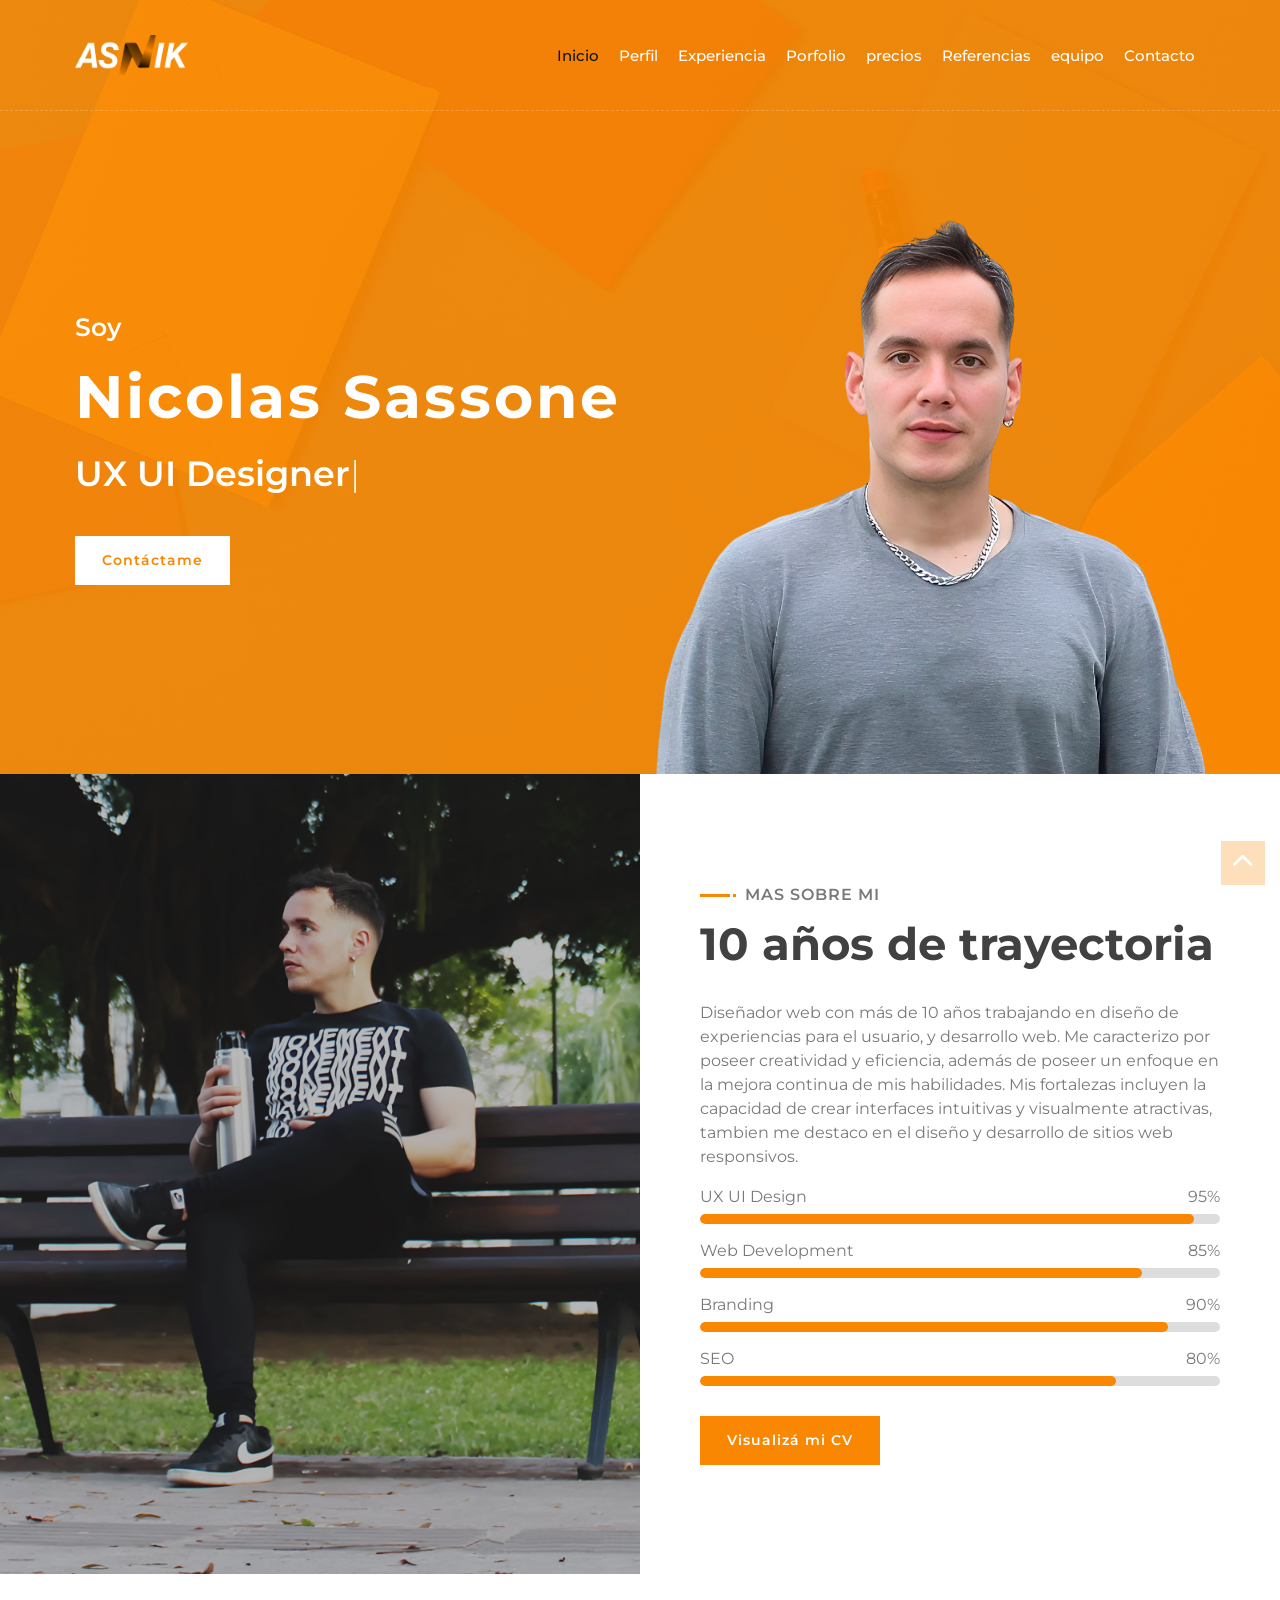
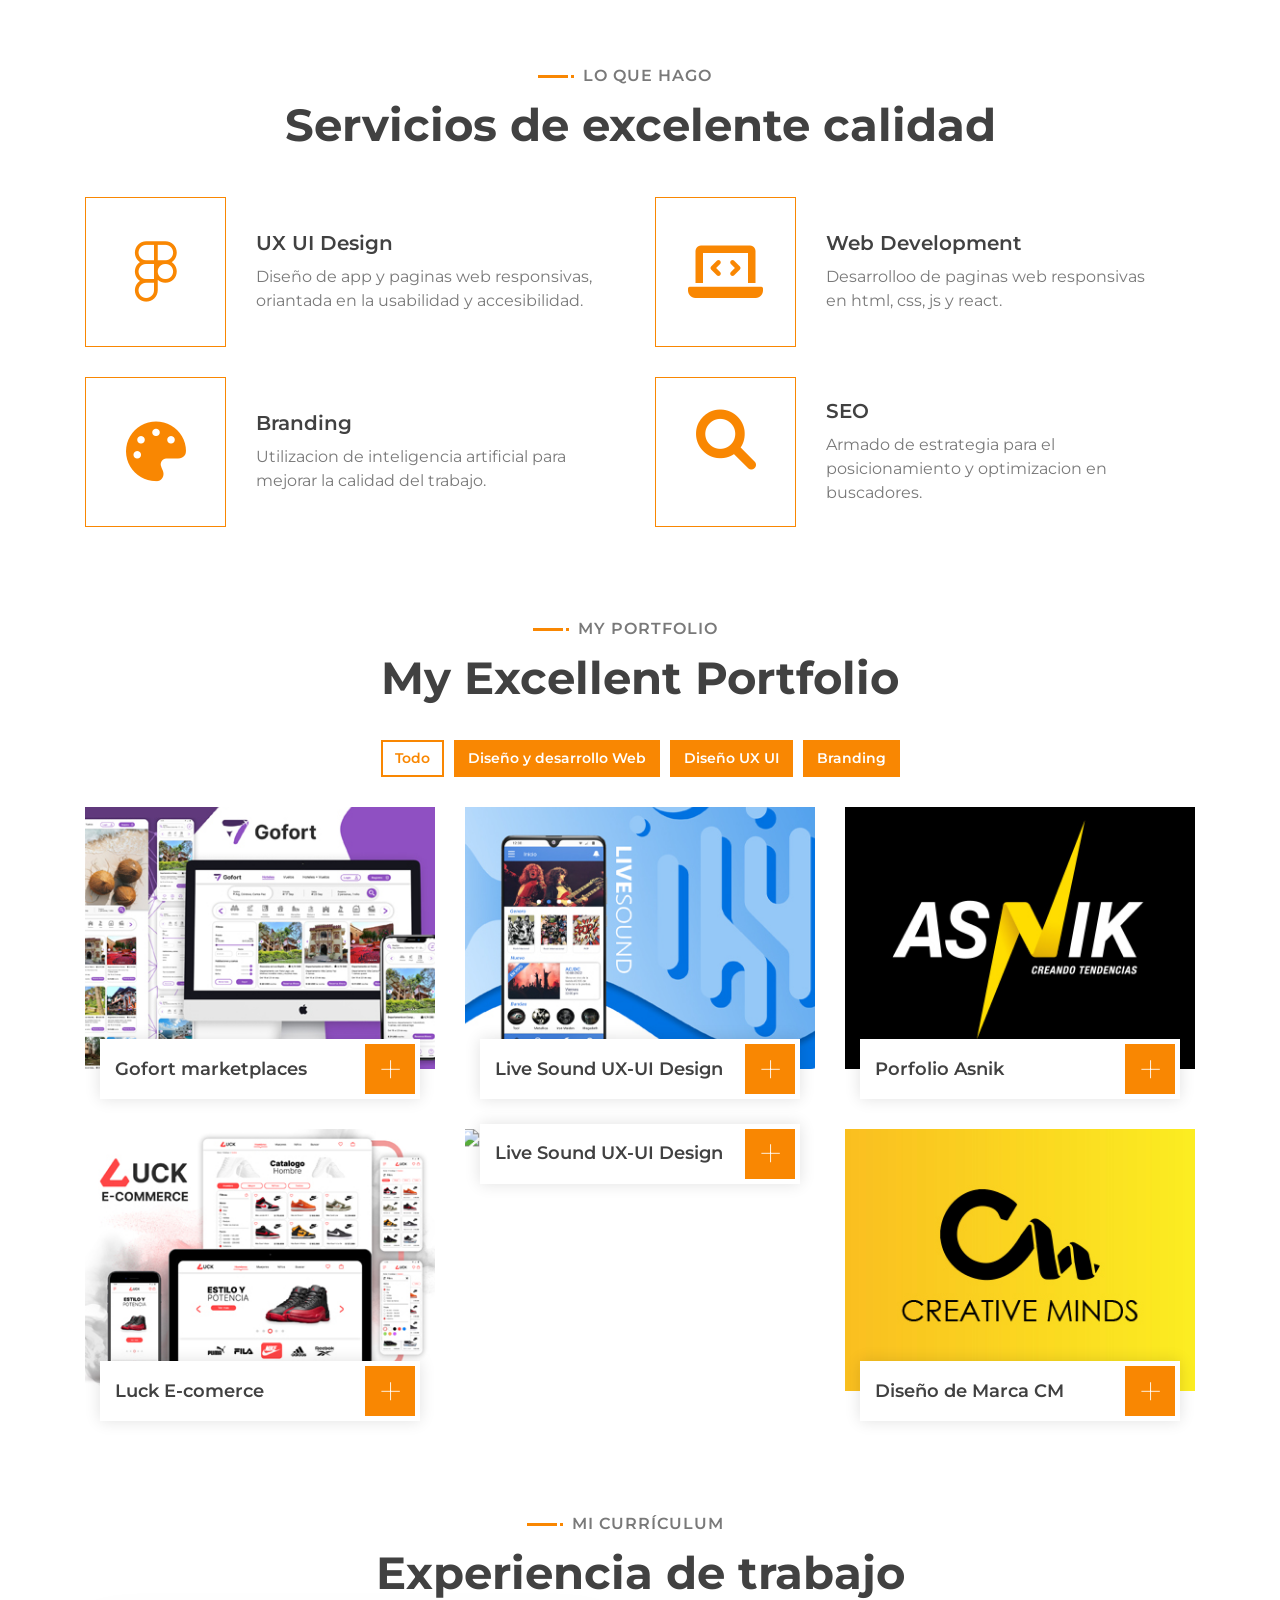
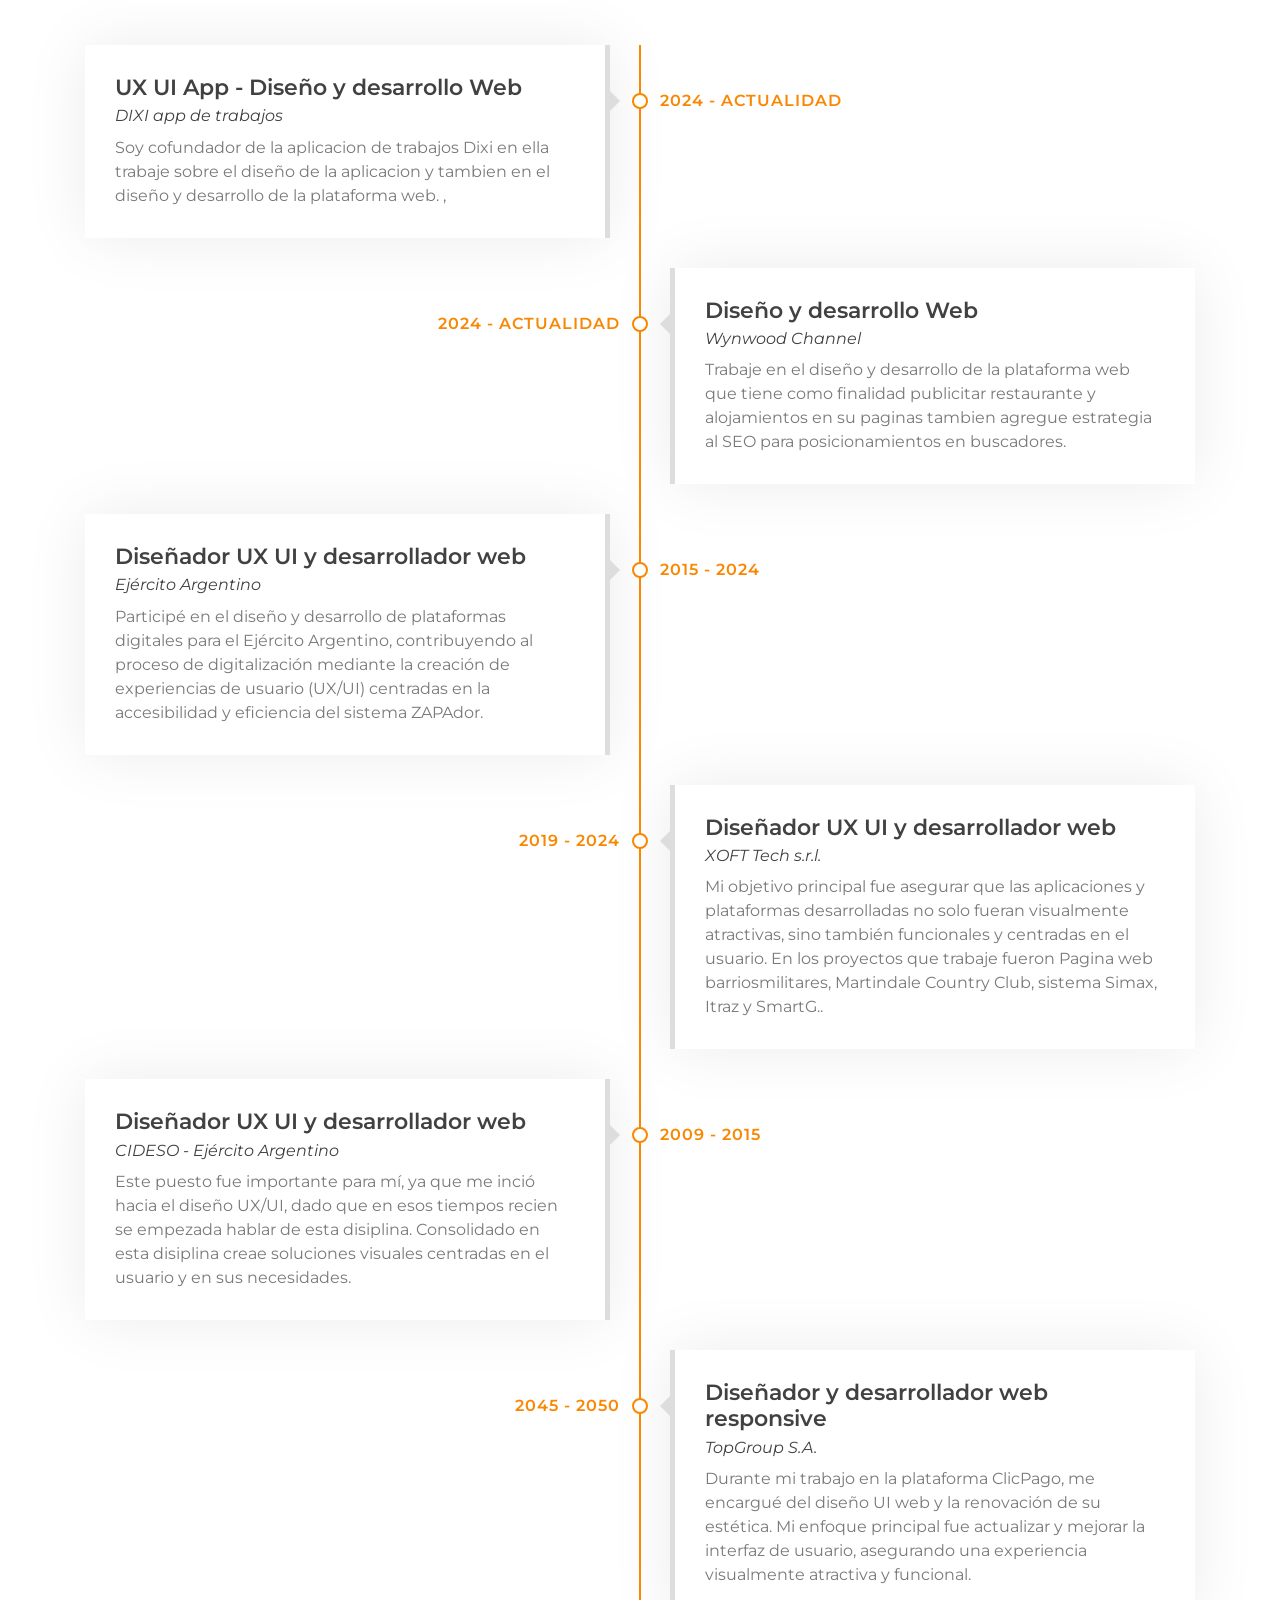
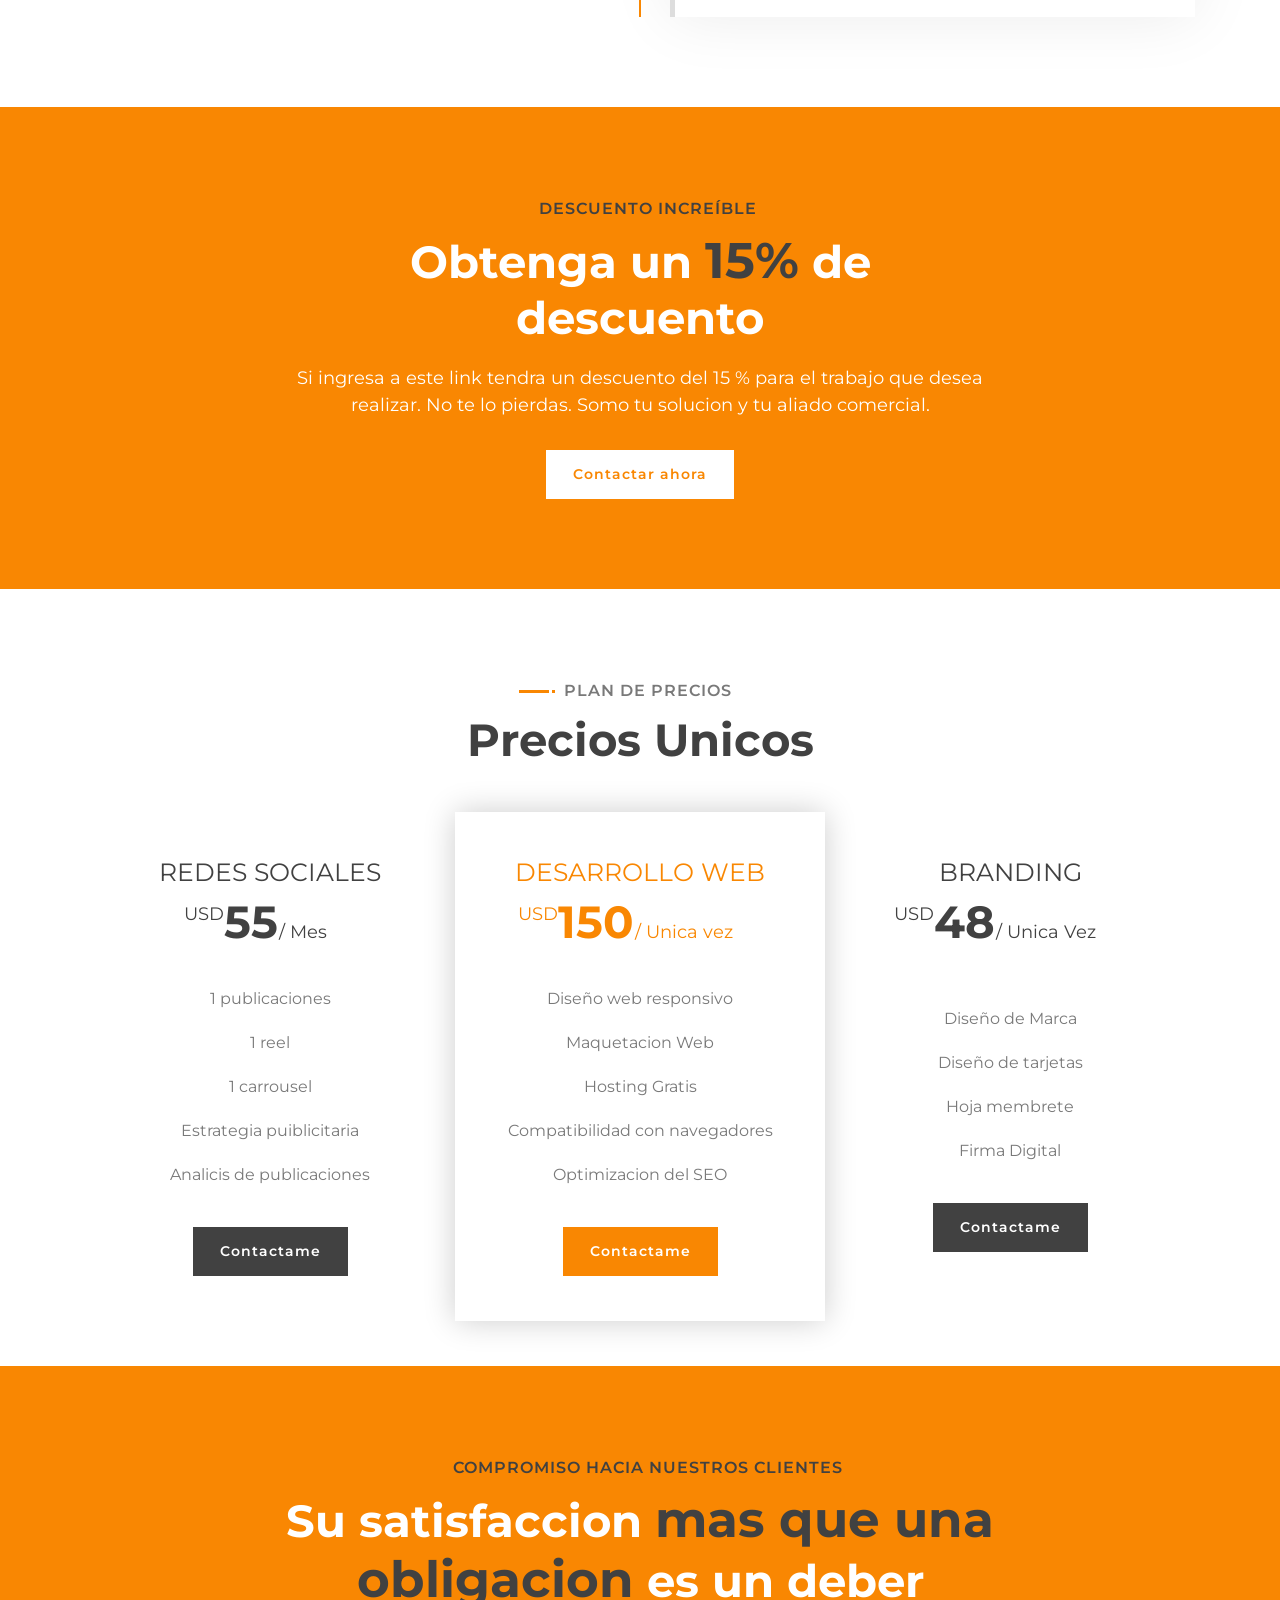
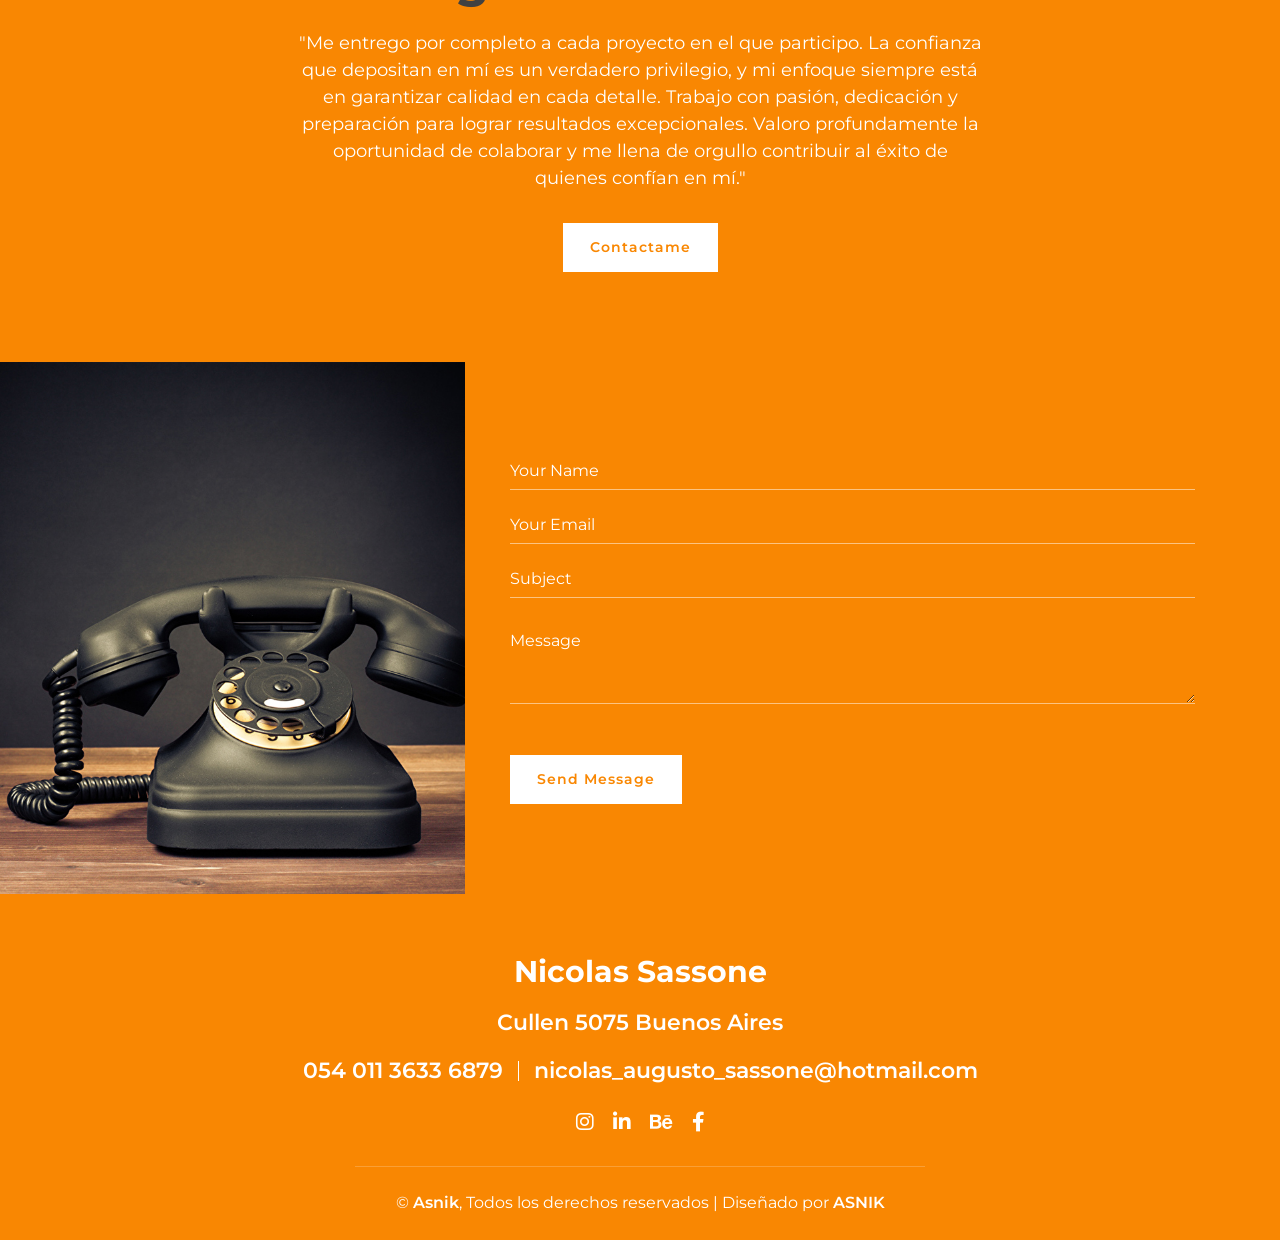
==== index.html @ e0955cb3 "Cambios Finales" ====
<!DOCTYPE html>
<html lang="en">
    <head>
        <meta charset="utf-8">
        <title>Porfolio Nicolas Sassone</title>
        <meta content="width=device-width, initial-scale=1.0" name="viewport">
        <meta content="Portfolio Nicolas Sassone" name="keywords">
        <meta content="Portfolio Nicolas Sassone" name="description">

        <!-- Favicon -->
        <link href="img/favicon.ico" rel="icon">

        <!-- Google Font -->
        <link href="https://fonts.googleapis.com/css2?family=Montserrat:wght@300;400;500;600;700&display=swap" rel="stylesheet">

        <!-- CSS Libraries -->
        <link href="https://stackpath.bootstrapcdn.com/bootstrap/4.4.1/css/bootstrap.min.css" rel="stylesheet">
        <link rel="stylesheet" href="https://cdnjs.cloudflare.com/ajax/libs/font-awesome/6.0.0-beta3/css/all.min.css">
        <link href="lib/animate/animate.min.css" rel="stylesheet">
        <link href="lib/owlcarousel/assets/owl.carousel.min.css" rel="stylesheet">
        <link href="lib/lightbox/css/lightbox.min.css" rel="stylesheet">

        <!-- Template Stylesheet -->
        <link href="css/style.css" rel="stylesheet">
    </head>

    <body data-spy="scroll" data-target=".navbar" data-offset="51">
        <!-- Nav Bar Start -->
        <div class="navbar navbar-expand-lg bg-light navbar-light">
            <div class="container-fluid">
                <a href="index.html" class="navbar-brand"><img id="logo" src="img/logo2.png" alt="Hero Image"></a>
                <button type="button" class="navbar-toggler" data-toggle="collapse" data-target="#navbarCollapse">
                    <span class="navbar-toggler-icon"></span>
                </button>

                <div class="collapse navbar-collapse justify-content-between" id="navbarCollapse">
                    <div class="navbar-nav ml-auto">
                        <a href="#home" class="nav-item nav-link active">Inicio</a>
                        <a href="#about" class="nav-item nav-link">Perfil</a>
                        <a href="#experience" class="nav-item nav-link">Experiencia</a>
                        <a href="#portfolio" class="nav-item nav-link">Porfolio</a>
                        <a href="#price" class="nav-item nav-link">precios</a>
                        <a href="#review" class="nav-item nav-link">Referencias</a>
                        <a href="#team" class="nav-item nav-link">equipo</a>
                        <a href="#contact" class="nav-item nav-link">Contacto</a>
                    </div>
                </div>
            </div>
        </div>
        <!-- Nav Bar End -->


        <!-- Hero Start -->
        <div class="hero" id="home">
            <div class="container-fluid">
                <div class="row align-items-center">
                    <div class="col-sm-12 col-md-6">
                        <div class="hero-content">
                            <div class="hero-text">
                                <p>Soy</p>
                                <h1>Nicolas Sassone</h1>
                                <h2></h2>
                                <div class="typed-text">UX UI Designer, Web Designer, Web Developer, Front End Developer,</div>
                            </div>
                            <div class="hero-btn">
                                <a class="btn" href="https://api.whatsapp.com/send?phone=+5401136336879&text=Hola%20estoy%20interesado%20en%20su%20perfil,%20quiero%20hablar%20con%20usted,%20por%20favor%20cont%C3%A1ctenme." target="_blank">Contáctame</a>
                            </div>
                        </div>
                    </div>
                    <div class="col-sm-12 col-md-6 d-none d-md-block">
                        <div class="hero-image">
                            <img src="img/hero2.png" alt="Hero Image">
                        </div>
                    </div>
                </div>
            </div>
        </div>
        <!-- Hero End -->


        <!-- About Start -->
        <div class="about wow fadeInUp" data-wow-delay="0.1s" id="about">
            <div class="container-fluid">
                <div class="row align-items-center">
                    <div class="col-lg-6">
                        <div class="about-img">
                            <img src="img/about.jpg" alt="Image">
                        </div>
                    </div>
                    <div class="col-lg-6">
                        <div class="about-content">
                            <div class="section-header text-left">
                                <p>Mas sobre mi</p>
                                <h2>10 años de trayectoria</h2>
                            </div>
                            <div class="about-text">
                                <p>
                                    Diseñador web con más de 10 años trabajando en diseño de experiencias para el usuario,
                                    y desarrollo web. Me caracterizo por poseer creatividad y eficiencia, además de poseer 
                                    un enfoque en la mejora continua de mis habilidades. Mis fortalezas incluyen la capacidad de
                                    crear interfaces intuitivas y visualmente atractivas, tambien me destaco en el diseño y desarrollo  
                                    de sitios web responsivos.
                                </p>
                            </div>
                            <div class="skills">
                                <div class="skill-name">
                                    <p>UX UI Design</p><p>95%</p>
                                </div>
                                <div class="progress">
                                    <div class="progress-bar" role="progressbar" aria-valuenow="95" aria-valuemin="0" aria-valuemax="100"></div>
                                </div>
                                <div class="skill-name">
                                    <p>Web Development</p><p>85%</p>
                                </div>
                                <div class="progress">
                                    <div class="progress-bar" role="progressbar" aria-valuenow="85" aria-valuemin="0" aria-valuemax="100"></div>
                                </div>
                                <div class="skill-name">
                                    <p>Branding</p><p>90%</p>
                                </div>
                                <div class="progress">
                                    <div class="progress-bar" role="progressbar" aria-valuenow="90" aria-valuemin="0" aria-valuemax="100"></div>
                                </div>
                                <div class="skill-name">
                                    <p>SEO</p><p>80%</p>
                                </div>
                                <div class="progress">
                                    <div class="progress-bar" role="progressbar" aria-valuenow="80" aria-valuemin="0" aria-valuemax="100"></div>
                                </div>
                                
                            </div>
                            <a class="btn" href="/img/CV_Sassone_NIcolas.pdf" target="_blank">Visualizá mi CV</a>
                        </div>
                    </div>
                </div>
            </div>
        </div>
        <!-- About End -->
        
        
        <!-- Service Start -->
        <div class="service" id="service">
            <div class="container">
                <div class="section-header text-center wow zoomIn" data-wow-delay="0.1s">
                    <p>Lo que hago</p>
                    <h2>Servicios de excelente calidad</h2>
                </div>
                <div class="row">
                    <div class="col-lg-6 wow fadeInUp" data-wow-delay="0.0s">
                        <div class="service-item">
                            <div class="service-icon">
                                <i class="fa-brands fa-figma"></i>
                            </div>
                            <div class="service-text">
                                <h3>UX UI Design</h3>
                                <p>
                                    Diseño de app y paginas web responsivas, oriantada en la usabilidad y accesibilidad.
                                </p>
                            </div>
                        </div>
                    </div>
                    <div class="col-lg-6 wow fadeInUp" data-wow-delay="0.2s">
                        <div class="service-item">
                            <div class="service-icon">
                                <i class="fa fa-laptop-code"></i>
                            </div>
                            <div class="service-text">
                                <h3>Web Development</h3>
                                <p>
                                    Desarrolloo de paginas web responsivas en html, css, js y react. 
                                </p>
                            </div>
                        </div>
                    </div>
                    <div class="col-lg-6 wow fadeInUp" data-wow-delay="0.4s">
                        <div class="service-item">
                            <div class="service-icon">
                                <i class="fa-solid fa-palette"></i>
                            </div>
                            <div class="service-text">
                                <h3>Branding</h3>
                                <p>
                                    Utilizacion de inteligencia artificial para mejorar la calidad del trabajo. 
                                </p>
                            </div>
                        </div>
                    </div>
                    <div class="col-lg-6 wow fadeInUp" data-wow-delay="0.6s">
                        <div class="service-item">
                            <div class="service-icon">
                                <i class="fa fa-3x fa-search mb-4"></i>
                                
                            </div>
                            <div class="service-text">
                                <h3>SEO</h3>
                                <p>
                                    Armado de estrategia para el posicionamiento y optimizacion en buscadores.
                                </p>
                            </div>
                        </div>
                    </div>
                </div>
            </div>
        </div>
        <!-- Service End -->
        
        <!-- Portfolio Start -->
        <div class="portfolio" id="portfolio">
            <div class="container">
                <div class="section-header text-center wow zoomIn" data-wow-delay="0.1s">
                    <p>My Portfolio</p>
                    <h2>My Excellent Portfolio</h2>
                </div>
                <div class="row">
                    <div class="col-12">
                        <ul id="portfolio-filter">
                            <li data-filter="*" class="filter-active">Todo</li>
                            <li data-filter=".filter-1">Diseño y desarrollo Web</li>
                            <li data-filter=".filter-2">Diseño UX UI</li>
                            <li data-filter=".filter-3">Branding</li>
                        </ul>
                    </div>
                </div>
                <div class="row portfolio-container">
                    <div class="col-lg-4 col-md-6 col-sm-12 portfolio-item filter-1 wow fadeInUp" data-wow-delay="0.0s">
                        <div class="portfolio-wrap">
                            <div class="portfolio-img">
                                <img src="img/portfolio-1.jpg" alt="Image">
                            </div>
                            <div class="portfolio-text">
                                <h3>Gofort marketplaces</h3>
                                <a class="btn" href="https://www.behance.net/gallery/216029477/UI-Design-Gofort" target="_blank">+</a>
                            </div>
                        </div>
                    </div>
                    <div class="col-lg-4 col-md-6 col-sm-12 portfolio-item filter-2 wow fadeInUp" data-wow-delay="0.2s">
                        <div class="portfolio-wrap">
                            <div class="portfolio-img">
                                <img src="img/portfolio-2.jpg" alt="Image">
                            </div>
                            <div class="portfolio-text">
                                <h3>Live Sound UX-UI Design</h3>
                                <a class="btn" href="https://www.behance.net/gallery/206478357/Diseno-UX-UI-App-Live-Sound" target="_blank">+</a>
                            </div>
                        </div>
                    </div>
                    <div class="col-lg-4 col-md-6 col-sm-12 portfolio-item filter-3 wow fadeInUp" data-wow-delay="0.4s">
                        <div class="portfolio-wrap">
                            <div class="portfolio-img">
                                <img src="img/portfolio-3.jpg" alt="Image">
                            </div>
                            <div class="portfolio-text">
                                <h3>Porfolio Asnik</h3>
                                <a class="btn" href="https://www.behance.net/gallery/78729935/porfolio-asnik" target="_blank">+</a>
                            </div>
                        </div>
                    </div>
                    <div class="col-lg-4 col-md-6 col-sm-12 portfolio-item filter-1 wow fadeInUp" data-wow-delay="0.6s">
                        <div class="portfolio-wrap">
                            <div class="portfolio-img">
                                <img src="img/portfolio-4.jpg" alt="Image">
                            </div>
                            <div class="portfolio-text">
                                <h3>Luck E-comerce</h3>
                                <a class="btn" href="https://www.behance.net/gallery/207801347/E-Commerce-Luck" target="_blank">+</a>
                            </div>
                        </div>
                    </div>
                    <div class="col-lg-4 col-md-6 col-sm-12 portfolio-item filter-2 wow fadeInUp" data-wow-delay="0.8s">
                        <div class="portfolio-wrap">
                            <div class="portfolio-img">
                                <img src="img/gif_lives.gif" alt="Image">
                            </div>
                            <div class="portfolio-text">
                                <h3>Live Sound UX-UI Design</h3>
                                <a class="btn" href="img/gif_lives.gif" data-lightbox="portfolio">+</a>
                            </div>
                        </div>
                    </div>
                    <div class="col-lg-4 col-md-6 col-sm-12 portfolio-item filter-3 wow fadeInUp" data-wow-delay="1s">
                        <div class="portfolio-wrap">
                            <div class="portfolio-img">
                                <img src="img/portfolio-6.jpg" alt="Image">
                            </div>
                            <div class="portfolio-text">
                                <h3>Diseño de Marca CM</h3>
                                <a class="btn" href="img/portfolio-6.jpg" data-lightbox="portfolio">+</a>
                            </div>
                        </div>
                    </div>
                </div>
            </div>
        </div>

         <!-- Experience Start -->
        <div class="experience" id="experience">
            <div class="container">
                <header class="section-header text-center wow zoomIn" data-wow-delay="0.1s">
                    <p>Mi Currículum</p>
                    <h2>Experiencia de trabajo</h2>
                </header>
                <div class="timeline">
                    <div class="timeline-item left wow slideInLeft" data-wow-delay="0.1s">
                        <div class="timeline-text">
                            <div class="timeline-date">2024 - Actualidad</div>
                            <h2>UX UI App - Diseño y desarrollo Web</h2>
                            <h4>DIXI app de trabajos</h4>
                            <p>
                                Soy cofundador de la aplicacion de trabajos Dixi en ella trabaje sobre el diseño de la aplicacion y
                                tambien en el diseño y desarrollo de la plataforma web.
                        , 
                            </p>
                        </div>
                    </div>
                    <div class="timeline-item right wow slideInRight" data-wow-delay="0.1s">
                        <div class="timeline-text">
                            <div class="timeline-date">2024 - Actualidad</div>
                            <h2>Diseño y desarrollo Web </h2>
                            <h4>Wynwood Channel</h4>
                            <p>
                                Trabaje en el diseño y desarrollo de la plataforma web que tiene como finalidad publicitar restaurante y alojamientos en su paginas
                                tambien agregue estrategia al SEO para posicionamientos en buscadores.
                                
                            </p>
                        </div>
                    </div>
                    <div class="timeline-item left wow slideInLeft" data-wow-delay="0.1s">
                        <div class="timeline-text">
                            <div class="timeline-date">2015 - 2024</div>
                            <h2>Diseñador UX UI y desarrollador web</h2>
                            <h4>Ejército Argentino</h4>
                            <p>
                                Participé en el diseño y desarrollo de plataformas digitales para el Ejército Argentino,
                                contribuyendo al proceso de digitalización mediante la creación de experiencias de usuario 
                                (UX/UI) centradas en la accesibilidad y eficiencia del sistema ZAPAdor.
                            </p>
                        </div>
                    </div>
                    <div class="timeline-item right wow slideInRight" data-wow-delay="0.1s">
                        <div class="timeline-text">
                            <div class="timeline-date">2019 - 2024</div>
                            <h2>Diseñador UX UI y desarrollador web</h2>
                            <h4>XOFT Tech s.r.l. </h4>
                            <p>
                                Mi objetivo principal fue asegurar que las aplicaciones y plataformas desarrolladas no 
                                solo fueran visualmente atractivas, sino también funcionales y centradas en el usuario. 
                                En los proyectos que trabaje fueron Pagina web barriosmilitares, Martindale Country Club, 
                                sistema Simax, Itraz y SmartG..
                            </p>
                        </div>
                    </div>
                    <div class="timeline-item left wow slideInLeft" data-wow-delay="0.1s">
                        <div class="timeline-text">
                            <div class="timeline-date">2009 - 2015</div>
                            <h2>Diseñador UX UI y desarrollador web</h2>
                            <h4>CIDESO - Ejército Argentino</h4>
                            <p>
                                Este puesto fue importante para mí, ya que me inció hacia el diseño UX/UI, 
                                dado que en esos tiempos recien se empezada hablar de esta disiplina. Consolidado en esta 
                                disiplina creae soluciones visuales centradas en el usuario y en sus necesidades.
                            </p>
                        </div>
                    </div>
                    <div class="timeline-item right wow slideInRight" data-wow-delay="0.1s">
                        <div class="timeline-text">
                            <div class="timeline-date">2045 - 2050</div>
                            <h2>Diseñador y desarrollador web responsive</h2>
                            <h4>TopGroup S.A.</h4>
                            <p>
                                Durante mi trabajo en la plataforma ClicPago, me encargué del diseño UI web y la renovación de su estética.
                                Mi enfoque principal fue actualizar y mejorar la interfaz de usuario, asegurando una experiencia 
                                visualmente atractiva y funcional.
                            </p>
                        </div>
                    </div>
                </div>
            </div>
        </div>
        <!-- Job Experience End -->
                    
        <!-- Portfolio End -->
        
        
        <!-- Banner Start -->
        <div class="banner wow zoomIn" data-wow-delay="0.1s">
            <div class="container">
                <div class="section-header text-center">
                    <p>Descuento increíble</p>
                    <h2>Obtenga un <span>15%</span> de descuento</h2>
                </div>
                <div class="container banner-text">
                    <p>
                        Si ingresa a este link tendra un descuento del 15 % para el trabajo que desea realizar.
                        No te lo pierdas. Somo tu solucion y tu aliado comercial.  
                    </p>
                    <a class="btn" href="https://api.whatsapp.com/send?phone=+5401136336879&text=Hola%20estoy%20interesado%20en%20sus%20servicios%20quiero%20trabajar%20con%20usted%20con%20el%2015%25%20de%20descuento%20por%20favor%20cont%C3%A1ctenme." target="_blank">Contactar ahora </a>
                </div>
            </div>
        </div>
        <!-- Banner End -->
        
        
        <!-- Price Start -->
        <div class="price" id="price">
            <div class="container">
                <div class="section-header text-center wow zoomIn" data-wow-delay="0.1s">
                    <p>Plan de precios</p>
                    <h2>Precios Unicos</h2>
                </div>
                <div class="row">
                    <div class="col-md-4 wow fadeInUp" data-wow-delay="0.5s">
                        <div class="price-item">
                            <div class="price-header">
                                <div class="price-title">
                                    <h2>Redes Sociales</h2>
                                </div>
                                <div class="price-prices">
                                    <h2><small>USD</small>55<span>/ Mes</span></h2>
                                </div>
                            </div>
                            <div class="price-body">
                                <div class="price-description">
                                    <ul>
                                        <li>1 publicaciones</li>
                                        <li>1 reel</li>
                                        <li>1 carrousel</li>
                                        <li>Estrategia puiblicitaria</li>
                                        <li>Analicis de publicaciones</li>
                                    </ul>
                                </div>
                            </div>
                            <div class="price-footer">
                                <div class="price-action">
                                    <a class="btn" href="https://api.whatsapp.com/send?phone=+5401136336879&text=Hola%20estoy%20interesado%20en%20sus%20servicios,%20quiero%20contratar%20a%20Asnik%20para%20un%20trabajo,%20por%20favor%20cont%C3%A1ctenme." target="_blank">Contactame</a>
                                </div>
                            </div>
                        </div>
                    </div>
                    <div class="col-md-4 wow fadeInUp" data-wow-delay="0.0s">
                        <div class="price-item featured-item">
                            <div class="price-header">
                                <div class="price-title">
                                    <h2>Desarrollo Web</h2>
                                </div>
                                <div class="price-prices">
                                    <h2><small>USD</small>150<span>/ Unica vez</span></h2>
                                </div>
                            </div>
                            <div class="price-body">
                                <div class="price-description">
                                    <ul>
                                        <li>Diseño web responsivo</li>                                                                 
                                        <li>Maquetacion Web</li>
                                        <li>Hosting Gratis</li>
                                        <li>Compatibilidad con navegadores</li>
                                        <li>Optimizacion del SEO</li>

                                    </ul>
                                </div>
                            </div>
                            <div class="price-footer">
                                <div class="price-action">
                                    <a class="btn" href="https://api.whatsapp.com/send?phone=+5401136336879&text=Hola%20estoy%20interesado%20en%20sus%20servicios,%20quiero%20contratar%20a%20Asnik%20para%20un%20trabajo,%20por%20favor%20cont%C3%A1ctenme." target="_blank">Contactame</a>
                                </div>
                            </div>
                        </div>
                    </div>
                    <div class="col-md-4 wow fadeInUp" data-wow-delay="0.5s">
                        <div class="price-item">
                            <div class="price-header">
                                <div class="price-title">
                                    <h2>Branding</h2>
                                </div>
                                <div class="price-prices">
                                    <h2><small>USD</small>48<span>/ Unica Vez</span></h2>
                                </div>
                            </div>
                            <div class="price-body">
                                <div class="price-description">
                                    <ul>
                                        <li></li>
                                        <li>Diseño de Marca</li>
                                        <li>Diseño de tarjetas</li>
                                        <li>Hoja membrete </li>
                                        <li>Firma Digital</li>
                                    </ul>
                                </div>
                            </div>
                            <div class="price-footer">
                                <div class="price-action">
                                    <a class="btn" href="https://api.whatsapp.com/send?phone=+5401136336879&text=Hola%20estoy%20interesado%20en%20sus%20servicios,%20quiero%20contratar%20a%20Asnik%20para%20un%20trabajo,%20por%20favor%20cont%C3%A1ctenme." target="_blank">Contactame</a>
                                </div>
                            </div>
                        </div>
                    </div>
                </div>
            </div>
        </div>
        <!-- Price End -->
        
                <!-- Banner Start -->
                <div class="banner2 wow zoomIn" data-wow-delay="0.1s">
                    <div class="container">
                        <div class="section-header text-center">
                            <p>Compromiso hacia nuestros clientes</p>
                            <h2>Su satisfaccion <span>mas que una obligacion</span> es un deber</h2>
                        </div>
                        <div class="container banner-text">
                            <p>
                                "Me entrego por completo a cada proyecto en el que participo.
                                 La confianza que depositan en mí es un verdadero privilegio, 
                                 y mi enfoque siempre está en garantizar calidad en cada detalle.
                                 Trabajo con pasión, dedicación y preparación para lograr resultados excepcionales.
                                 Valoro profundamente la oportunidad de colaborar y me llena de orgullo contribuir 
                                 al éxito de quienes confían en mí."
                            </p>
                            <a href="https://api.whatsapp.com/send?phone=+5401136336879&text=Hola%20estoy%20interesado%20en%20sus%20servicios,%20quiero%20contratar%20a%20Asnik%20para%20un%20trabajo,%20por%20favor%20cont%C3%A1ctenme." target="_blank" class="btn">Contactame</a>
                        </div>
                    </div>
                </div>
                <!-- Banner End -->
        
        <!-- Testimonial Start -->
       <!--  <div class="testimonial wow fadeInUp" data-wow-delay="0.1s" id="review">
            <div class="container">
                <div class="testimonial-icon">
                    <i class="fa fa-quote-left"></i>
                </div>
                <div class="owl-carousel testimonials-carousel">
                    <div class="testimonial-item">
                        <div class="testimonial-img">
                            <img src="img/testimonial-1.jpg" alt="Image">
                        </div>
                        <div class="testimonial-text">
                            <p>
                                Lorem ipsum dolor sit amet consec adipis elit. Etiam accums lacus eget velit tincid, quis suscip justo dictum. Lorem ipsum dolor sit amet consec adipis elit.
                            </p>
                            <h3>Customer Name</h3>
                            <h4>Profession</h4>
                        </div>
                    </div>
                    <div class="testimonial-item">
                        <div class="testimonial-img">
                            <img src="img/testimonial-2.jpg" alt="Image">
                        </div>
                        <div class="testimonial-text">
                            <p>
                                Lorem ipsum dolor sit amet consec adipis elit. Etiam accums lacus eget velit tincid, quis suscip justo dictum. Lorem ipsum dolor sit amet consec adipis elit.
                            </p>
                            <h3>Customer Name</h3>
                            <h4>Profession</h4>
                        </div>
                    </div>
                    <div class="testimonial-item">
                        <div class="testimonial-img">
                            <img src="img/testimonial-3.jpg" alt="Image">
                        </div>
                        <div class="testimonial-text">
                            <p>
                                Lorem ipsum dolor sit amet consec adipis elit. Etiam accums lacus eget velit tincid, quis suscip justo dictum. Lorem ipsum dolor sit amet consec adipis elit.
                            </p>
                            <h3>Customer Name</h3>
                            <h4>Profession</h4>
                        </div>
                    </div>
                </div>
            </div>
        </div>-->
        <!-- Testimonial End -->


        <!-- Team Start -->
        <!--<div class="team" id="team">
            <div class="container">
                <div class="section-header text-center wow zoomIn" data-wow-delay="0.1s">
                    <p>My Team</p>
                    <h2>Expert Team Members</h2>
                </div>
                <div class="row">
                    <div class="col-lg-6 wow fadeInUp" data-wow-delay="0.0s">
                        <div class="team-item">
                            <div class="team-img">
                                <img src="img/team-1.jpg" alt="Image">
                            </div>
                            <div class="team-text">
                                <h2>Mollie Ross</h2>
                                <h4>Web Designer</h4>
                                <p>
                                    Lorem ipsum dolor sit amet consec adipis elit. Etiam accum lacus
                                </p>
                                <div class="team-social">
                                    <a class="btn" href=""><i class="fab fa-twitter"></i></a>
                                    <a class="btn" href=""><i class="fab fa-facebook-f"></i></a>
                                    <a class="btn" href=""><i class="fab fa-linkedin-in"></i></a>
                                    <a class="btn" href=""><i class="fab fa-instagram"></i></a>
                                </div>
                            </div>
                        </div>
                    </div>
                    <div class="col-lg-6 wow fadeInUp" data-wow-delay="0.2s">
                        <div class="team-item">
                            <div class="team-img">
                                <img src="img/team-2.jpg" alt="Image">
                            </div>
                            <div class="team-text">
                                <h2>Dylan Adams</h2>
                                <h4>Web Developer</h4>
                                <p>
                                    Lorem ipsum dolor sit amet consec adipis elit. Etiam accum lacus
                                </p>
                                <div class="team-social">
                                    <a class="btn" href=""><i class="fab fa-twitter"></i></a>
                                    <a class="btn" href=""><i class="fab fa-facebook-f"></i></a>
                                    <a class="btn" href=""><i class="fab fa-linkedin-in"></i></a>
                                    <a class="btn" href=""><i class="fab fa-instagram"></i></a>
                                </div>
                            </div>
                        </div>
                    </div>
                    <div class="col-lg-6 wow fadeInUp" data-wow-delay="0.4s">
                        <div class="team-item">
                            <div class="team-img">
                                <img src="img/team-3.jpg" alt="Image">
                            </div>
                            <div class="team-text">
                                <h2>Jennifer Page</h2>
                                <h4>Apps Designer</h4>
                                <p>
                                    Lorem ipsum dolor sit amet consec adipis elit. Etiam accum lacus
                                </p>
                                <div class="team-social">
                                    <a class="btn" href=""><i class="fab fa-twitter"></i></a>
                                    <a class="btn" href=""><i class="fab fa-facebook-f"></i></a>
                                    <a class="btn" href=""><i class="fab fa-linkedin-in"></i></a>
                                    <a class="btn" href=""><i class="fab fa-instagram"></i></a>
                                </div>
                            </div>
                        </div>
                    </div>
                    <div class="col-lg-6 wow fadeInUp" data-wow-delay="0.6s">
                        <div class="team-item">
                            <div class="team-img">
                                <img src="img/team-4.jpg" alt="Image">
                            </div>
                            <div class="team-text">
                                <h2>Josh Dunn</h2>
                                <h4>Apps Developer</h4>
                                <p>
                                    Lorem ipsum dolor sit amet consec adipis elit. Etiam accum lacus
                                </p>
                                <div class="team-social">
                                    <a class="btn" href=""><i class="fab fa-twitter"></i></a>
                                    <a class="btn" href=""><i class="fab fa-facebook-f"></i></a>
                                    <a class="btn" href=""><i class="fab fa-linkedin-in"></i></a>
                                    <a class="btn" href=""><i class="fab fa-instagram"></i></a>
                                </div>
                            </div>
                        </div>
                    </div>
                </div>
            </div>
        </div>-->
        <!-- Team End -->
        
        
        <!-- Contact Start -->
        <div class="contact wow fadeInUp" data-wow-delay="0.1s" id="contact">
            <div class="container-fluid">
                <div class="container">
                    <div class="row align-items-center">
                        <div class="col-md-4"></div>
                        <div class="col-md-8">
                            <div class="contact-form">
                                <div id="success"></div>
                                <form name="sentMessage" id="contactForm" novalidate="novalidate">
                                    <div class="control-group">
                                        <input type="text" class="form-control" id="name" placeholder="Your Name" required="required" data-validation-required-message="Please enter your name" />
                                        <p class="help-block"></p>
                                    </div>
                                    <div class="control-group">
                                        <input type="email" class="form-control" id="email" placeholder="Your Email" required="required" data-validation-required-message="Please enter your email" />
                                        <p class="help-block"></p>
                                    </div>
                                    <div class="control-group">
                                        <input type="text" class="form-control" id="subject" placeholder="Subject" required="required" data-validation-required-message="Please enter a subject" />
                                        <p class="help-block"></p>
                                    </div>
                                    <div class="control-group">
                                        <textarea class="form-control" id="message" placeholder="Message" required="required" data-validation-required-message="Please enter your message"></textarea>
                                        <p class="help-block"></p>
                                    </div>
                                    <div>
                                        <button class="btn" type="submit" id="sendMessageButton">Send Message</button>
                                    </div>
                                </form>
                            </div>
                        </div>
                    </div>
                </div>
            </div>
        </div>
        <!-- Contact End -->


        <!-- Blog Start -->
        <!--<div class="blog" id="blog">
            <div class="container">
                <div class="section-header text-center wow zoomIn" data-wow-delay="0.1s">
                    <p>From Blog</p>
                    <h2>Latest Articles</h2>
                </div>
                <div class="row">
                    <div class="col-lg-6">
                        <div class="blog-item wow fadeInUp" data-wow-delay="0.1s">
                            <div class="blog-img">
                                <img src="img/blog-1.jpg" alt="Blog">
                            </div>
                            <div class="blog-text">
                                <h2>Lorem ipsum dolor sit amet</h2>
                                <div class="blog-meta">
                                    <p><i class="far fa-user"></i>Admin</p>
                                    <p><i class="far fa-list-alt"></i>Web Design</p>
                                    <p><i class="far fa-calendar-alt"></i>01-Jan-2045</p>
                                    <p><i class="far fa-comments"></i>5</p>
                                </div>
                                <p>
                                    Lorem ipsum dolor sit amet elit. Nullam commodo mattis mi. Nullam eu erat lectus. Proin viverra risus vitae luctus. Proin ut ante, vitae sapien. Fusce sem ac erat rhoncus, ornare mattis nisl massa et eros vitae pulvin
                                </p>
                                <a class="btn" href="">Read More <i class="fa fa-angle-right"></i></a>
                            </div>
                        </div>
                    </div>
                    <div class="col-lg-6">
                        <div class="blog-item wow fadeInUp" data-wow-delay="0.3s">
                            <div class="blog-img">
                                <img src="img/blog-2.jpg" alt="Blog">
                            </div>
                            <div class="blog-text">
                                <h2>Lorem ipsum dolor sit amet</h2>
                                <div class="blog-meta">
                                    <p><i class="far fa-user"></i>Admin</p>
                                    <p><i class="far fa-list-alt"></i>Apps Design</p>
                                    <p><i class="far fa-calendar-alt"></i>01-Jan-2045</p>
                                    <p><i class="far fa-comments"></i>10</p>
                                </div>
                                <p>
                                    Lorem ipsum dolor sit amet elit. Nullam commodo mattis mi. Nullam eu erat lectus. Proin viverra risus vitae luctus. Proin ut ante, vitae sapien. Fusce sem ac erat rhoncus, ornare mattis nisl massa et eros vitae pulvin
                                </p>
                                <a class="btn" href="">Read More <i class="fa fa-angle-right"></i></a>
                            </div>
                        </div>
                    </div>
                </div>
            </div>
        </div>-->
        <!-- Blog End -->


        <!-- Footer Start -->
        <div class="footer wow fadeIn" data-wow-delay="0.3s">
            <div class="container-fluid">
                <div class="container">
                    <div class="footer-info">
                        <h2>Nicolas Sassone</h2>
                        <h3>Cullen 5075 Buenos Aires</h3>
                        <div class="footer-menu">
                            <p>054 011 3633 6879</p>
                            <p>nicolas_augusto_sassone@hotmail.com</p>
                        </div>
                        <div class="footer-social">
                            <a href="https://www.instagram.com/asnik_xp/?igsh=amFlazZxcTR5cHJ3#" target="_blank"><i class="fab fa-instagram"></i></a>
                            <a href="https://www.linkedin.com/in/nicolas-sassone/" target="_blank"><i class="fab fa-linkedin-in"></i></a>
                            <a href="https://www.behance.net/nicosass" target="_blank"><i class="fab fa-behance"></i></a>
                            <a href="https://www.facebook.com/profile.php?id=61574154173134" target="_blank"><i class="fab fa-facebook-f"></i></a>
                        </div>
                    </div>
                </div>
                <div class="container copyright">
                    <p>&copy; <a href="#">Asnik</a>, Todos los derechos reservados | Diseñado por <a href="https://asnik.cc">ASNIK</a></p>
                </div>
            </div>
        </div>
        <!-- Footer End -->
        
        
        <!-- Back to top button -->
        <a href="#" class="btn back-to-top"><i class="fa fa-chevron-up"></i></a>
        
        
        <!-- Pre Loader -->
        <div id="loader" class="show">
            <div class="loader"></div>
        </div>

        
        <!-- JavaScript Libraries -->
        <script src="https://code.jquery.com/jquery-3.4.1.min.js"></script>
        <script src="https://stackpath.bootstrapcdn.com/bootstrap/4.4.1/js/bootstrap.bundle.min.js"></script>
        <script src="lib/easing/easing.min.js"></script>
        <script src="lib/wow/wow.min.js"></script>
        <script src="lib/waypoints/waypoints.min.js"></script>
        <script src="lib/typed/typed.min.js"></script>
        <script src="lib/owlcarousel/owl.carousel.min.js"></script>
        <script src="lib/isotope/isotope.pkgd.min.js"></script>
        <script src="lib/lightbox/js/lightbox.min.js"></script>
        
        <!-- Contact Javascript File -->
        <script src="mail/jqBootstrapValidation.min.js"></script>
        <script src="mail/contact.js"></script>

        <!-- Template Javascript -->
        <script src="js/main.js"></script>
    </body>
</html>
---- css/style.css ----
/*******************************/
/********* General CSS *********/
/*******************************/
body {
    color: #797979;
    background: #ffffff;
    font-family: 'Montserrat', sans-serif;
}

h1,
h2, 
h3, 
h4,
h5, 
h6 {
    color: #414141;
}

a {
    color: #313131;
    transition: .3s;
}

a:hover,
a:active,
a:focus {
    color: #F98702;
    outline: none;
    text-decoration: none;
}

.btn:focus,
.form-control:focus {
    box-shadow: none;
}

.container-fluid {
    max-width: 1366px;
}

.btn {
    padding: 12px 25px;
    font-size: 14px;
    font-weight: 600;
    letter-spacing: 1px;
    color: #ffffff;
    background: #F98702;
    border: 2px solid transparent;
    border-radius: 0;
    box-shadow: inset 0 0 0 50px #F98702;
    transition: ease-out 0.3s;
    -webkit-transition: ease-out 0.3s;
    -moz-transition: ease-out 0.3s;
}

.btn:hover {
    color: #F98702;
    background: transparent;
    box-shadow: inset 0 0 0 0 #F98702;
    border-color: #F98702;
}

#loader {
    position: fixed;
    top: 0;
    right: 0;
    bottom: 0;
    left: 0;
    display: flex;
    align-items: center;
    justify-content: center;
    background: #ffffff;
    opacity: 0;
    visibility: hidden;
    -webkit-transition: opacity .3s ease-out, visibility 0s linear .3s;
    -o-transition: opacity .3s ease-out, visibility 0s linear .3s;
    transition: opacity .3s ease-out, visibility 0s linear .3s;
    z-index: 999;
}

#loader.show {
    -webkit-transition: opacity .6s ease-out, visibility 0s linear 0s;
    -o-transition: opacity .6s ease-out, visibility 0s linear 0s;
    transition: opacity .6s ease-out, visibility 0s linear 0s;
    visibility: visible;
    opacity: 1;
}

#loader .loader {
    position: relative;
    width: 45px;
    height: 45px;
    border: 5px solid #dddddd;
    border-top: 5px solid #F98702;
    border-radius: 50%;
    -webkit-animation: spin 2s linear infinite;
    animation: spin 2s linear infinite;
}

@-webkit-keyframes spin {
    0% { -webkit-transform: rotate(0deg); }
    100% { -webkit-transform: rotate(360deg); }
}

@keyframes spin {
    0% { transform: rotate(0deg); }
    100% { transform: rotate(360deg); }
}

.back-to-top {
    position: fixed;
    display: none;
    width: 44px;
    height: 44px;
    padding: 8px 0;
    text-align: center;
    line-height: 1;
    font-size: 22px;
    right: 15px;
    bottom: 15px;
    z-index: 9;
}

.back-to-top i {
    color: #ffffff;
}

.back-to-top:hover i {
    color: #414141;
}


/**********************************/
/*********** Nav Bar CSS **********/
/**********************************/
.navbar {
    position: relative;
    transition: .5s;
    z-index: 999;
}

.navbar.nav-sticky {
    position: fixed;
    top: 0;
    width: 100%;
    box-shadow: 0 2px 5px rgba(0, 0, 0, .3);
}

.navbar .navbar-brand {
    margin: 0;
    font-size: 45px;
    line-height: 0px;
    font-weight: 700;
    letter-spacing: 2px;
    transition: .5s;
    
}

.navbar .navbar-brand img {
    max-width: 100%;
    max-height: 40px;
}

.navbar .dropdown-menu {
    margin-top: 0;
    border: 0;
    border-radius: 0;
    background: #f8f9fa;
}
#logo {
    transition: all 0.5s;
}

.navbar .navbar-brand #logo {
    content: url("../img/logo2.png"); /* Logo inicial */
}

.navbar.nav-sticky .navbar-brand #logo {
    content: url("../img/logo2color.png"); /* Logo cuando la barra cambia */
}
@media (min-width: 992px) {
    .navbar {
        position: absolute;
        width: 100%;
        padding: 30px 60px;
        background: transparent !important;
        border-bottom: 1px dashed rgba(256, 256, 256, .2);
        z-index: 9;
    }
    
    .navbar.nav-sticky {
        padding: 10px 60px;
        background: #ffffff !important;
    }
    
    .navbar .navbar-brand {
        color: #ffffff;
    }
     
    .navbar.nav-sticky .navbar-brand {
        color: #F98702;
    }

    .navbar-light .navbar-nav .nav-link,
    .navbar-light .navbar-nav .nav-link:focus {
        padding: 10px 10px 8px 10px;
        color: #ffffff;
        font-size: 15px;
        font-weight: 500;
    }
    
    .navbar-light.nav-sticky .navbar-nav .nav-link,
    .navbar-light.nav-sticky .navbar-nav .nav-link:focus {
        color: #414141;
    }

    .navbar-light .navbar-nav .nav-link:hover,
    .navbar-light .navbar-nav .nav-link.active {
        color: #111111;
    }
    
    .navbar-light.nav-sticky .navbar-nav .nav-link:hover,
    .navbar-light.nav-sticky .navbar-nav .nav-link.active {
        color: #F98702;
    }
}

@media (max-width: 991.98px) {   
    .navbar .navbar-brand #logo {
        content: url("../img/logo2color.png"); /* Logo inicial */
    }
    
    .navbar.nav-sticky .navbar-brand #logo {
        content: url("../img/logo2color.png"); /* Logo cuando la barra cambia */
    }
    .navbar {
        padding: 15px;
        background: #ffffff !important;
    }

    .container-fluid{
        flex-direction: row-reverse;
     }
    .navbar .navbar-brand {
        color: #F98702;
    }
    
    .navbar .navbar-nav {
        margin-top: 15px;
    }
    
    .navbar a.nav-link {
        padding: 5px;
    }
    
    .navbar .dropdown-menu {
        box-shadow: none;
    }
}


/*******************************/
/********** Hero CSS ***********/
/*******************************/
.hero {
    position: relative;
    width: 100%;
    margin-bottom: 45px;
    padding: 120px 0 0 0;
    overflow: hidden;
    background: linear-gradient(rgba(249, 135, 2, .95), rgba(249, 135, 2, .95)), url(../img/hero-bg.jpg);
    background-position: center;
    background-repeat: no-repeat;
    background-size: cover;
}

.hero .container-fluid {
    padding: 0;
}

.hero .hero-image {
    position: relative;
    text-align: right;
    padding-right: 75px;
    margin-top: 100px;
}

.hero .hero-image img {
    max-width: 100%;
    max-height: 80%;
}

.hero .hero-content {
    position: relative;
    padding-left: 75px;
    display: flex;
    align-items: flex-start;
    justify-content: center;
    flex-direction: column;
}

.hero .hero-text p {
    color: #ffffff;
    font-size: 25px;
    font-weight: 600;
    margin-bottom: 15px;
}

.hero .hero-text h1 {
    color: #ffffff;
    font-size: 60px;
    font-weight: 700;
    letter-spacing: 3px;
    margin-bottom: 15px;
}

.hero .hero-text h2 {
    display: inline-block;
    margin: 0;
    height: 35px;
    color: #ffffff;
    font-size: 35px;
    font-weight: 600;
}

.hero .hero-text .typed-text {
    display: none;
}

.hero .hero-text .typed-cursor {
    font-size: 35px;
    font-weight: 300;
    color: #ffffff;
}

.hero .hero-btn .btn {
    margin-top: 35px;
    color: #F98702;
    background: #ffffff;
    box-shadow: inset 0 0 0 50px #ffffff;
}

.hero .hero-btn .btn:hover {
    color: #ffffff;
    background: transparent;
    box-shadow: inset 0 0 0 0 #ffffff;
    border-color: #ffffff;
}

.hero .hero-btn .btn:first-child {
    margin-right: 10px;
}

@media (max-width: 991.98px) {
    .hero {
        padding-top: 60px;
    }
    
    .hero .hero-content {
        padding: 0 15px;
    }
    
    .hero .hero-text p {
        font-size: 20px;
    }
    
    .hero .hero-text h1 {
        font-size: 45px;
    }
    
    .hero .hero-text h2 {
        font-size: 25px;
        height: 25px;
    }
    
    .hero .hero-btn .btn {
        padding: 12px 30px;
        letter-spacing: 1px;
    }
}

@media (max-width: 767.98px) {
    .hero {
        padding-top: 60px;
        padding-bottom: 60px;
    }
    
    .hero,
    .hero .hero-text,
    .hero .hero-btn {
        width: 100%;
        text-align: center;
    }
    
    .hero .hero-text p {
        font-size: 18px;
    }
    
    .hero .hero-text h1 {
        font-size: 35px;
    }
    
    .hero .hero-text h2 {
        font-size: 22px;
        height: 22px;
    }
    
    .hero .hero-btn .btn {
        padding: 10px 15px;
        letter-spacing: 1px;
    }
}

@media (max-width: 575.98px) {
    .hero .hero-text p {
        font-size: 16px;
    }
    
    .hero .hero-text h1 {
        font-size: 30px;
    }
    
    .hero .hero-text h2 {
        font-size: 18px;
        height: 18px;
    }
    
    .hero .hero-btn .btn {
        padding: 8px 10px;
        letter-spacing: 0;
    }
}


/*******************************/
/******* Section Header ********/
/*******************************/
.section-header {
    position: relative;
    margin-bottom: 45px;
}

.section-header p {
    display: inline-block;
    margin: 0 30px;
    margin-bottom: 10px;
    padding-left: 15px;
    position: relative;
    font-size: 16px;
    font-weight: 600;
    letter-spacing: 1px;
    text-transform: uppercase;
    background: #ffffff;
}

.section-header p::before {
    position: absolute;
    content: "";
    height: 3px;
    top: 11px;
    right: 0;
    left: -30px;
    background: #F98702;
    z-index: -1;
}

.section-header p::after {
    position: absolute;
    content: "";
    width: 3px;
    height: 3px;
    top: 11px;
    left: 3px;
    background: #F98702;
    z-index: 1;
}

.section-header h2 {
    margin: 0;
    position: relative;
    font-size: 45px;
    font-weight: 700;
}

@media (max-width: 767.98px) {
    .section-header h2 {
        font-size: 30px;
    }
}


/*******************************/
/********** About CSS **********/
/*******************************/
.about {
    position: relative;
    width: 100%;
    margin: -45px 0 45px 0;
}

.about .col-lg-6 {
    padding: 0;
}

.about .section-header {
    margin-bottom: 30px;
}

.about .about-img {
    position: relative;
    height: 100%;
}

.about .about-img img {
    position: relative;
    width: 100%;
    height: 100%;
    object-fit: cover;
}

.about .about-content {
    padding: 0 60px;
}

.about .about-text p {
    font-size: 16px;
}

.about .skills {
    margin-bottom: 30px;
}

.about .skill-name {
    margin-top: 15px;
}

.about .skill-name p {
    display: inline-block;
    margin-bottom: 5px;
    font-size: 16px;
    font-weight: 400;
}

.about .skill-name p:last-child {
    float: right;
}

.about .progress {
    height: 10px;
    border-radius: 10px;
    background: #dddddd;
}

.about .progress .progress-bar {
    width: 0px;
    background: #F98702;
    border-radius: 10px;
    transition: 2s;
}

.about .about-text a.btn {
    margin-top: 15px;
}

@media (max-width: 991.98px) {
    .about .about-content {
        padding: 45px 15px 0 15px;
    }
}


/*******************************/
/******* Experience CSS ********/
/*******************************/
.experience {
    position: relative;
    padding: 45px 0 15px 0;
}

.experience .timeline {
    position: relative;
    width: 100%;
}

.experience .timeline::after {
    content: '';
    position: absolute;
    width: 2px;
    background: #F98702;
    top: 0;
    bottom: 0;
    left: 50%;
    margin-left: -1px;
}

.experience .timeline .timeline-item {
    position: relative;
    background: inherit;
    width: 50%;
    margin-bottom: 30px;
}

.experience .timeline .timeline-item.left {
    left: 0;
    padding-right: 30px;
}

.experience .timeline .timeline-item.right {
    left: 50%;
    padding-left: 30px;
}

.experience .timeline .timeline-item::after {
    content: '';
    position: absolute;
    width: 16px;
    height: 16px;
    top: 48px;
    right: -8px;
    background: #ffffff;
    border: 2px solid #F98702;
    border-radius: 16px;
    z-index: 1;
}

.experience .timeline .timeline-item.right::after {
    left: -8px;
}

.experience .timeline .timeline-item::before {
  content: '';
  position: absolute;
  width: 0;
  height: 0;
  top: 46px;
  right: 10px;
  z-index: 1;
  border: 10px solid;
  border-color: transparent transparent transparent #dddddd;
}

.experience .timeline .timeline-item.right::before {
  left: 10px;
  border-color: transparent #dddddd transparent transparent;
}

.experience .timeline .timeline-date {
    position: absolute;
    width: 100%;
    top: 44px;
    font-size: 16px;
    font-weight: 600;
    color: #F98702;
    text-transform: uppercase;
    letter-spacing: 1px;
    z-index: 1;
}

.experience .timeline .timeline-item.left .timeline-date {
    text-align: left;
    left: calc(100% + 55px);
}

.experience .timeline .timeline-item.right .timeline-date {
    text-align: right;
    right: calc(100% + 55px);
}

.experience .timeline .timeline-text {
    padding: 30px;
    background: #ffffff;
    position: relative;
    border-right: 5px solid #dddddd;
    box-shadow: 0 0 60px rgba(0, 0, 0, .08);
}

.experience .timeline .timeline-item.right .timeline-text {
    border-right: none;
    border-left: 5px solid #dddddd;
}

.experience .timeline .timeline-text h2 {
    margin: 0 0 5px 0;
    font-size: 22px;
    font-weight: 600;
}

.experience .timeline .timeline-text h4 {
    margin: 0 0 10px 0;
    font-size: 16px;
    font-style: italic;
    font-weight: 400;
}

.experience .timeline .timeline-text p {
    margin: 0;
    font-size: 16px;
}

@media (max-width: 767.98px) {
    .experience .timeline::after {
        left: 8px;
    }

    .experience .timeline .timeline-item {
        width: 100%;
        padding-left: 38px;
    }
    
    .experience .timeline .timeline-item.left {
        padding-right: 0;
    }
    
    .experience .timeline .timeline-item.right {
        left: 0%;
        padding-left: 38px;
    }

    .experience .timeline .timeline-item.left::after, 
    .experience .timeline .timeline-item.right::after {
        left: 0;
    }
    
    .experience .timeline .timeline-item.left::before,
    .experience .timeline .timeline-item.right::before {
        left: 18px;
        border-color: transparent #dddddd transparent transparent;
    }
    
    .experience .timeline .timeline-item.left .timeline-date,
    .experience .timeline .timeline-item.right .timeline-date {
        position: relative;
        top: 0;
        right: auto;
        left: 0;
        text-align: left;
        margin-bottom: 10px;
    }
    
    .experience .timeline .timeline-item.left .timeline-text,
    .experience .timeline .timeline-item.right .timeline-text {
        border-right: none;
        border-left: 5px solid #dddddd;
    }
    
}


/*******************************/
/********* Service CSS *********/
/*******************************/
.service {
    position: relative;
    width: 100%;
    padding: 45px 0 15px 0;
}

.service .service-item {
    position: relative;
    margin-bottom: 30px;
    display: flex;
    align-items: center;
    box-shadow: inset 0 0 0 0 transparent;
    transition: ease-out 0.5s;
}

.service .service-item:hover {
    box-shadow: inset 800px 0 0 0 #F98702;
}

.service .service-icon {
    position: relative;
    width: 150px;
    min-height: 150px;
    display: flex;
    align-items: center;
    justify-content: center;
    border: 1px solid #F98702;
    background: #ffffff;
}

.service .service-icon i {
    position: relative;
    font-size: 60px;
    color: #F98702;
    transition: .3s;
}

.service .service-item:hover i {
    font-size: 75px;
}

.service .service-text {
    position: relative;
    width: calc(100% - 120px);
    padding: 0 30px;
}

.service .service-text h3 {
    margin-bottom: 10px;
    font-size: 20px;
    font-weight: 600;
    transition: 1s;
}

.service .service-text p {
    margin: 0;
    font-size: 16px;
    transition: 1s;
}

.service .service-item:hover .service-text h3,
.service .service-item:hover .service-text p {
    color: #ffffff;
}

@media (max-width: 575.98px) {
    .service .service-text h3 {
        font-size: 16px;
        margin-bottom: 5px;
    }
    
    .service .service-text p {
        font-size: 14px;
    }
    
}


/*******************************/
/******** Portfolio CSS ********/
/*******************************/
.portfolio {
    position: relative;
    padding: 45px 0 15px 0;
}

.portfolio #portfolio-filter {
    padding: 0;
    margin: -15px 0 25px 0;
    list-style: none;
    font-size: 0;
    text-align: center;
}

.portfolio #portfolio-filter li {
    cursor: pointer;
    display: inline-block;
    margin: 5px;
    padding: 6px 12px;
    font-size: 14px;
    font-weight: 600;
    color: #ffffff;
    background: #F98702;
    border: 2px solid transparent;
    border-radius: 0;
    box-shadow: inset 0 0 0 50px #F98702;
    transition: ease-out 0.3s;
    -webkit-transition: ease-out 0.3s;
    -moz-transition: ease-out 0.3s;
}

.portfolio #portfolio-filter li:hover,
.portfolio #portfolio-filter li.filter-active {
    color: #F98702;
    background: transparent;
    box-shadow: inset 0 0 0 0 #F98702;
    border-color: #F98702;
}

.portfolio .portfolio-item {
    position: relative;
}

.portfolio .portfolio-wrap {
    position: relative;
    width: 100%;
}

.portfolio .portfolio-img {
    position: relative;
    overflow: hidden;
}

.portfolio .portfolio-img img {
    position: relative;
    width: 100%; 
    height: 100%; 
    object-fit: cover;
    transform: scale(1.1);
    transition: .5s;
}

.portfolio .portfolio-item:hover img {
    margin-left: 15px;
}

.portfolio .portfolio-text {
    position: relative;
    height: 60px;
    width: calc(100% - 30px);
    margin: -30px 15px 30px 15px;
    display: flex;
    align-items: center;
    background: #ffffff;
    box-shadow: 0 0 15px rgba(0, 0, 0, .12);
}

.portfolio .portfolio-text h3 {
    width: calc(100% - 70px);
    font-size: 18px;
    font-weight: 600;
    margin: 0 0 0 15px;
    white-space: nowrap;
    overflow: hidden;
}

.portfolio .portfolio-text a.btn {
    width: 50px;
    height: 50px;
    padding: 0 0 2px 1px;
    display: flex;
    align-items: center;
    justify-content: center;
    font-size: 45px;
    font-weight: 100;
}

.portfolio .portfolio-item:hover a.btn {
    color: #F98702;
    background: transparent;
    box-shadow: inset 0 0 0 0 #F98702;
    border-color: #F98702;
}


/*******************************/
/********* Banner CSS **********/
/*******************************/
.banner {
    position: relative;
    width: 100%;
    margin: 45px 0;
    padding: 90px 0;
    background: #F98702;
}

.banner .container {
    max-width: 750px;
    text-align: center;
}

.banner .section-header {
    margin-bottom: 20px;
}

.banner .section-header p {
    color: #414141;
    background: transparent;
}

.banner .section-header p::after {
    display: none;
}

.banner .section-header h2 {
    color: #ffffff;
}

.banner .section-header h2 span {
    color: #414141;
    font-size: 50px;
}

.banner .banner-text p {
    font-size: 18px;
    color: #ffffff;
}

.banner .banner-text .btn {
    margin-top: 15px;
    color: #F98702;
    background: #ffffff;
    box-shadow: inset 0 0 0 50px #ffffff;
}

.banner .banner-text .btn:hover {
    color: #ffffff;
    background: transparent;
    box-shadow: inset 0 0 0 0 #ffffff;
    border-color: #ffffff;
}
/*******************************/
/********* Banner2 CSS **********/
/*******************************/
.banner2 {
    position: relative;
    width: 100%;
    margin-bottom: -45px;
    padding: 90px 0;
    background: #F98702;
}

.banner2 .container {
    max-width: 750px;
    text-align: center;
}

.banner2 .section-header {
    margin-bottom: 20px;
}

.banner2 .section-header p {
    color: #414141;
    background: transparent;
}

.banner2 .section-header p::after {
    display: none;
}

.banner2 .section-header h2 {
    color: #ffffff;
}

.banner2 .section-header h2 span {
    color: #414141;
    font-size: 50px;
}

.banner2 .banner-text p {
    font-size: 18px;
    color: #ffffff;
}

.banner2 .banner-text .btn {
    margin-top: 15px;
    color: #F98702;
    background: #ffffff;
    box-shadow: inset 0 0 0 50px #ffffff;
}

.banner2 .banner-text .btn:hover {
    color: #ffffff;
    background: transparent;
    box-shadow: inset 0 0 0 0 #ffffff;
    border-color: #ffffff;
}


/*******************************/
/********* Pricing CSS *********/
/*******************************/
.price {
    position: relative;
    width: 100%;
    padding: 45px 0 15px 0;
}

.price .row {
    padding: 0 15px;
}

.price .col-md-4 {
    padding: 0;
}

.price .price-item {
    position: relative;
    margin-bottom: 30px;
    background: #ffffff;
}

.price .featured-item {
    box-shadow: 0 0 30px rgba(0, 0, 0, .2);
    z-index: 1;
}

.price .price-header,
.price .price-body,
.price .price-footer {
    position: relative;
    text-align: center;
}

.price .price-header {
    padding: 45px 0 30px 0;
    color: #414141;
}

.price .price-item.featured-item .price-header {
    color: #F98702;
}

.price .price-title h2 {
    font-size: 25px;
    font-weight: 400;
    text-transform: uppercase;
}

.price .price-prices h2 {
    font-size: 45px;
    font-weight: 700;
    margin-left: 10px;
}

.price .price-prices h2 small {
    position: absolute;
    font-size: 18px;
    font-weight: 400;
    margin-top: 9px;
    margin-left: -40px;
}

.price .price-prices h2 span {
    margin-left: 1px;
    font-size: 18px;
    font-weight: 400;
}

.price .price-item.featured-item h2 {
    color: #F98702;
}

.price .price-body {
    padding: 0 0 20px 0;
}

.price .price-description ul {
    margin: 0;
    padding: 0;
    list-style: none;
}

.price .price-description ul li {
    padding: 0 0 20px 0;
}

.price .price-item .price-action {
    padding-bottom: 45px;
}

.price .price-item .price-action .btn {
    color: #ffffff;
    background: #414141;
    box-shadow: inset 0 0 0 50px #414141;
}

.price .price-item .price-action .btn:hover {
    color: #414141;
    background: transparent;
    box-shadow: inset 0 0 0 0 #414141;
    border-color: #414141;
}

.price .price-item.featured-item .price-action .btn {
    color: #ffffff;
    background: #F98702;
    box-shadow: inset 0 0 0 50px #F98702;
}

.price .price-item.featured-item .price-action .btn:hover {
    color: #F98702;
    background: transparent;
    box-shadow: inset 0 0 0 0 #F98702;
    border-color: #F98702;
}


/*******************************/
/*********** Team CSS **********/
/*******************************/
.team {
    position: relative;
    width: 100%;
    padding: 45px 0 15px 0;
}

.team .team-item {
    position: relative;
    background: #ffffff;
    margin-bottom: 30px;
    display: flex;
    align-items: center;
    justify-content: flex-start;
    box-shadow: inset 0 0 0 0 transparent;
    transition: ease-out 0.5s;
}

.team .team-img {
    position: relative;
    width: 50%;
    overflow: hidden;
}

.team .team-img img {
    position: relative;
    width: 100%;
    transition: .5s;
}

.team .team-text {
    position: relative;
    width: 50%;
    padding: 0 30px;
}

.team .team-text h2 {
    color: #F98702;
    font-size: 18px;
    font-weight: 600;
    margin-bottom: 5px;
    transition: 1s;
}

.team .team-text h4 {
    font-size: 14px;
    font-weight: 600;
    margin-bottom: 15px;
    transition: 1s;
}

.team .team-text p {
    margin-bottom: 20px;
    transition: 1s;
}

.team .team-social {
    position: relative;
    display: flex;
    align-items: center;
    justify-content: flex-start;
}

.team .team-social a.btn {
    width: 35px;
    height: 35px;
    padding: 0;
    display: flex;
    align-items: center;
    justify-content: center;
    font-size: 14px;
    font-weight: normal;
    margin-right: 5px;
}

.team .team-item:hover {
    box-shadow: inset 800px 0 0 0 #F98702;
}

.team .team-item:hover .team-img img {
    transform: scale(1.2);
}

.team .team-item:hover .team-text h2,
.team .team-item:hover .team-text h4,
.team .team-item:hover .team-text p {
    color: #ffffff;
}

.team .team-item:hover .team-social a.btn {
    background: #ffffff;
}

.team .team-item:hover .team-social a.btn:hover {
    border-color: #ffffff;
}

@media(max-width: 575.98px) {
    .team .team-text {
        padding: 0 15px;
    }
    
    .team .team-text h2 {
        font-size: 16px;
        margin-bottom: 0;
    }

    .team .team-text h4 {
        margin-bottom: 5px;
    }

    .team .team-text p {
        font-size: 14px;
        line-height: 18px;
        margin-bottom: 10px;
    }

}


/*******************************/
/******* Testimonial CSS *******/
/*******************************/
.testimonial {
    position: relative;
    margin: 45px 0;
    padding: 90px 0;
    background: #F98702;
}

.testimonial .container {
    max-width: 900px;
}

.testimonial .testimonial-icon {
    margin-bottom: 45px;
    text-align: center;
}

.testimonial .testimonial-icon i {
    font-size: 60px;
    color: rgba(256, 256, 256, .5);
}

.testimonial .testimonial-item {
    position: relative;
    margin: 0 15px;
    text-align: center;
}

.testimonial .testimonial-img {
    position: relative;
    margin-bottom: 15px;
    z-index: 1;
}

.testimonial .testimonial-item img {
    margin: 0 auto;
    width: 120px;
    padding: 10px;
    border: 5px dotted #ffffff;
    border-radius: 100px;
}

.testimonial .testimonial-text {
    position: relative;
    margin-top: -70px;
    padding: 65px 35px 30px 35px;
    text-align: center;
    background: #ffffff;
    border-radius: 500px;
}

.testimonial .testimonial-item p {
    font-size: 18px;
    font-style: italic;
}

.testimonial .testimonial-text h3 {
    color: #F98702;
    font-size: 18px;
    font-weight: 600;
    margin-bottom: 10px;
}

.testimonial .testimonial-text h4 {
    color: #666666;
    font-size: 14px;
    margin-bottom: 0;
}

.testimonial .owl-dots {
    margin-top: 15px;
    text-align: center;
}

.testimonial .owl-dot {
    display: inline-block;
    margin: 0 5px;
    width: 12px;
    height: 12px;
    border-radius: 50%;
    background: rgba(256, 256, 256, .5);
}

.testimonial .owl-dot.active {
    background: #ffffff;
}


/*******************************/
/********* Contact CSS *********/
/*******************************/
.contact {
    position: relative;
    width: 100%;
    margin: 45px 0;
    background: #F98702;
}

.contact .container-fluid {
    background: url(../img/contact.jpg) left center no-repeat;
    background-size: contain;
}

.contact .contact-form {
    position: relative;
    padding: 90px 0 90px 45px;
    background: #F98702;
}

.contact .contact-form input {
    color: #ffffff;
    padding: 15px 0;
    background: none;
    border-radius: 0;
    border: none;
    border-bottom: 1px solid rgba(256, 256, 256, .5);
}

.contact .contact-form textarea {
    color: #ffffff;
    height: 90px;
    padding: 15px 0;
    background: none;
    border-radius: 0;
    border: none;
    border-bottom: 1px solid rgba(256, 256, 256, .5);
}

.contact .contact-form .form-control::placeholder {
    color: #ffffff;
    opacity: 1;
}

.contact .contact-form .form-control:-ms-input-placeholder,
.contact .contact-form .form-control::-ms-input-placeholder {
    color: #ffffff;
}

.contact .contact-form .btn {
    margin-top: 35px;
    color: #F98702;
    background: #ffffff;
    box-shadow: inset 0 0 0 50px #ffffff;
}

.contact .contact-form .btn:hover {
    color: #ffffff;
    background: transparent;
    box-shadow: inset 0 0 0 0 #ffffff;
    border-color: #ffffff;
}

.contact .help-block ul {
    margin: 0;
    padding: 0;
    list-style-type: none;
    font-size: 14px;
    font-style: italic;
    color: #ffffff;
}

@media (max-width: 767.98px) {
    .contact .container-fluid {
        background: none;
    }
    
    .contact .contact-form {
        padding: 90px 0;
    }

    .footer .footer-menu {
    flex-direction: column;
    }

}


/*******************************/
/*********** Blog CSS **********/
/*******************************/
.blog {
    position: relative;
    width: 100%;
    padding: 45px 0 15px 0;
}

.blog .blog-item {
    position: relative;
    margin-bottom: 30px;
}

.blog .blog-img {
    position: relative;
    width: 100%;
    overflow: hidden;
}

.blog .blog-img img {
    width: 100%;
    transition: .5s;
}

.blog .blog-item:hover img {
    transform: scale(1.1);
}

.blog .blog-text {
    position: relative;
    padding: 30px;
    border-right: 1px solid rgba(0, 0, 0, .07);
    border-bottom: 1px solid rgba(0, 0, 0, .07);
    border-left: 1px solid rgba(0, 0, 0, .07);
}

.blog .blog-text h2 {
    font-size: 25px;
    font-weight: 600;
}

.blog .blog-text p {
    margin-bottom: 10px;
}

.blog .blog-item a.btn {
    margin-top: 10px;
    padding: 8px 15px;
}

.blog .blog-item a.btn i {
    margin-left: 5px;
}

.blog .blog-meta {
    position: relative;
    display: flex;
    margin-bottom: 15px;
}

.blog .blog-meta p {
    margin: 0 10px 0 0;
    font-size: 13px;
}

.blog .blog-meta i {
    color: #414141;
    margin-right: 5px;
}

.blog .blog-meta p:last-child {
    margin: 0;
}


/*******************************/
/********* Footer CSS **********/
/*******************************/
.footer {
    position: relative;
    margin-top: -45px;
    background: #F98702;
}

.footer .container-fluid {
    padding: 60px 0 0 0;
}

.footer .footer-info {
    position: relative;
    width: 100%;
    text-align: center;
}

.footer .footer-info h2 {
    margin-bottom: 20px;
    font-size: 30px;
    font-weight: 700;
    color: #ffffff;
}

.footer .footer-info h3 {
    margin-bottom: 25px;
    font-size: 22px;
    font-weight: 600;
    color: #ffffff;
}

.footer .footer-menu {
    width: 100%;
    display: flex;
    justify-content: center;
}

.footer .footer-menu p {
    color: #ffffff;
    font-size: 22px;
    font-weight: 600;
    line-height: 20px;
    padding: 0 15px;
    border-right: 1px solid #ffffff;
}

.footer .footer-menu p:last-child {
    border: none;
}

.footer .footer-social {
    position: relative;
    margin-top: 15px;
}

.footer .footer-social a {
    display: inline-block;
}

.footer .footer-social a i {
    margin-right: 15px;
    font-size: 20px;
    color: #ffffff;
    transition: .3s;
}

.footer .footer-social a:last-child i {
    margin: 0;
}

.footer .footer-social a:hover i {
    color: #414141;
}

.footer .copyright {
    position: relative;
    text-align: center;
    margin-top: 30px;
    padding-top: 25px;
    padding-bottom: 25px;
}

.footer .copyright::before {
    position: absolute;
    content: "";
    width: 50%;
    height: 1px;
    top: 0;
    left: 25%;
    background: rgba(256, 256, 256, .2);
}

.footer .copyright p {
    margin: 0;
    color: #ffffff;
}

.footer .copyright .col-md-6:last-child p {
    text-align: right;
}

.footer .copyright p a {
    color: #ffffff;
    font-weight: 600;
}

.footer .copyright p a:hover {
    color: #414141;
}
@media (max-width: 767.98px) {


    .footer .footer-menu {
    flex-direction: column;
    }
    .footer .footer-menu p {       
        font-size: 18px;
        line-height: 18px;
        border-right: 0px solid #ffffff;
    }

}
@media (max-width: 575.98px) {
    .footer .footer-info h2 {
        margin-bottom: 20px;
        font-size: 20px;
        font-weight: 600;
    }

    .footer .footer-info h3 {
        margin-bottom: 20px;
        font-size: 16px;
    }

    .footer .footer-menu p {
        font-size: 14px;
        line-height: 16px;
        padding: 0 5px;
        border-right: 0px solid #ffffff;
    }
    
}
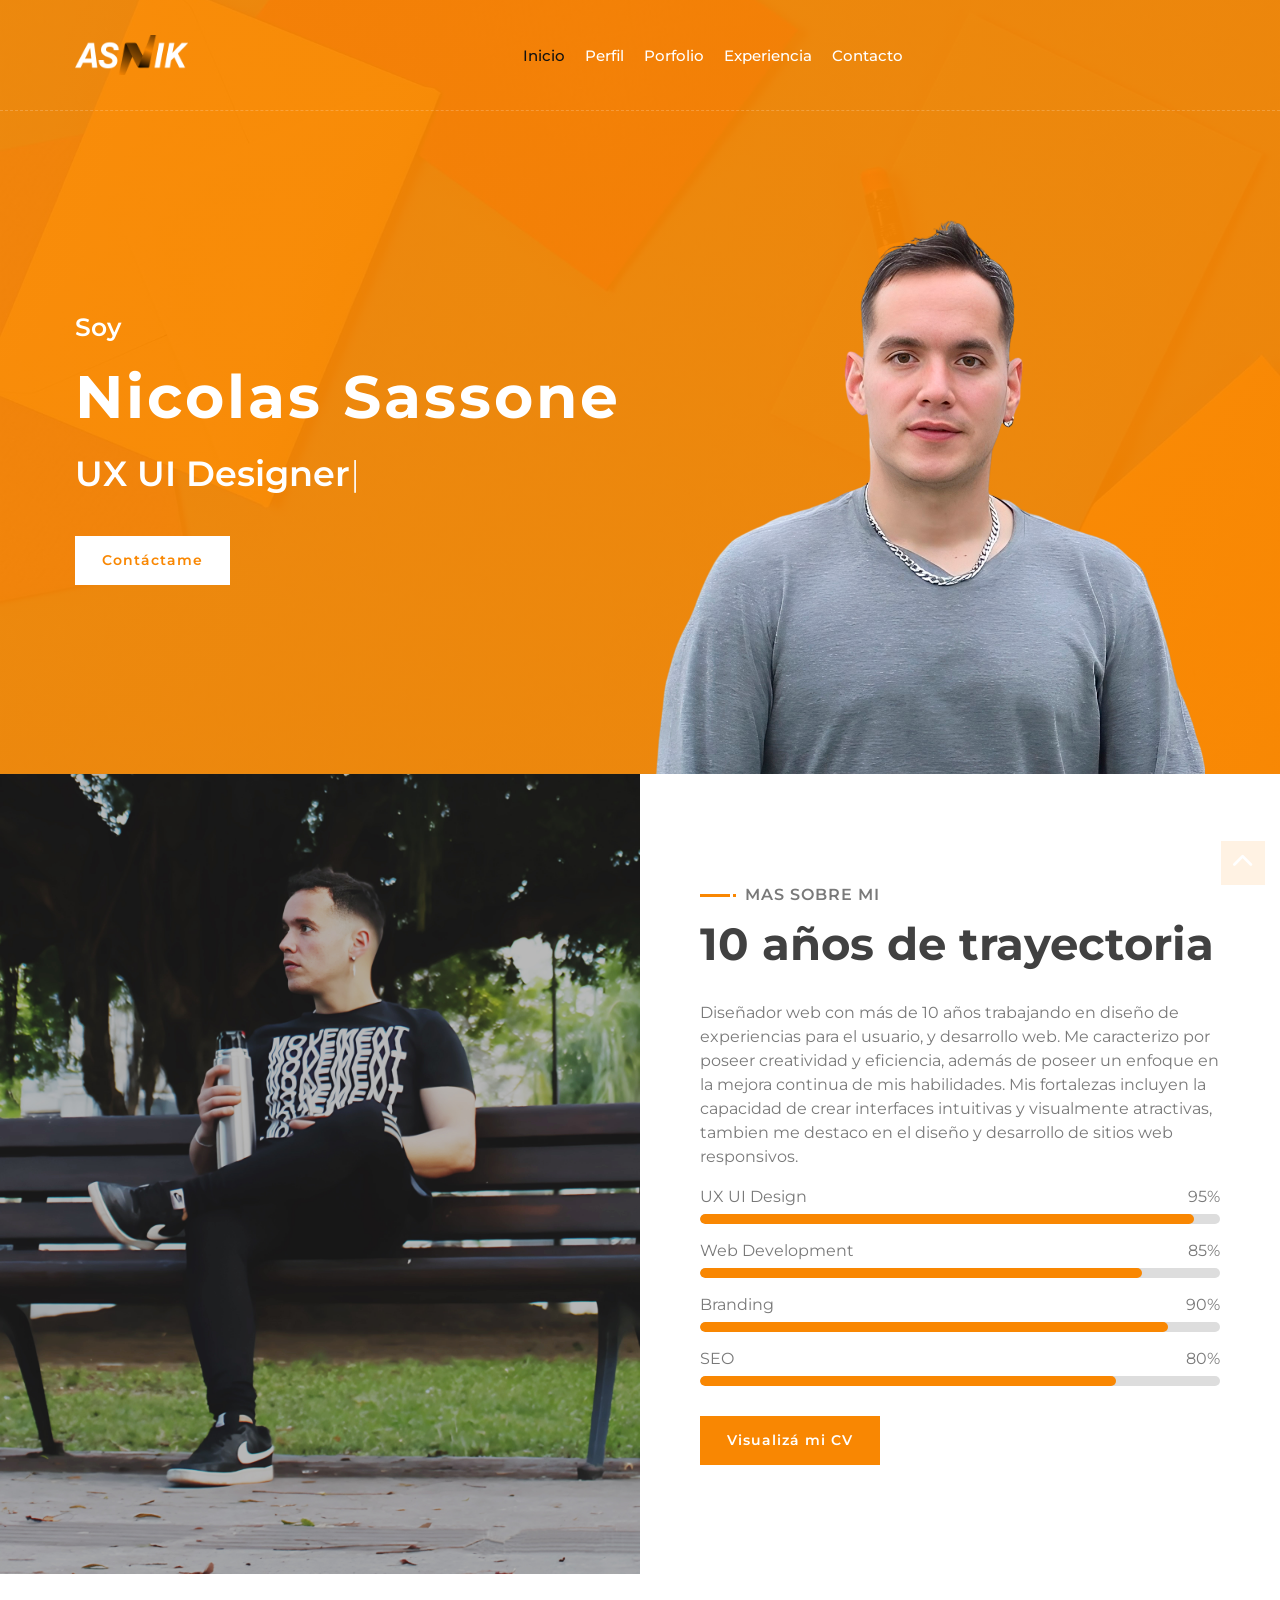
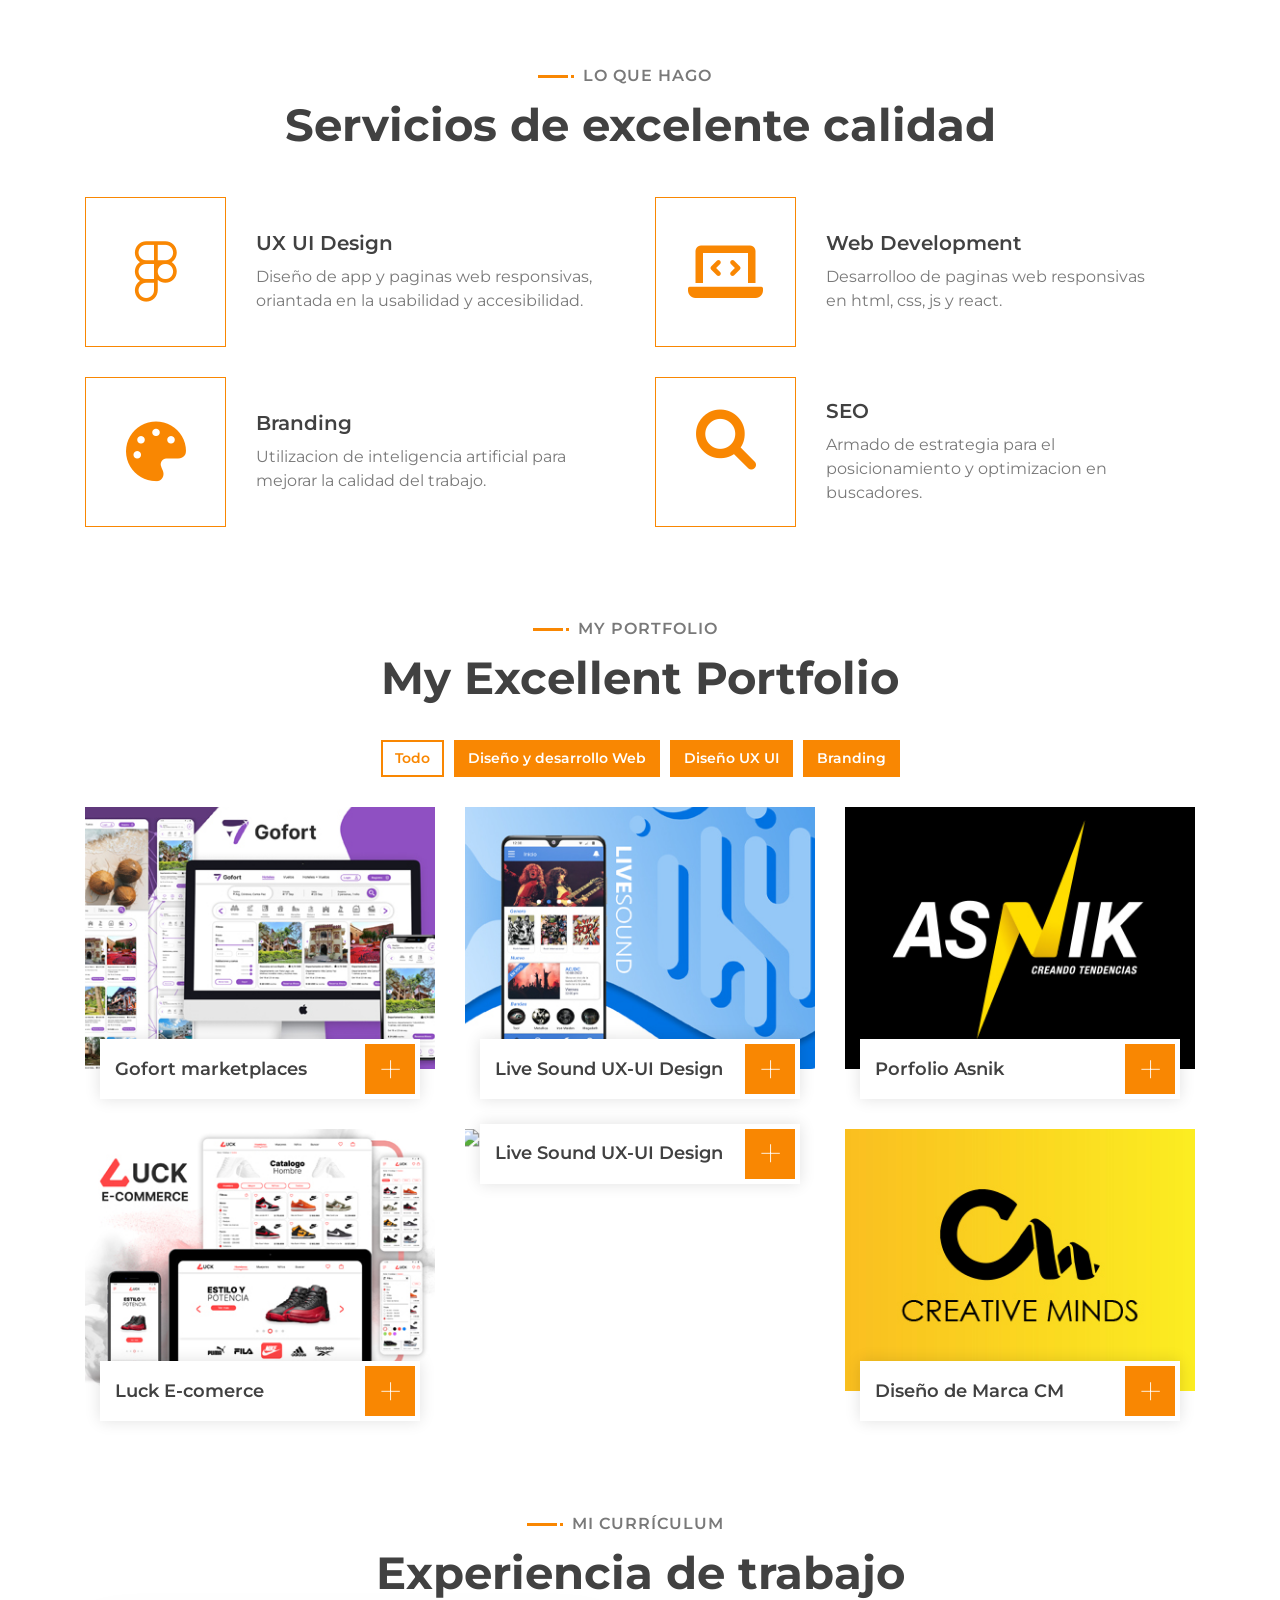
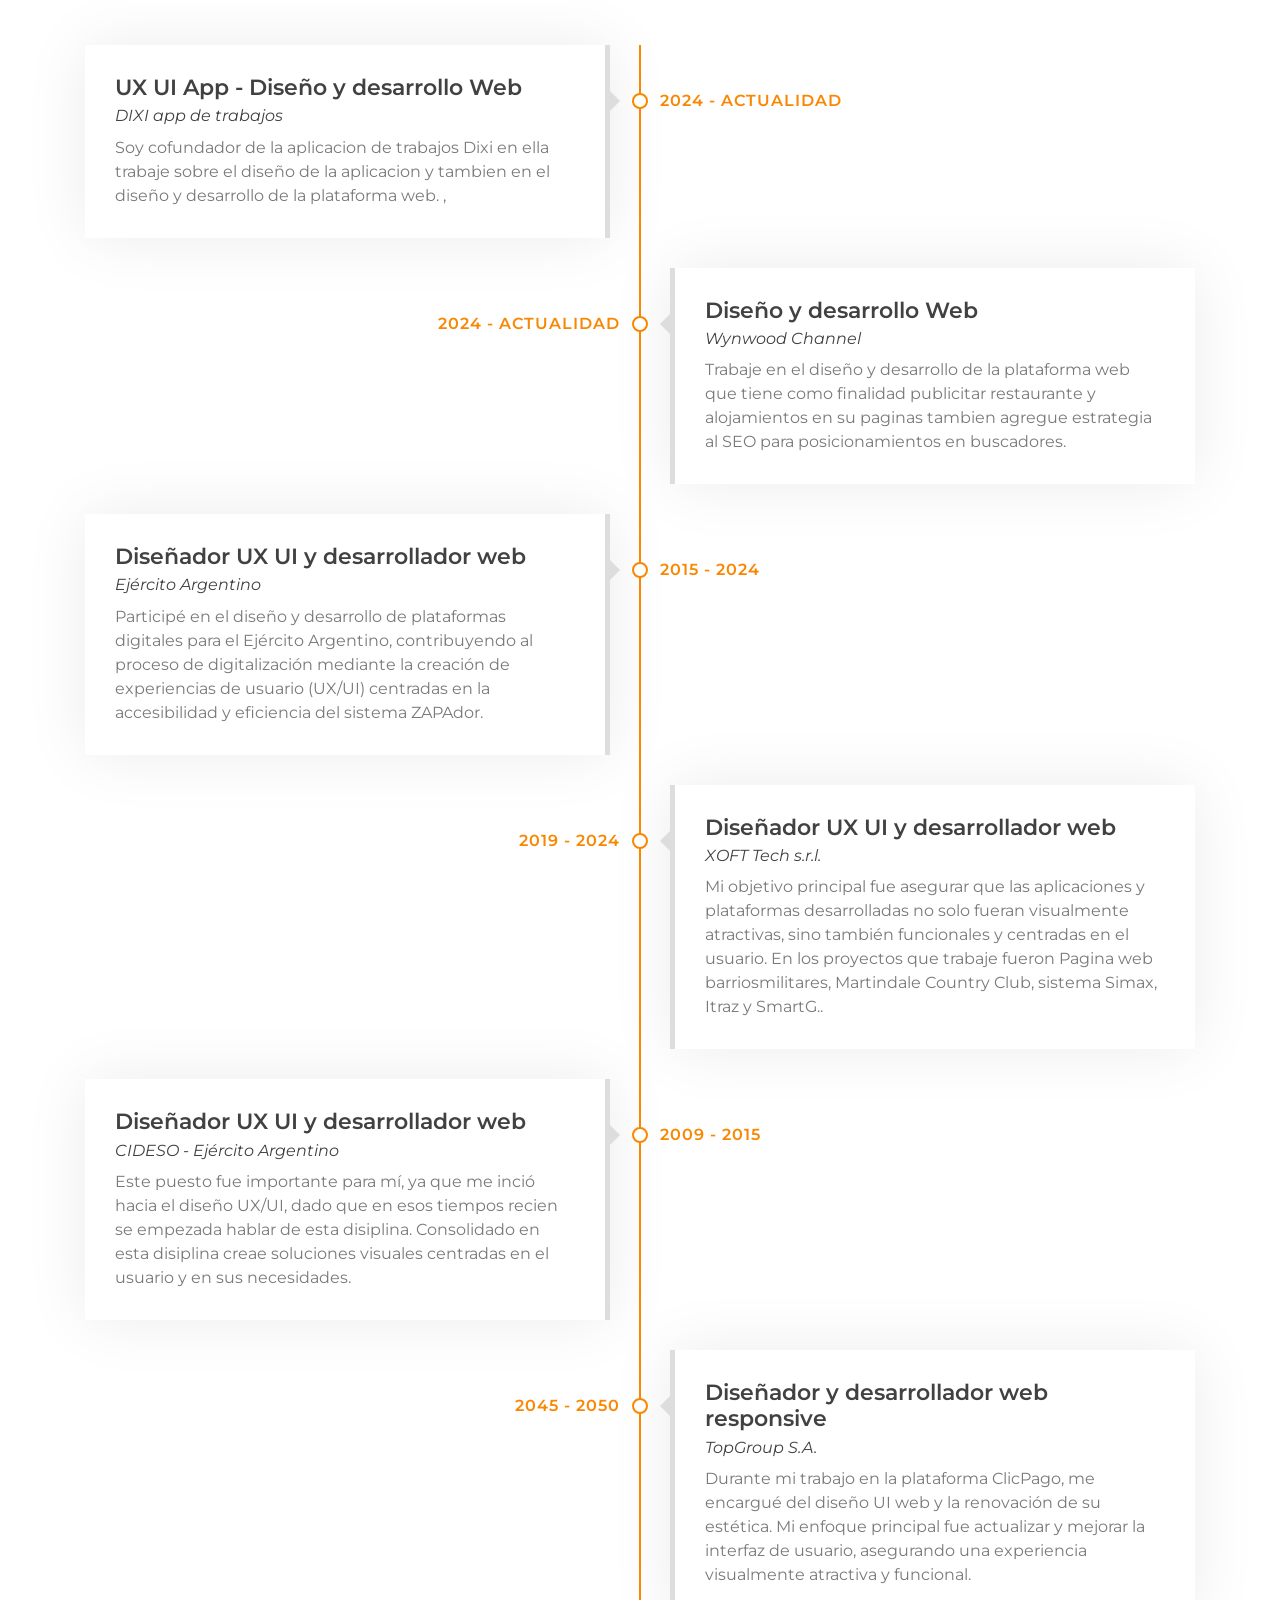
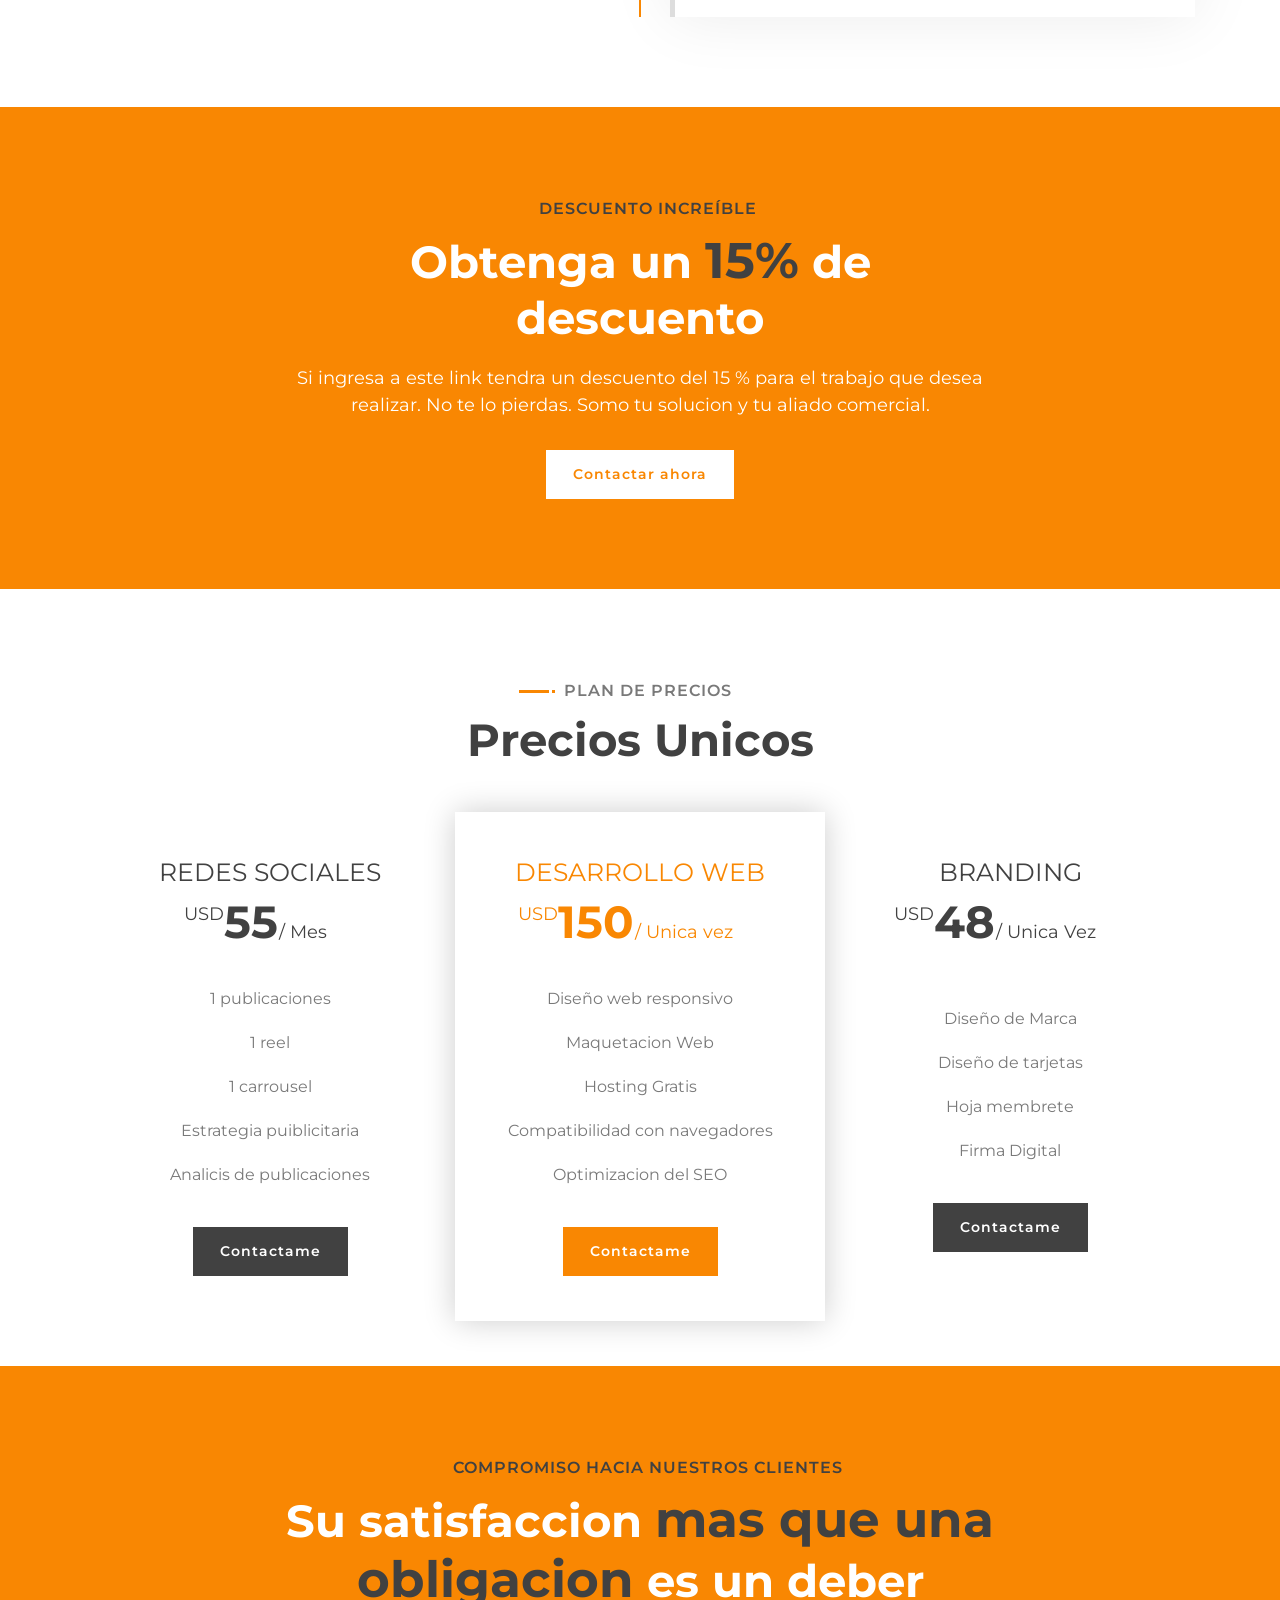
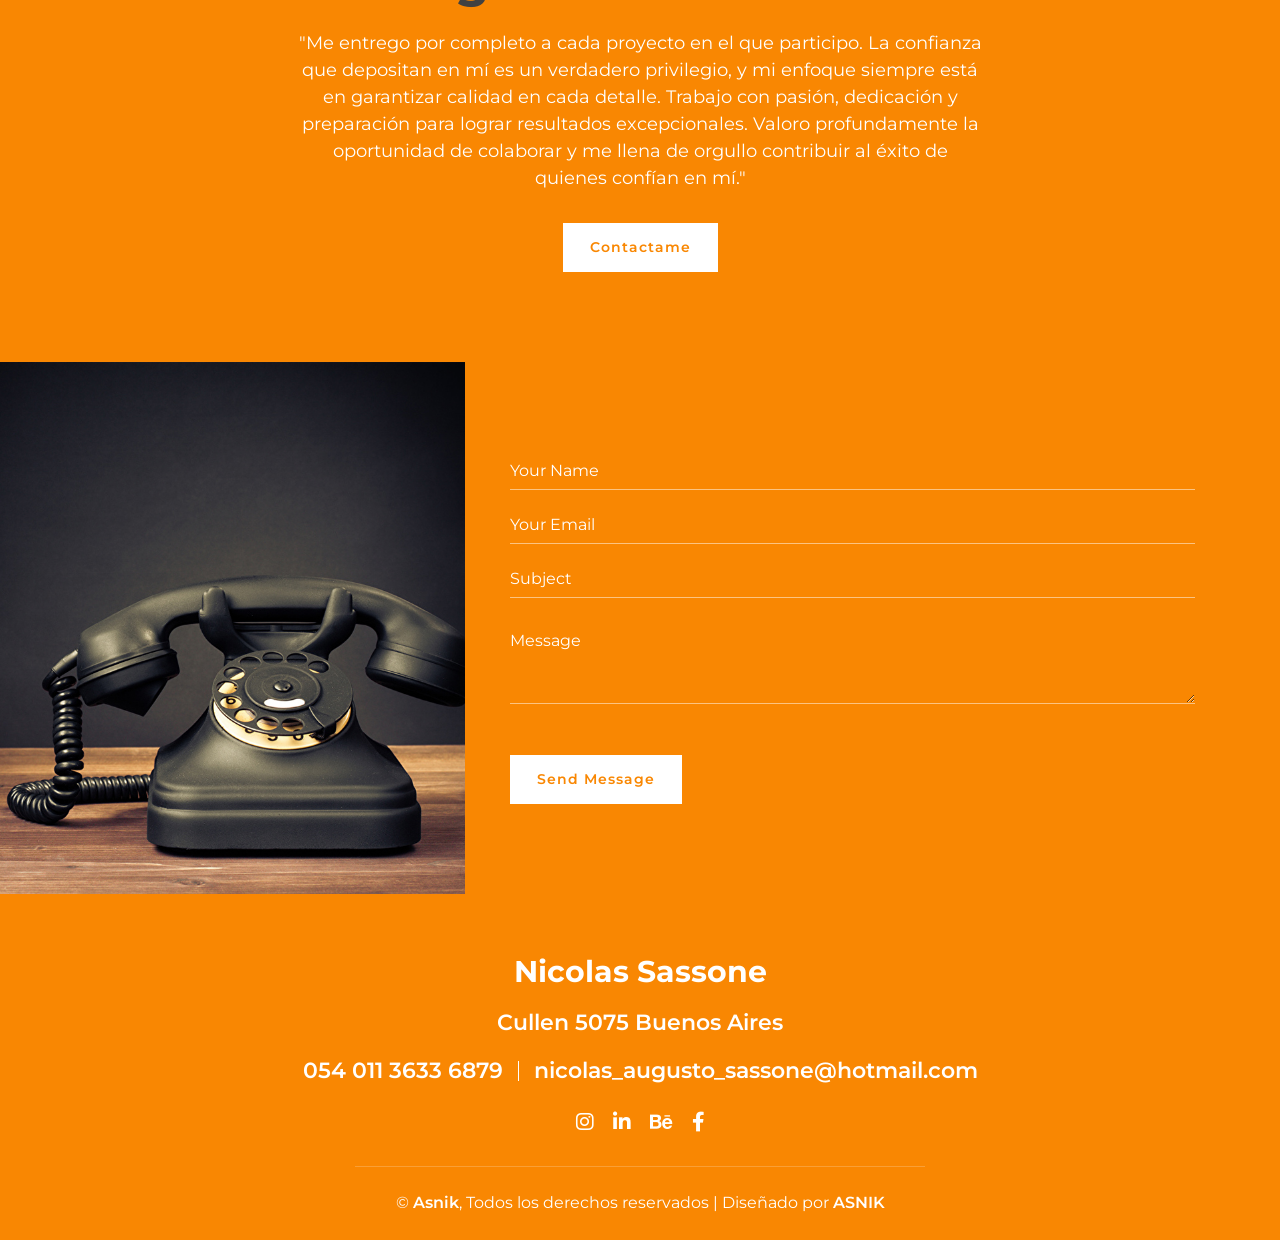
==== commit b2f92183: "ultimos cambios" ====
--- a/index.html
+++ b/index.html
@@ -34,14 +34,14 @@
                 </button>
 
                 <div class="collapse navbar-collapse justify-content-between" id="navbarCollapse">
-                    <div class="navbar-nav ml-auto">
+                    <div class="navbar-nav ml-auto2">
                         <a href="#home" class="nav-item nav-link active">Inicio</a>
                         <a href="#about" class="nav-item nav-link">Perfil</a>
+                        <a href="#portfolio" class="nav-item nav-link">Porfolio</a>
                         <a href="#experience" class="nav-item nav-link">Experiencia</a>
-                        <a href="#portfolio" class="nav-item nav-link">Porfolio</a>
-                        <a href="#price" class="nav-item nav-link">precios</a>
+                        <!--<a href="#price" class="nav-item nav-link">precios</a>
                         <a href="#review" class="nav-item nav-link">Referencias</a>
-                        <a href="#team" class="nav-item nav-link">equipo</a>
+                        <a href="#team" class="nav-item nav-link">equipo</a> -->
                         <a href="#contact" class="nav-item nav-link">Contacto</a>
                     </div>
                 </div>
--- a/css/style.css
+++ b/css/style.css
@@ -178,6 +178,10 @@
 .navbar.nav-sticky .navbar-brand #logo {
     content: url("../img/logo2color.png"); /* Logo cuando la barra cambia */
 }
+
+.ml-auto2, .mx-auto {
+    margin-left: 32%;
+}
 @media (min-width: 992px) {
     .navbar {
         position: absolute;
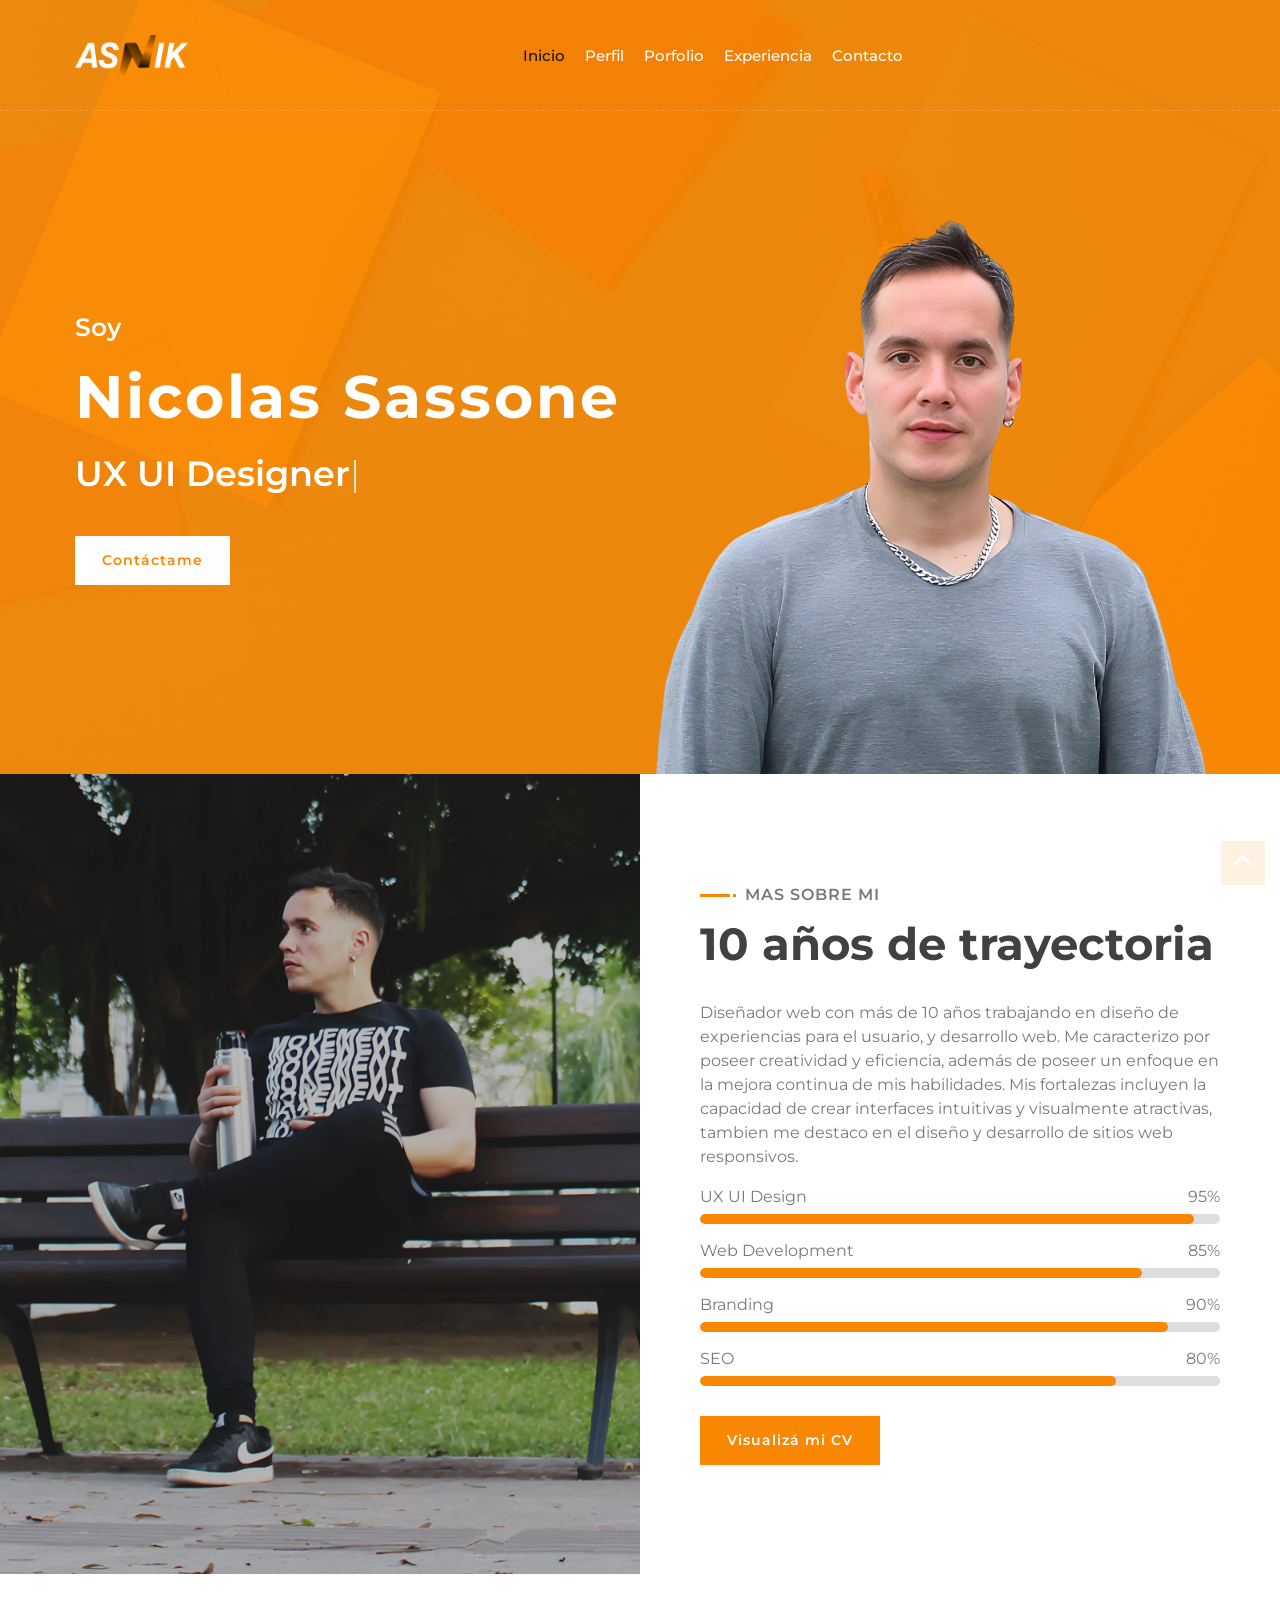
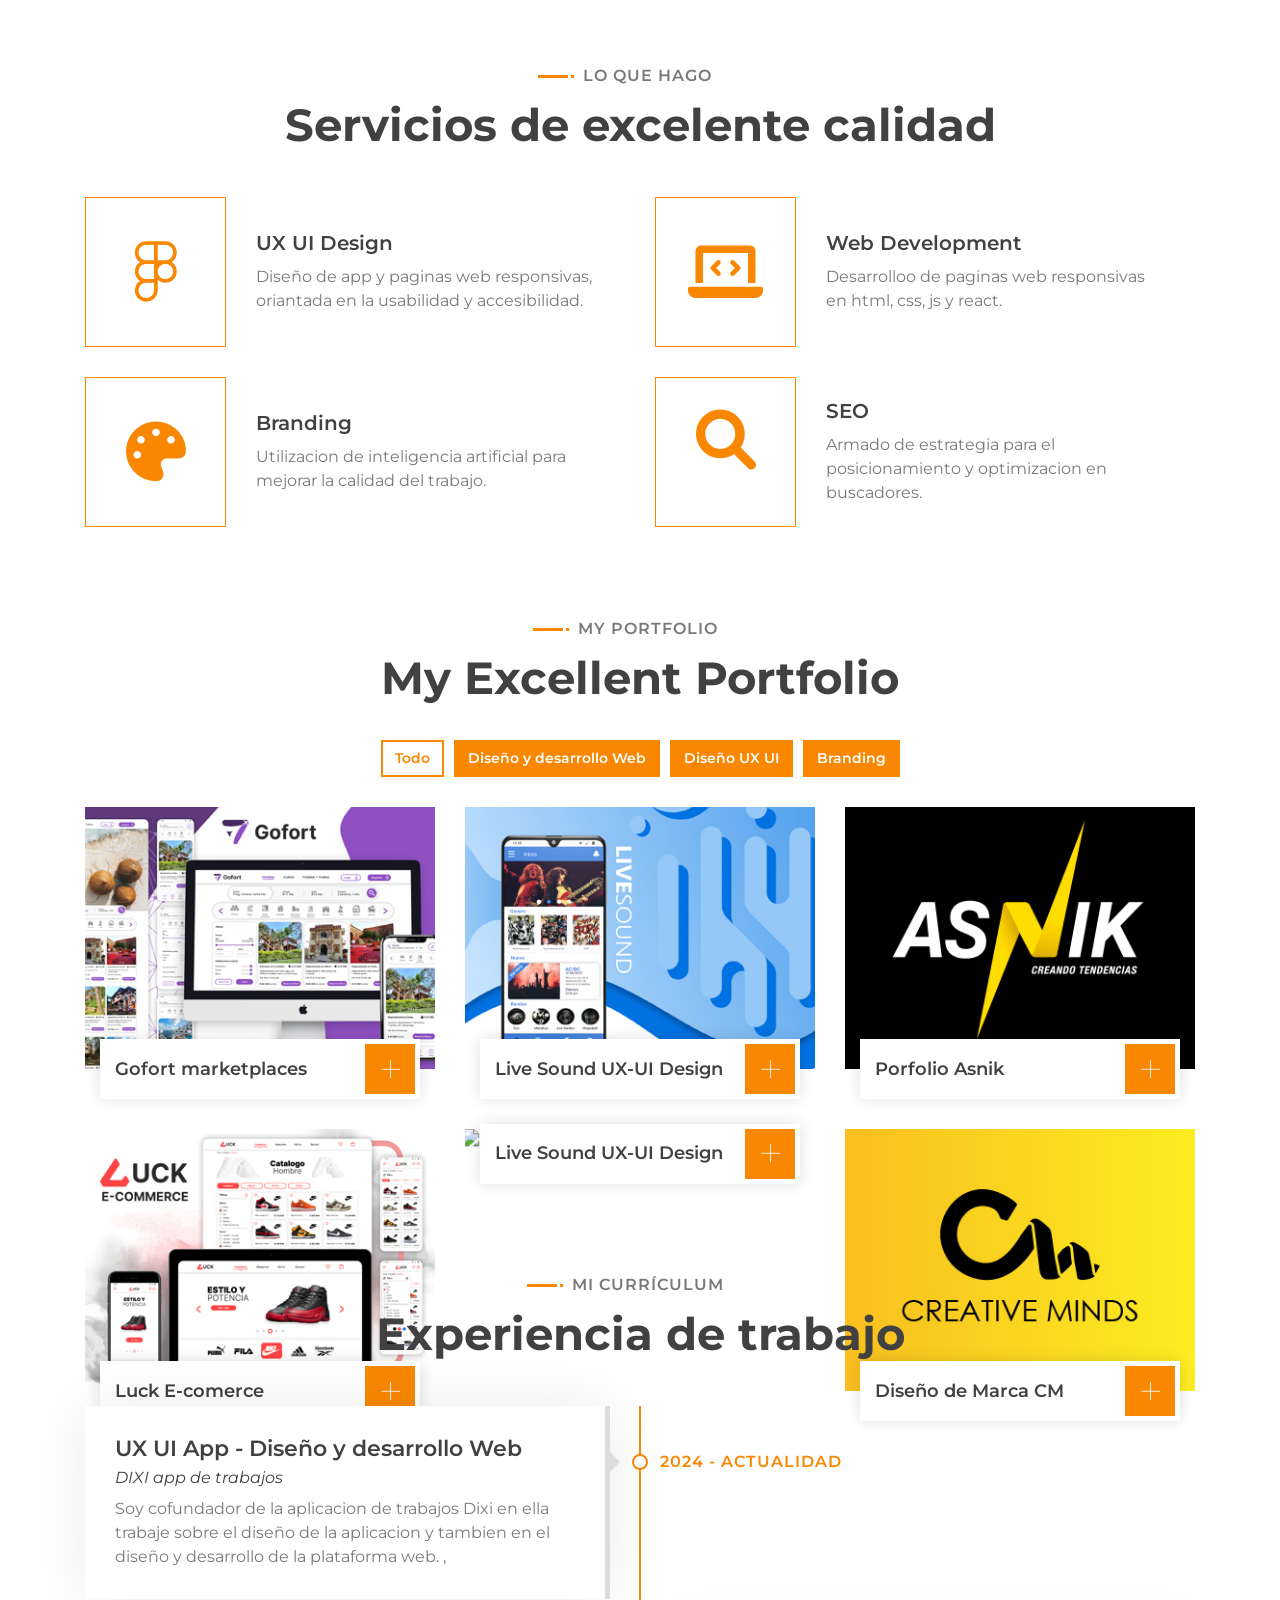
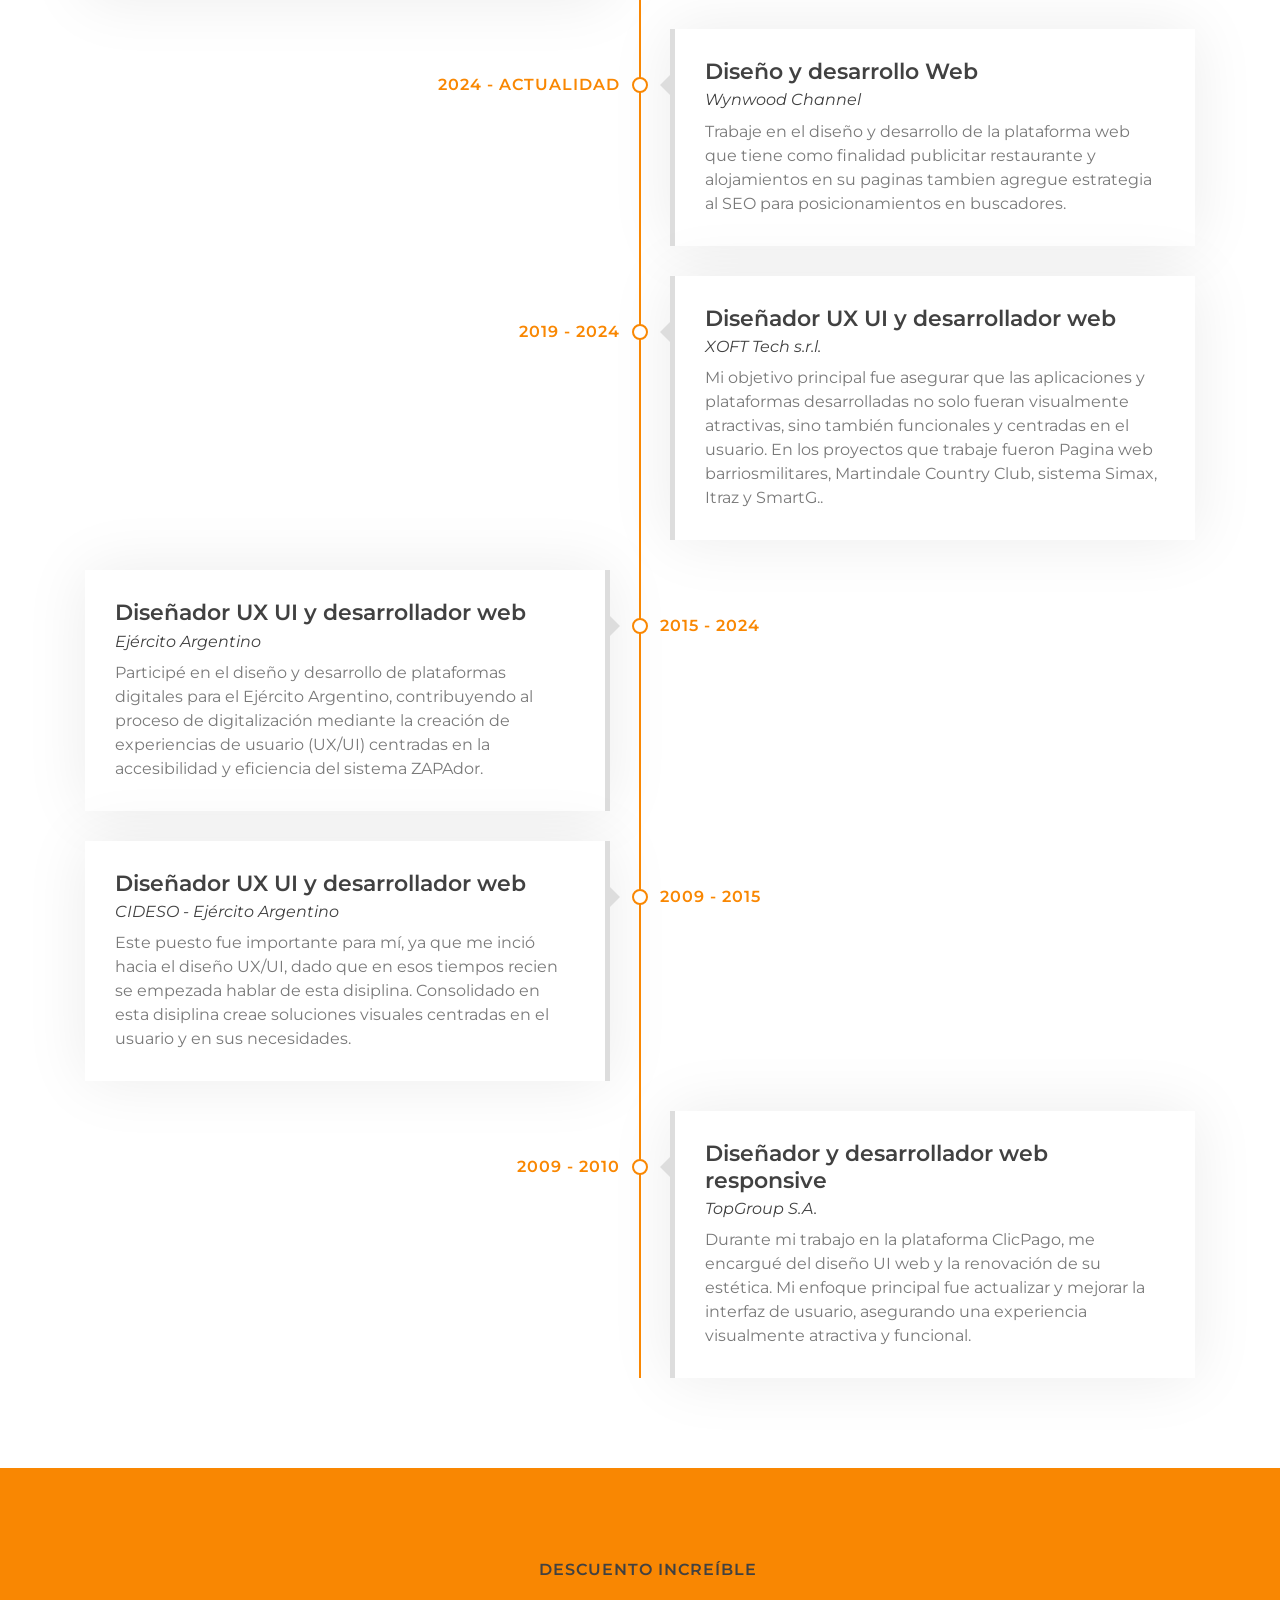
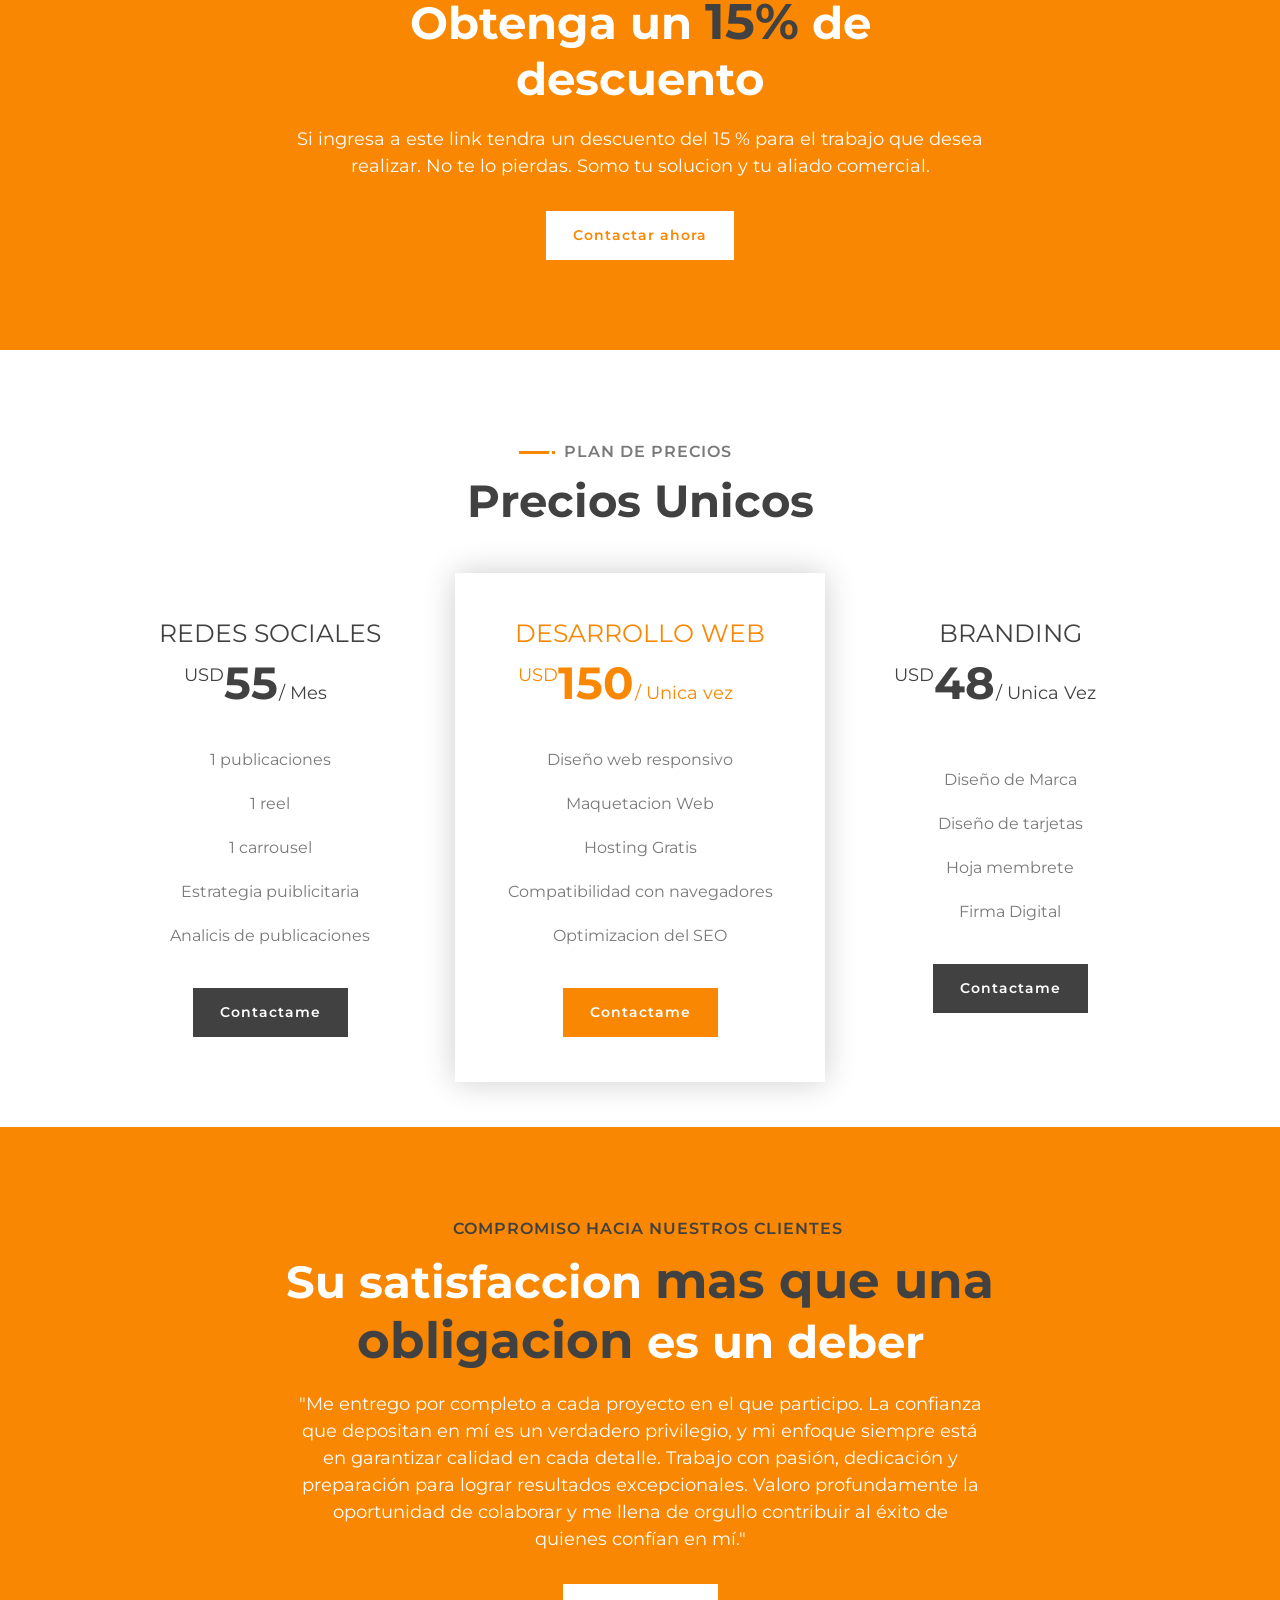
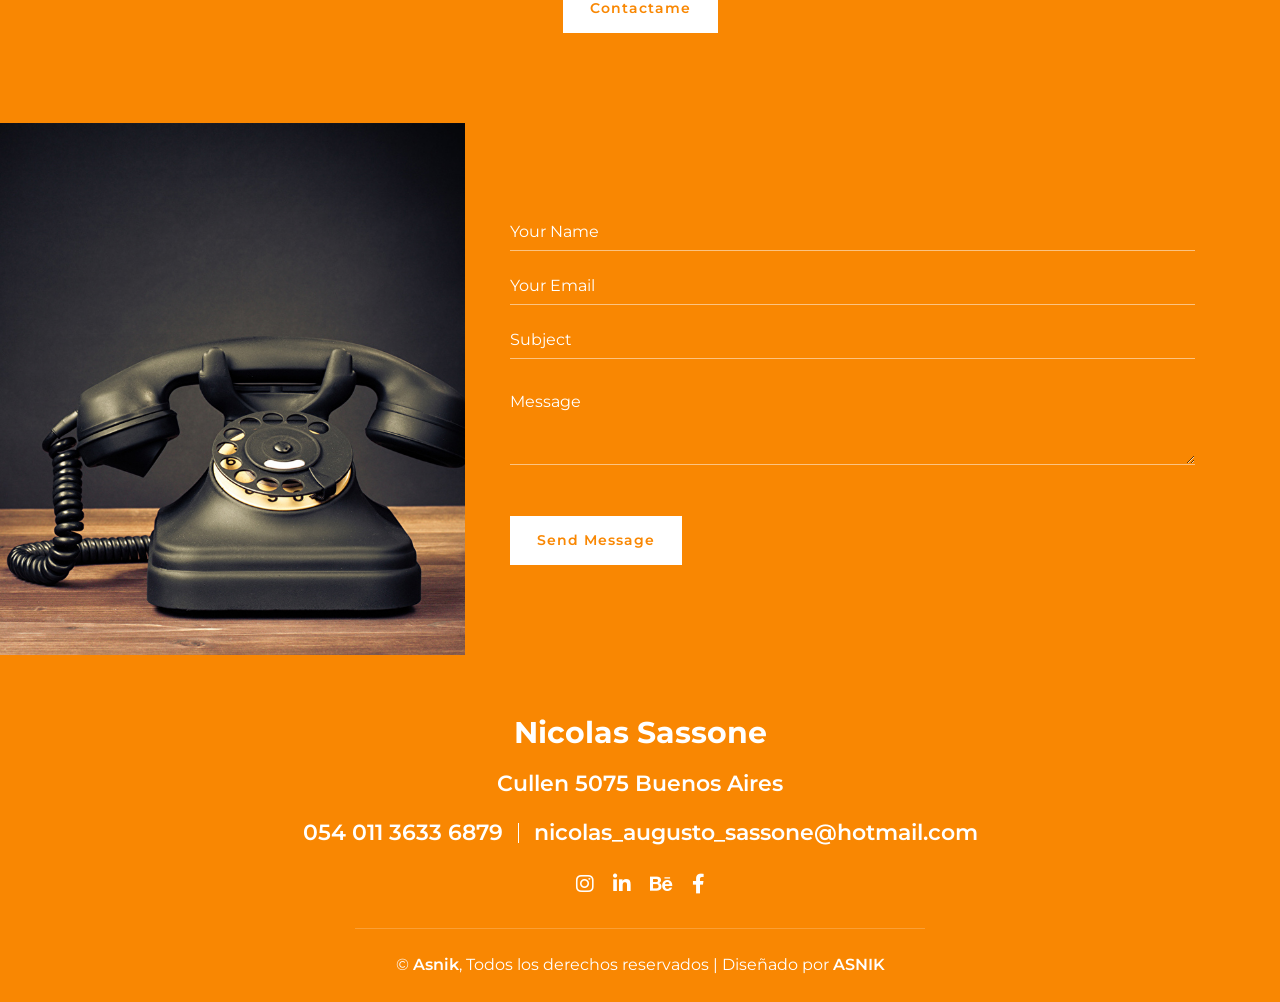
==== commit d829ad72: "ultimos cabios" ====
--- a/index.html
+++ b/index.html
@@ -324,6 +324,19 @@
                             </p>
                         </div>
                     </div>
+                    <div class="timeline-item right wow slideInRight" data-wow-delay="0.1s">
+                        <div class="timeline-text">
+                            <div class="timeline-date">2019 - 2024</div>
+                            <h2>Diseñador UX UI y desarrollador web</h2>
+                            <h4>XOFT Tech s.r.l. </h4>
+                            <p>
+                                Mi objetivo principal fue asegurar que las aplicaciones y plataformas desarrolladas no 
+                                solo fueran visualmente atractivas, sino también funcionales y centradas en el usuario. 
+                                En los proyectos que trabaje fueron Pagina web barriosmilitares, Martindale Country Club, 
+                                sistema Simax, Itraz y SmartG..
+                            </p>
+                        </div>
+                    </div>
                     <div class="timeline-item left wow slideInLeft" data-wow-delay="0.1s">
                         <div class="timeline-text">
                             <div class="timeline-date">2015 - 2024</div>
@@ -336,19 +349,6 @@
                             </p>
                         </div>
                     </div>
-                    <div class="timeline-item right wow slideInRight" data-wow-delay="0.1s">
-                        <div class="timeline-text">
-                            <div class="timeline-date">2019 - 2024</div>
-                            <h2>Diseñador UX UI y desarrollador web</h2>
-                            <h4>XOFT Tech s.r.l. </h4>
-                            <p>
-                                Mi objetivo principal fue asegurar que las aplicaciones y plataformas desarrolladas no 
-                                solo fueran visualmente atractivas, sino también funcionales y centradas en el usuario. 
-                                En los proyectos que trabaje fueron Pagina web barriosmilitares, Martindale Country Club, 
-                                sistema Simax, Itraz y SmartG..
-                            </p>
-                        </div>
-                    </div>
                     <div class="timeline-item left wow slideInLeft" data-wow-delay="0.1s">
                         <div class="timeline-text">
                             <div class="timeline-date">2009 - 2015</div>
@@ -363,7 +363,7 @@
                     </div>
                     <div class="timeline-item right wow slideInRight" data-wow-delay="0.1s">
                         <div class="timeline-text">
-                            <div class="timeline-date">2045 - 2050</div>
+                            <div class="timeline-date">2009 - 2010</div>
                             <h2>Diseñador y desarrollador web responsive</h2>
                             <h4>TopGroup S.A.</h4>
                             <p>
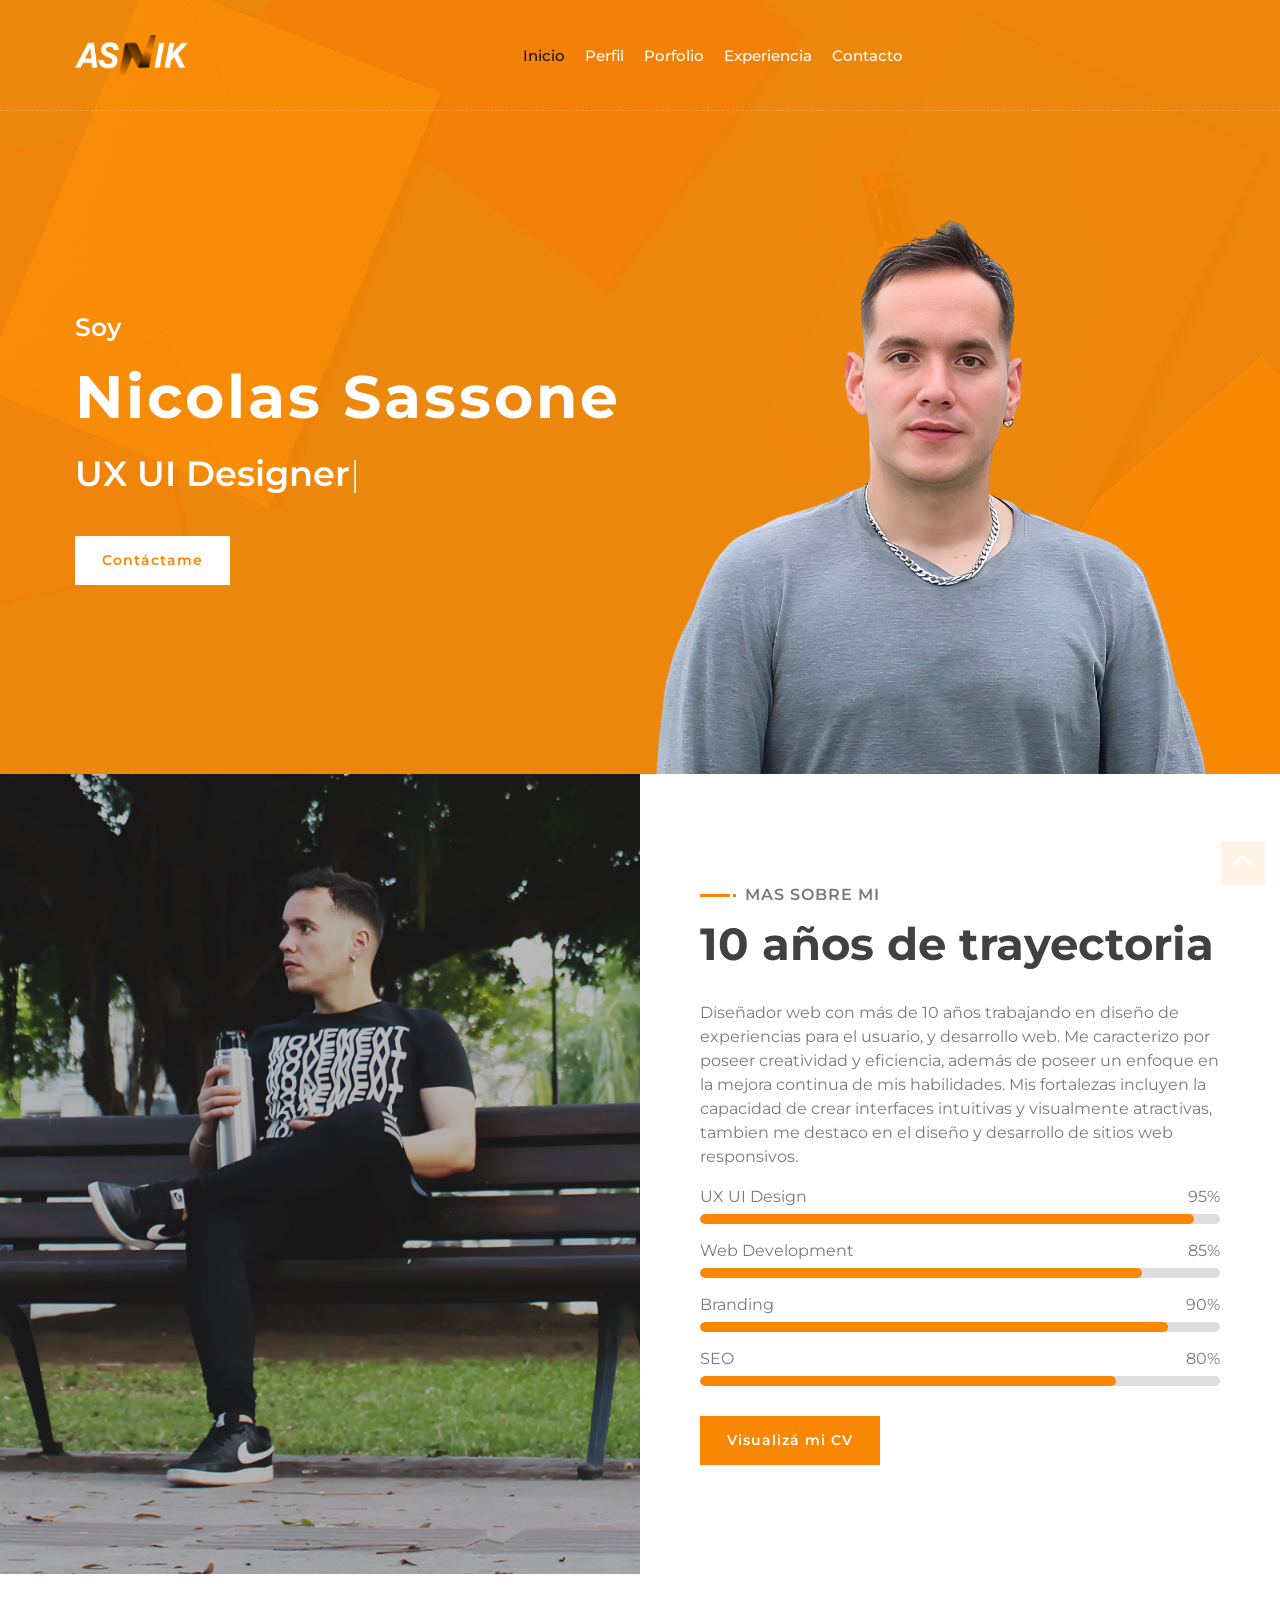
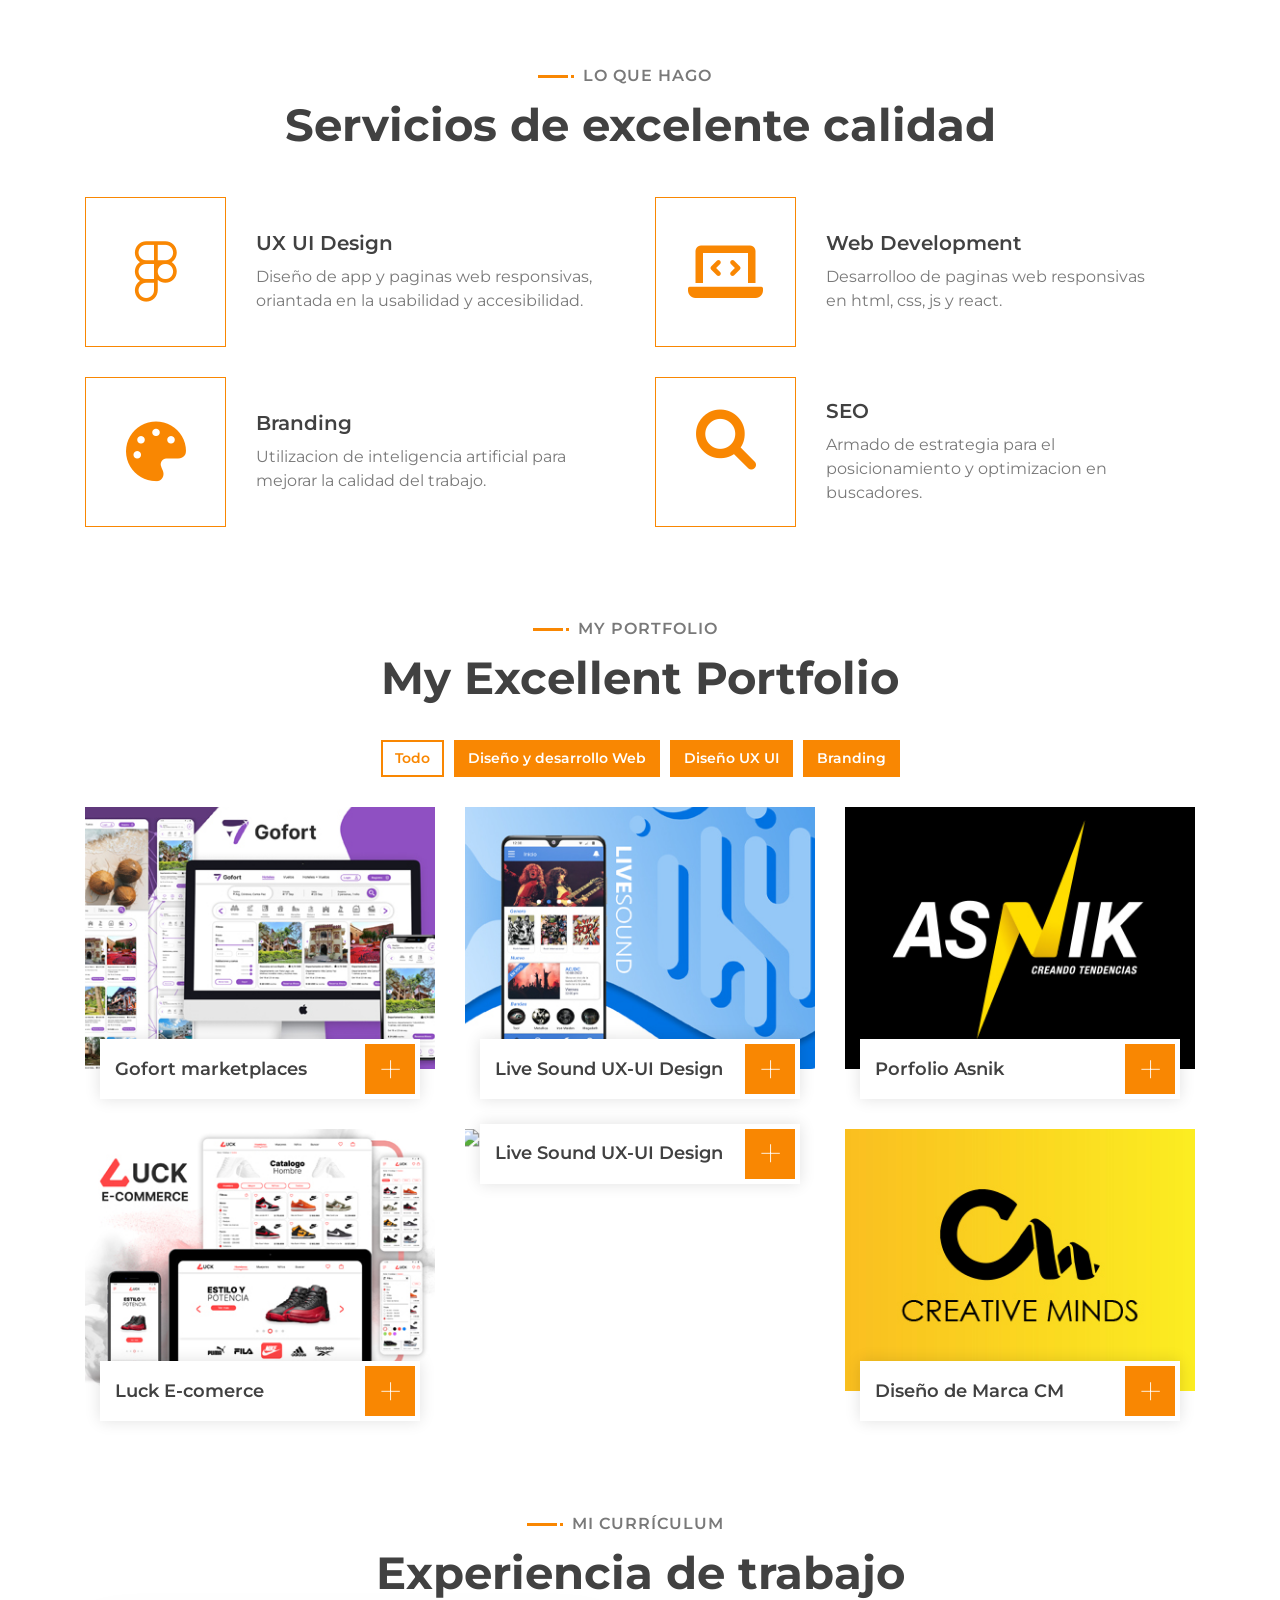
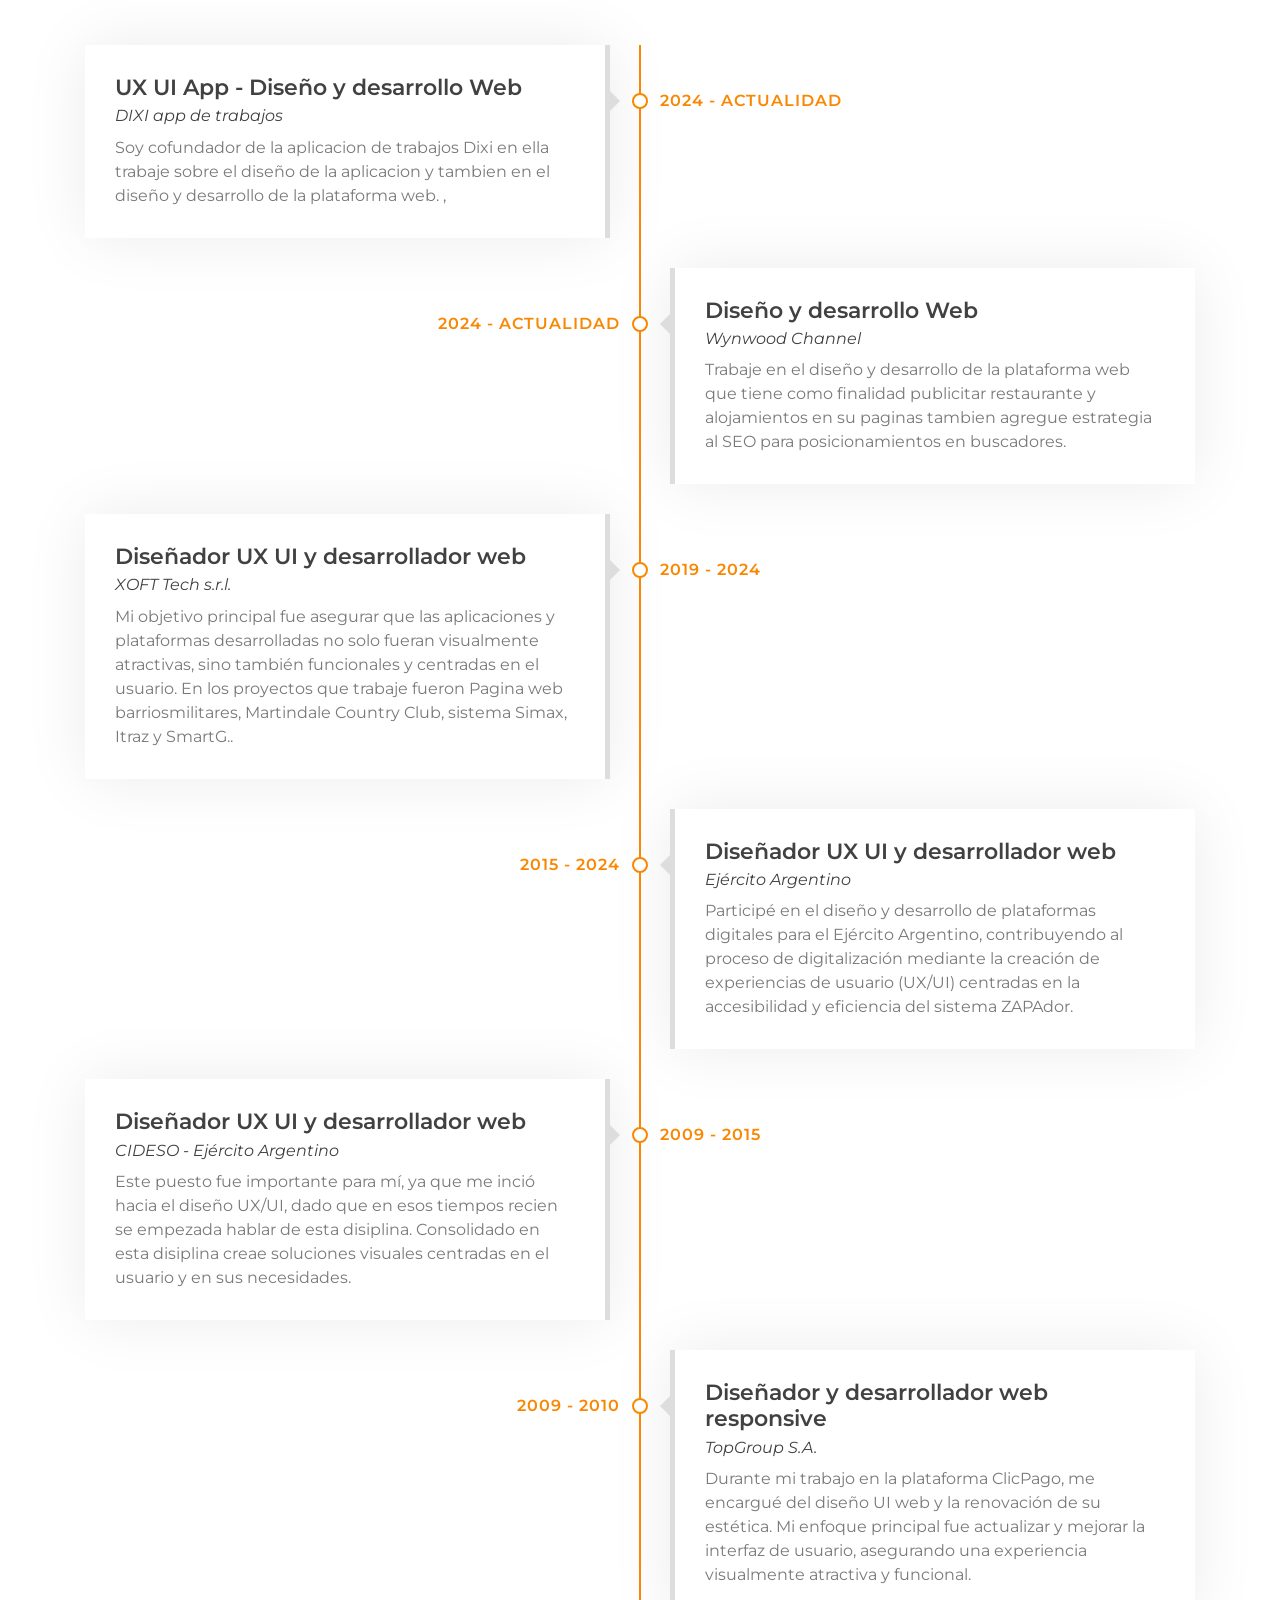
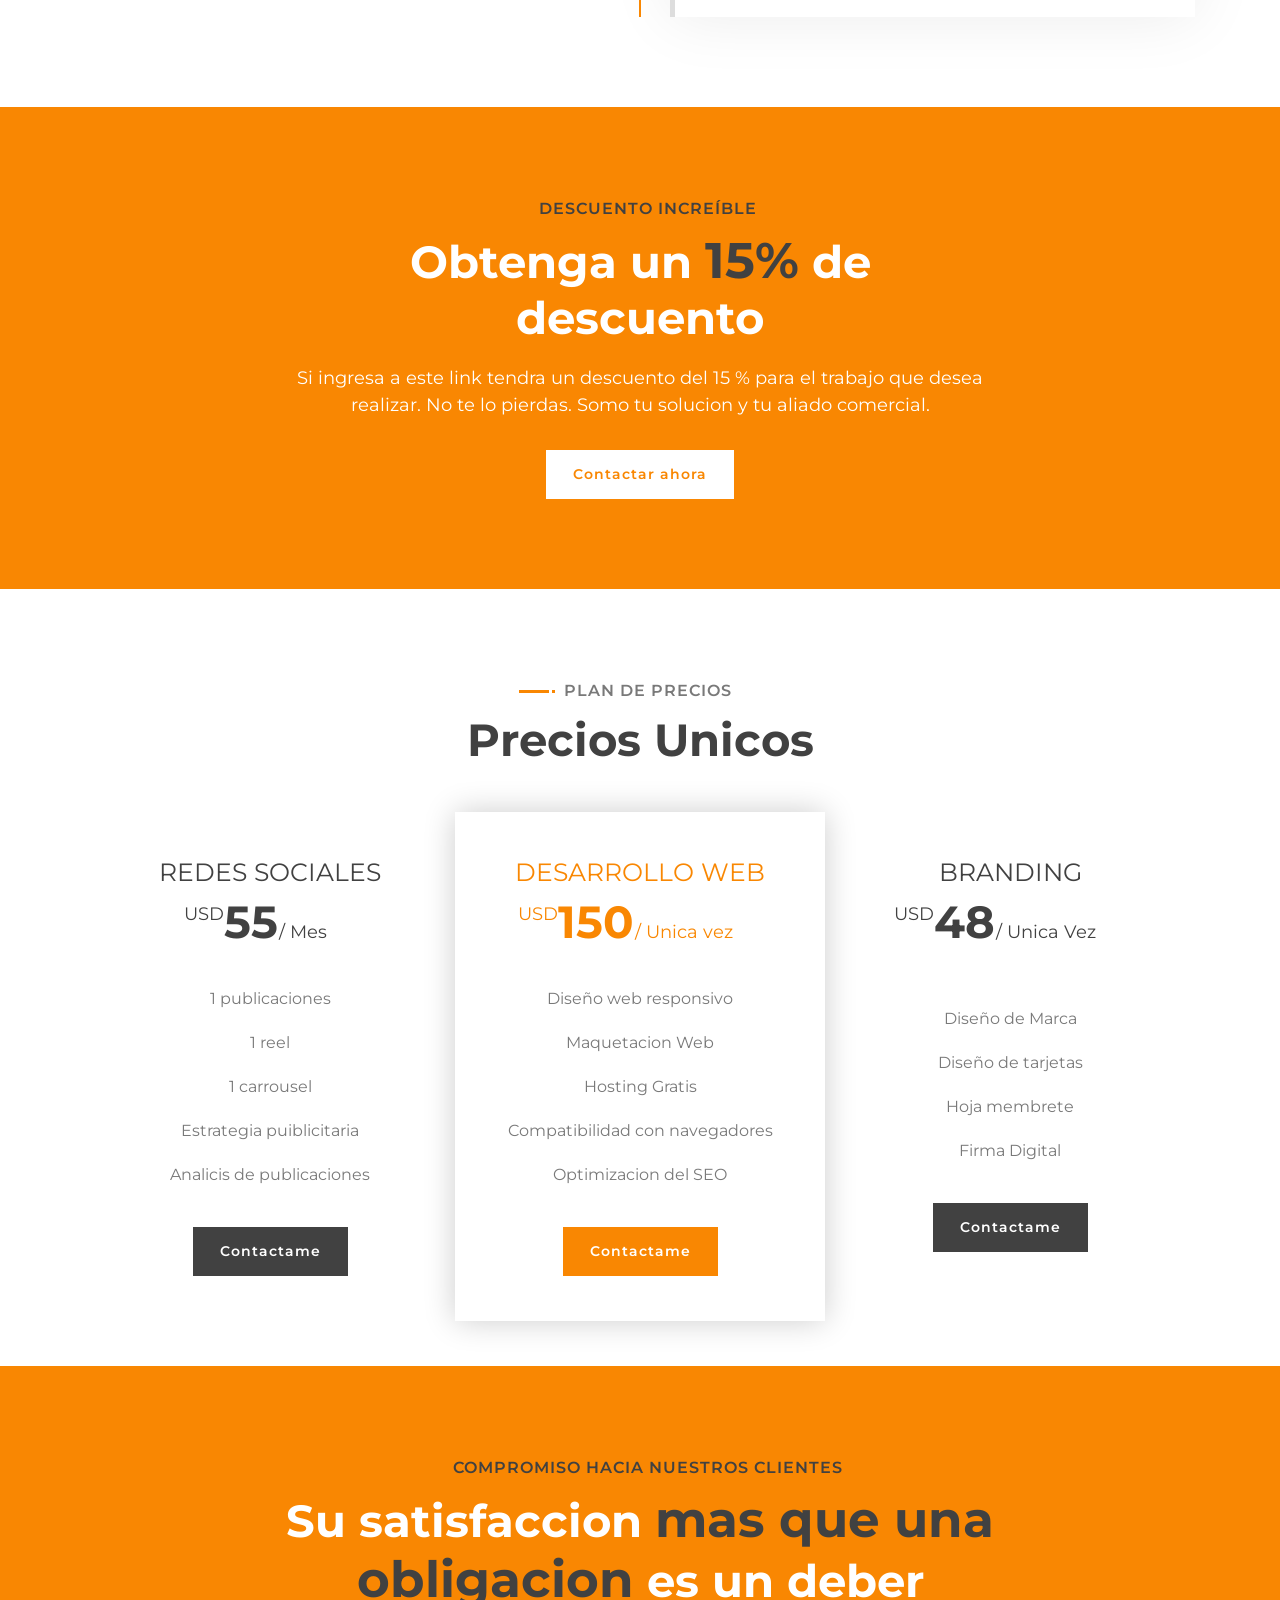
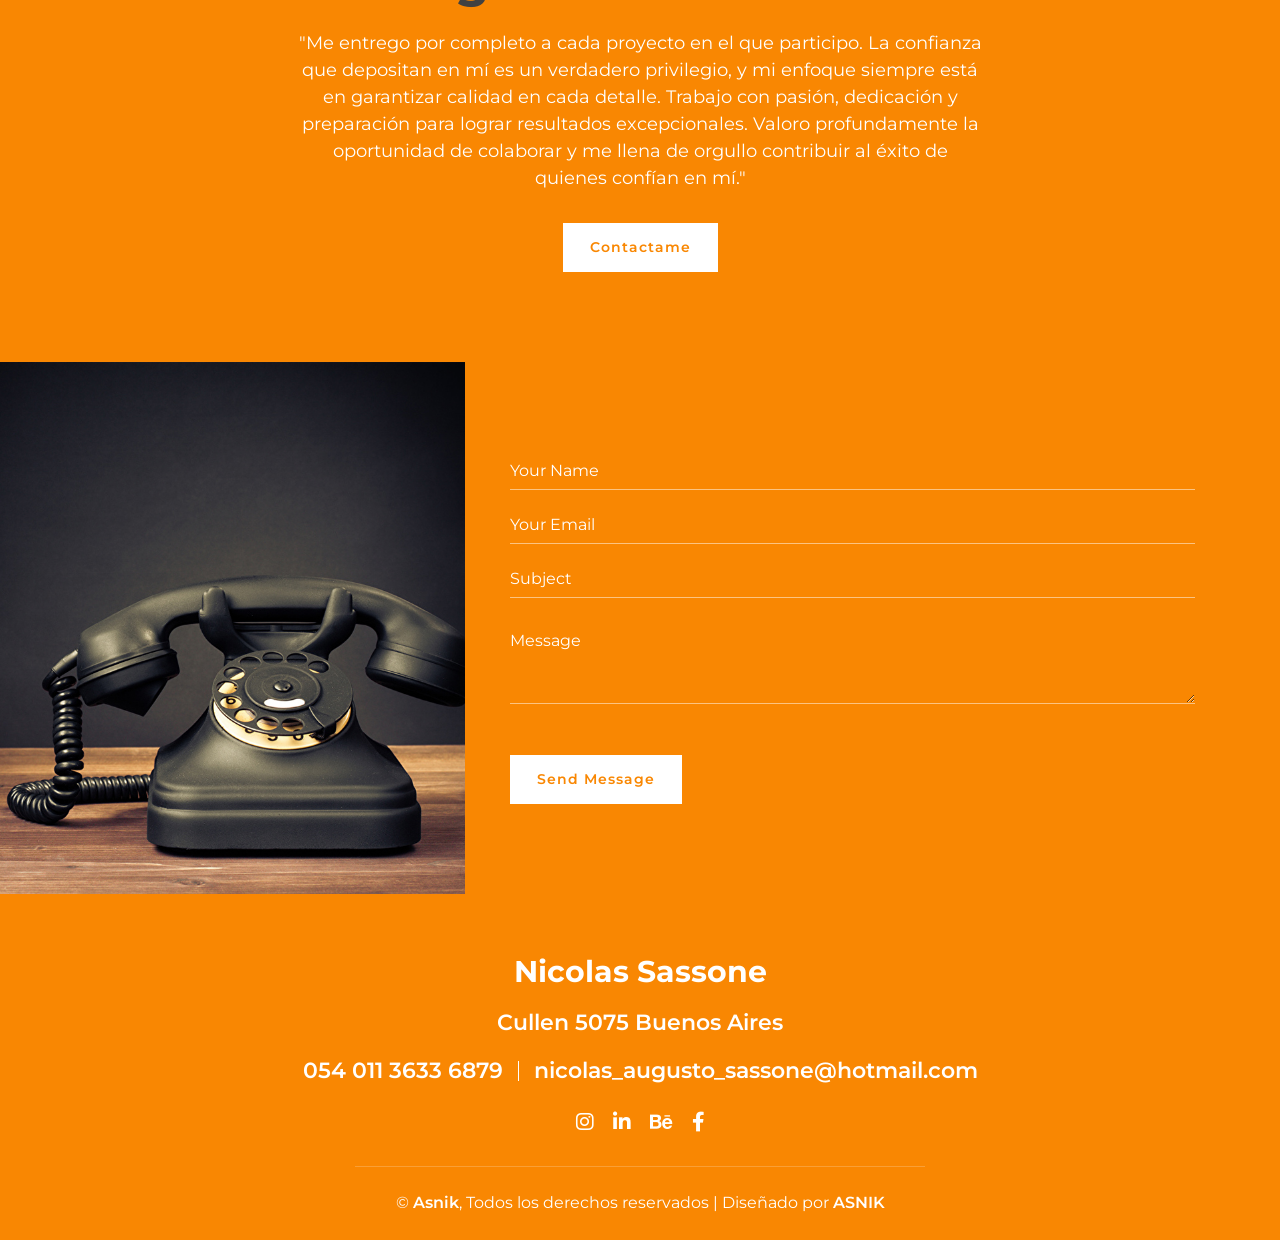
==== commit 3e8fce9c: "ultimos cambios 2" ====
--- a/index.html
+++ b/index.html
@@ -324,7 +324,7 @@
                             </p>
                         </div>
                     </div>
-                    <div class="timeline-item right wow slideInRight" data-wow-delay="0.1s">
+                    <div class="timeline-item left wow slideInLeft" data-wow-delay="0.1s">
                         <div class="timeline-text">
                             <div class="timeline-date">2019 - 2024</div>
                             <h2>Diseñador UX UI y desarrollador web</h2>
@@ -337,7 +337,7 @@
                             </p>
                         </div>
                     </div>
-                    <div class="timeline-item left wow slideInLeft" data-wow-delay="0.1s">
+                    <div class="timeline-item right wow slideInRight" data-wow-delay="0.1s">
                         <div class="timeline-text">
                             <div class="timeline-date">2015 - 2024</div>
                             <h2>Diseñador UX UI y desarrollador web</h2>
--- a/css/style.css
+++ b/css/style.css
@@ -139,6 +139,8 @@
     z-index: 999;
 }
 
+
+
 .navbar.nav-sticky {
     position: fixed;
     top: 0;
@@ -227,6 +229,8 @@
     .navbar-light.nav-sticky .navbar-nav .nav-link.active {
         color: #F98702;
     }
+
+ 
 }
 
 @media (max-width: 991.98px) {   
@@ -259,6 +263,9 @@
     
     .navbar .dropdown-menu {
         box-shadow: none;
+    }
+    .ml-auto2, .mx-auto {
+        margin-left: 3px;
     }
 }
 
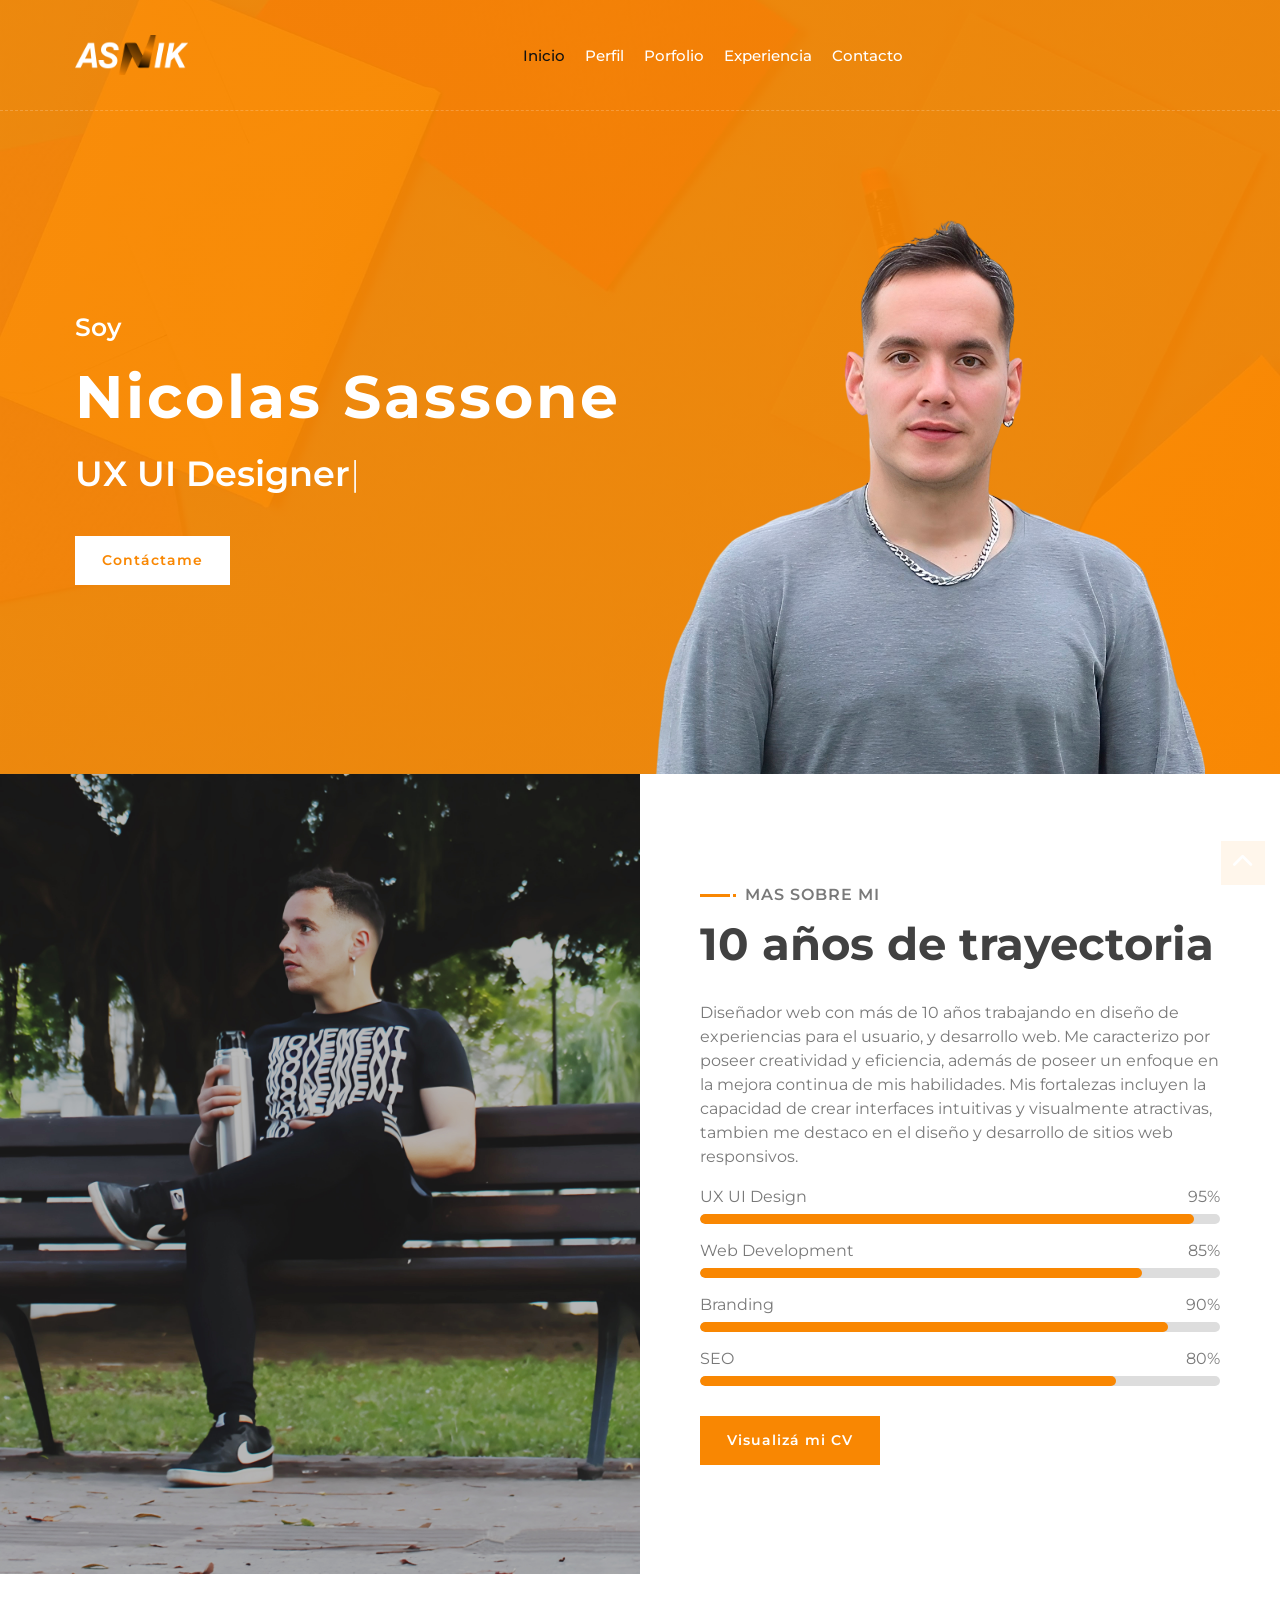
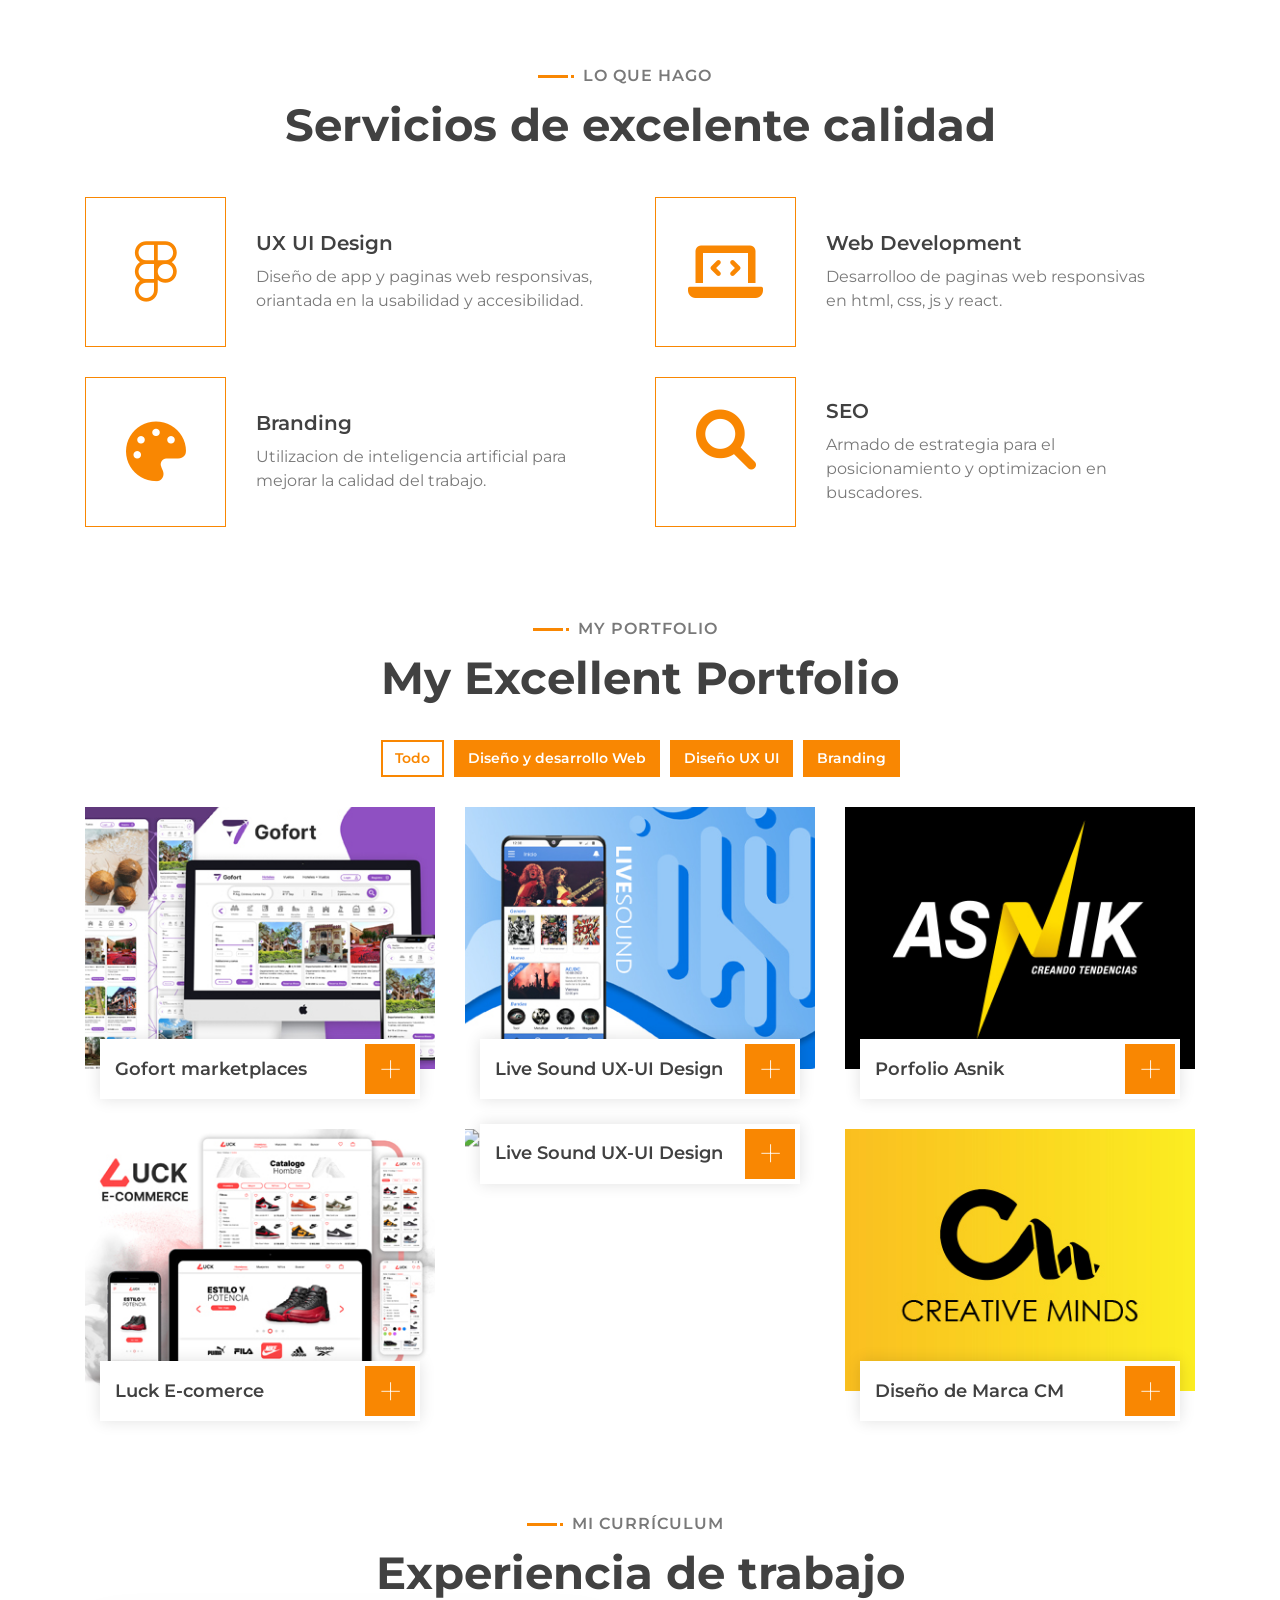
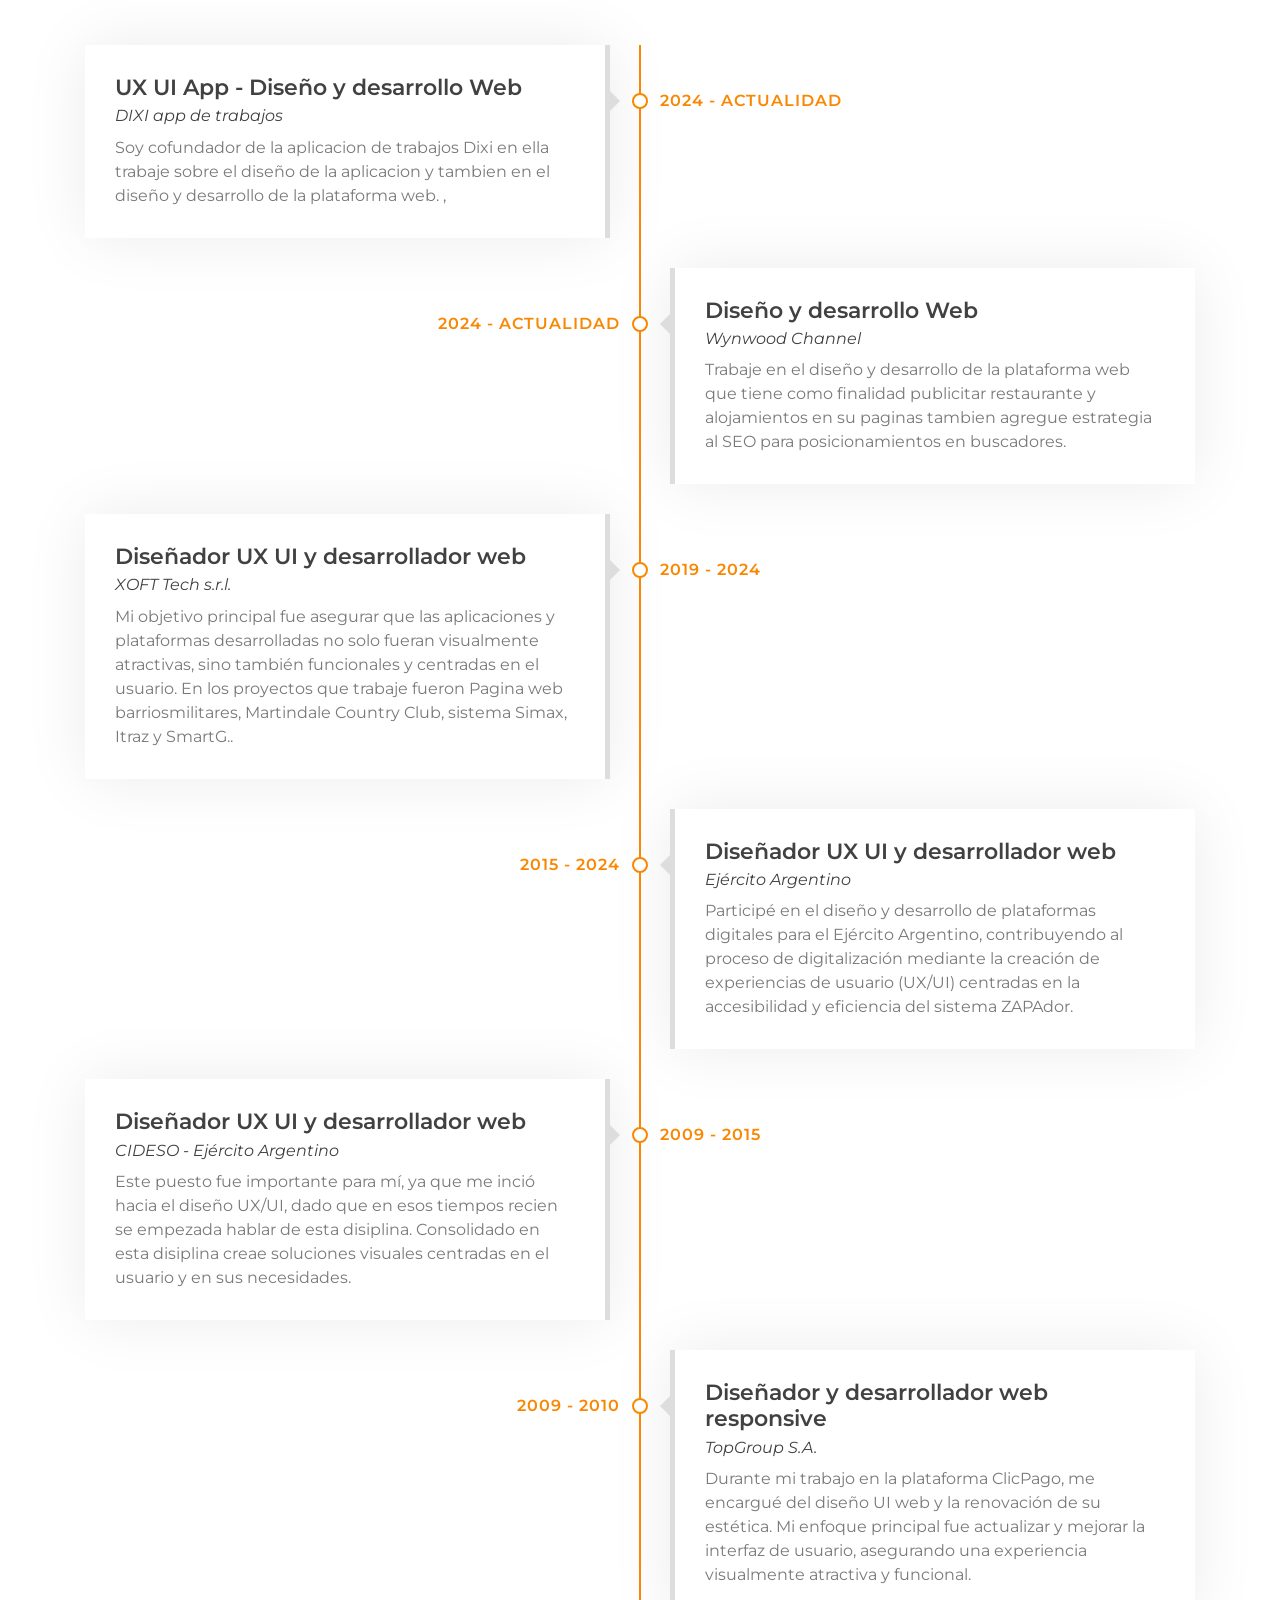
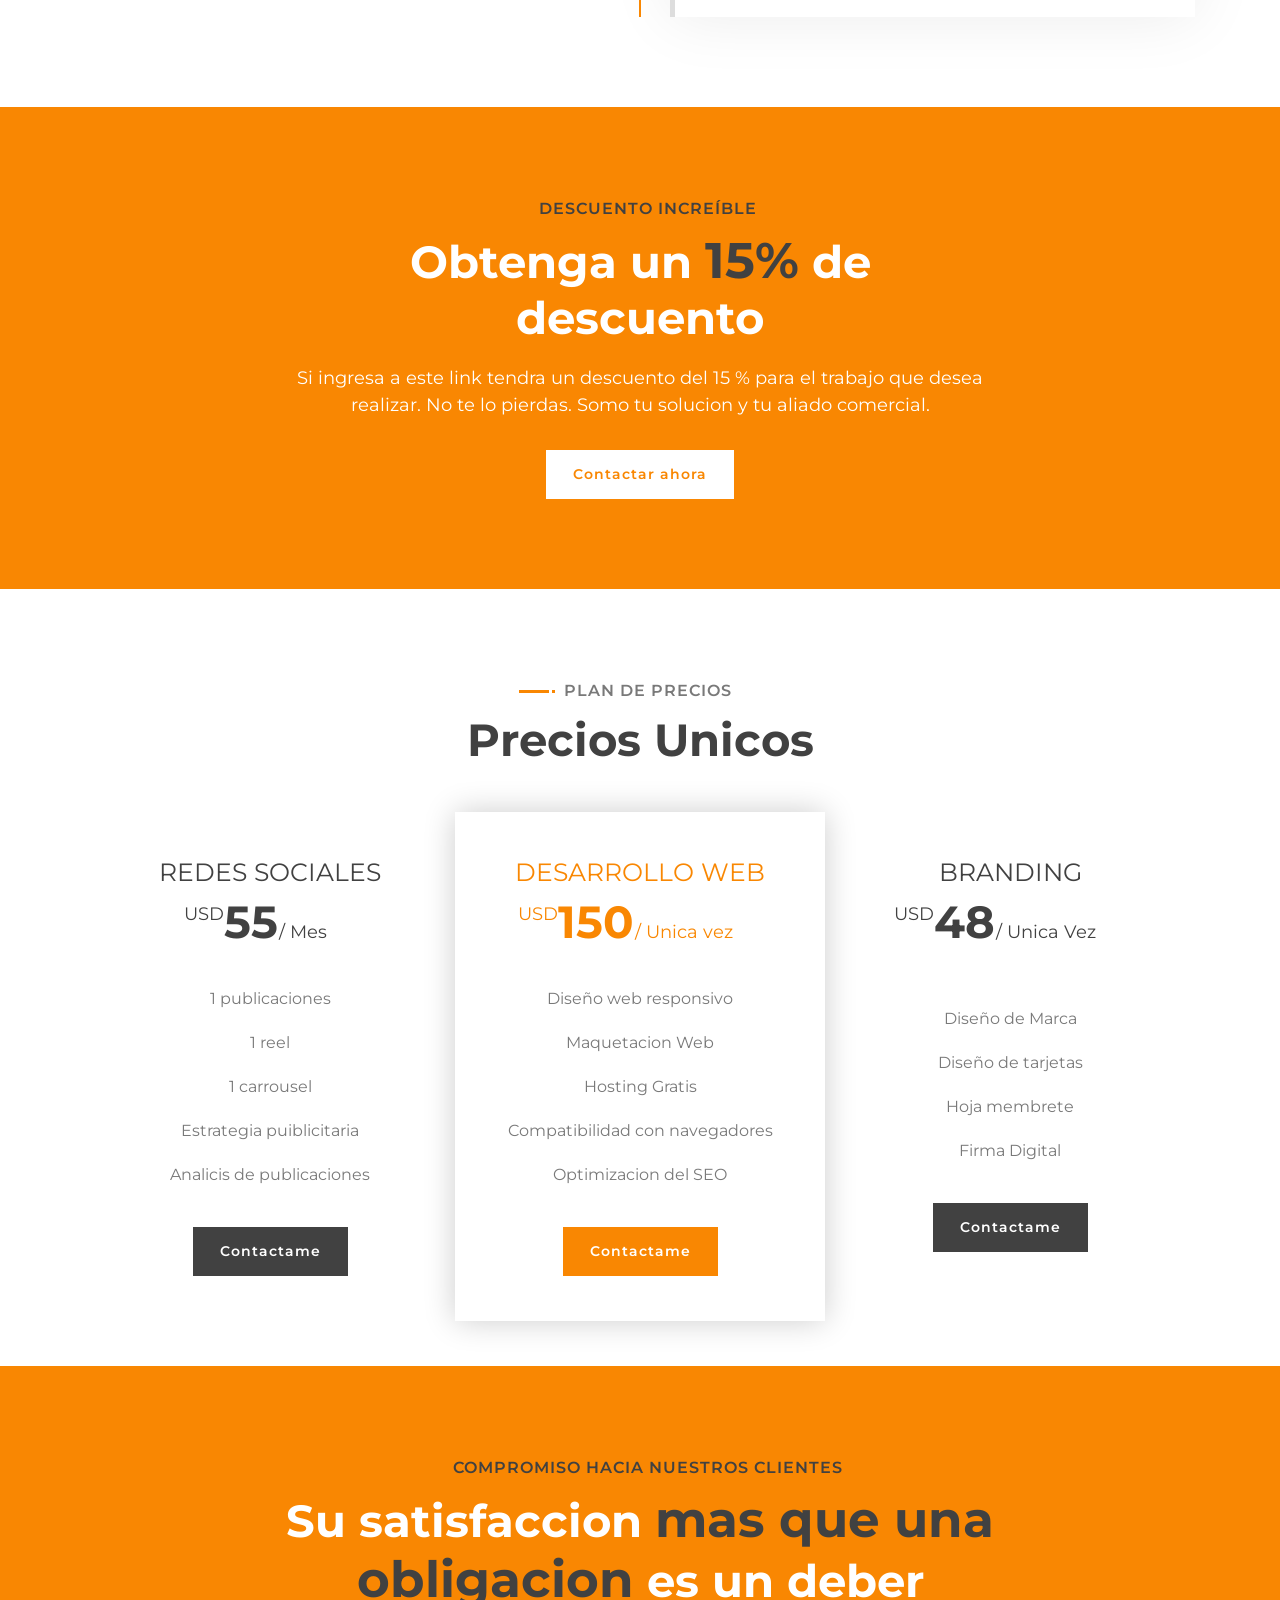
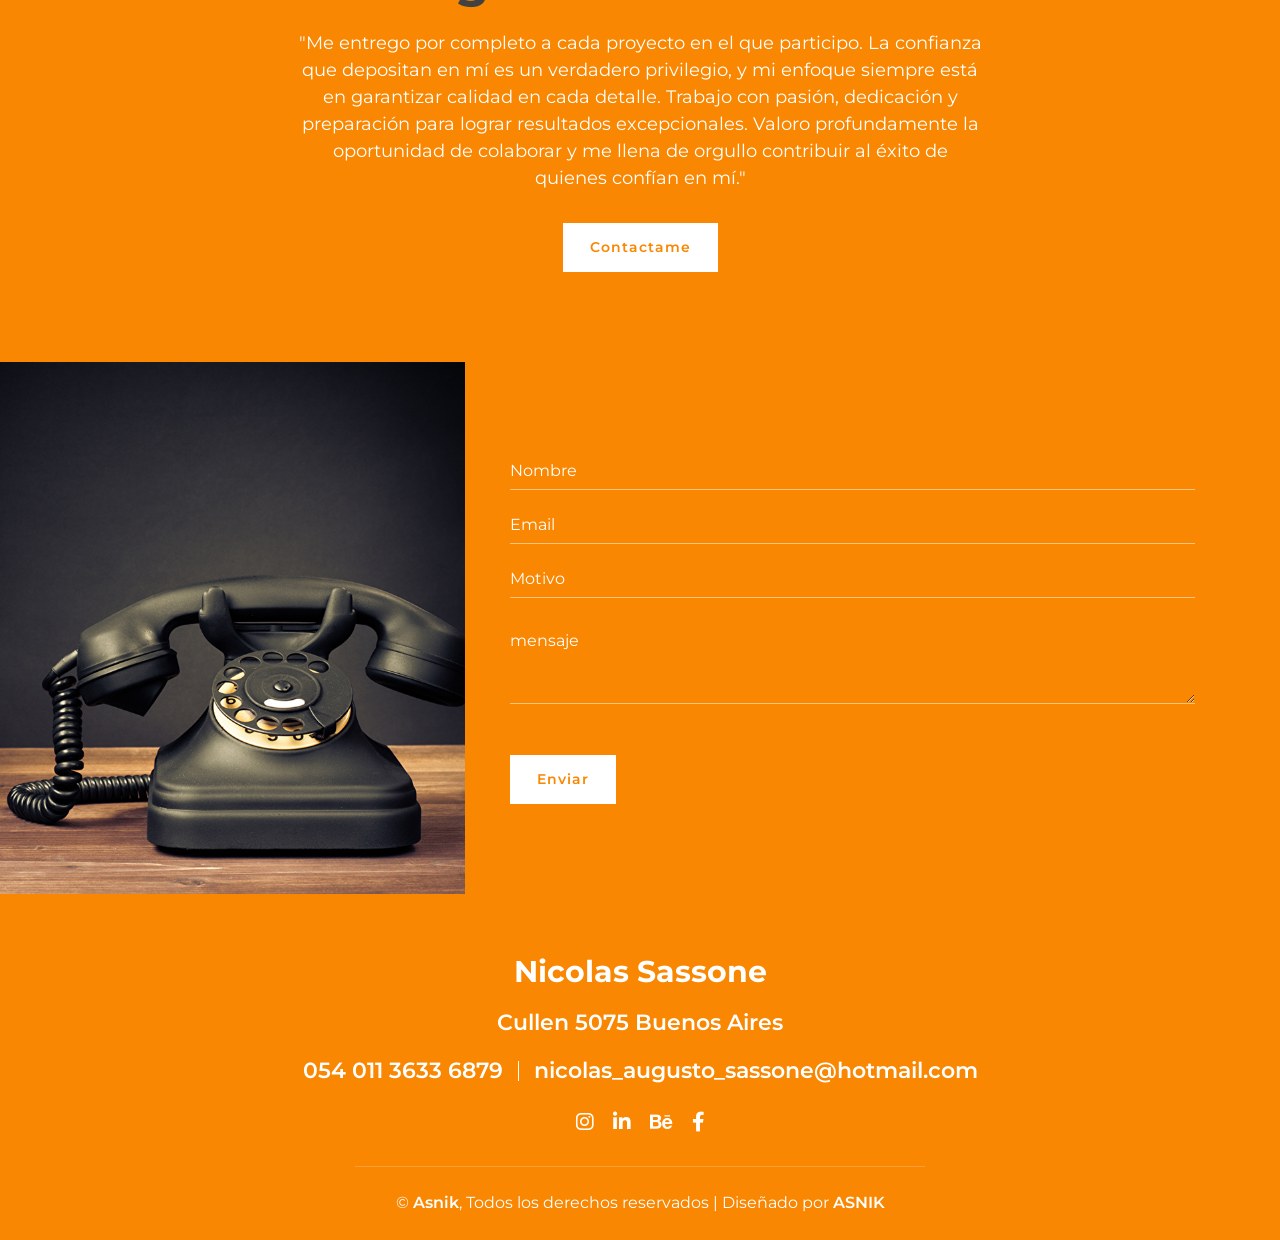
==== commit 373ad94d: "ultimos cambios" ====
--- a/index.html
+++ b/index.html
@@ -674,23 +674,23 @@
                                 <div id="success"></div>
                                 <form name="sentMessage" id="contactForm" novalidate="novalidate">
                                     <div class="control-group">
-                                        <input type="text" class="form-control" id="name" placeholder="Your Name" required="required" data-validation-required-message="Please enter your name" />
+                                        <input type="text" class="form-control" id="name" placeholder="Nombre" required="required" data-validation-required-message="Please enter your name" />
                                         <p class="help-block"></p>
                                     </div>
                                     <div class="control-group">
-                                        <input type="email" class="form-control" id="email" placeholder="Your Email" required="required" data-validation-required-message="Please enter your email" />
+                                        <input type="email" class="form-control" id="email" placeholder="Email" required="required" data-validation-required-message="Please enter your email" />
                                         <p class="help-block"></p>
                                     </div>
                                     <div class="control-group">
-                                        <input type="text" class="form-control" id="subject" placeholder="Subject" required="required" data-validation-required-message="Please enter a subject" />
+                                        <input type="text" class="form-control" id="subject" placeholder="Motivo" required="required" data-validation-required-message="Please enter a subject" />
                                         <p class="help-block"></p>
                                     </div>
                                     <div class="control-group">
-                                        <textarea class="form-control" id="message" placeholder="Message" required="required" data-validation-required-message="Please enter your message"></textarea>
+                                        <textarea class="form-control" id="message" placeholder="mensaje" required="required" data-validation-required-message="Please enter your message"></textarea>
                                         <p class="help-block"></p>
                                     </div>
                                     <div>
-                                        <button class="btn" type="submit" id="sendMessageButton">Send Message</button>
+                                        <button class="btn" type="submit" id="sendMessageButton">Enviar</button>
                                     </div>
                                 </form>
                             </div>
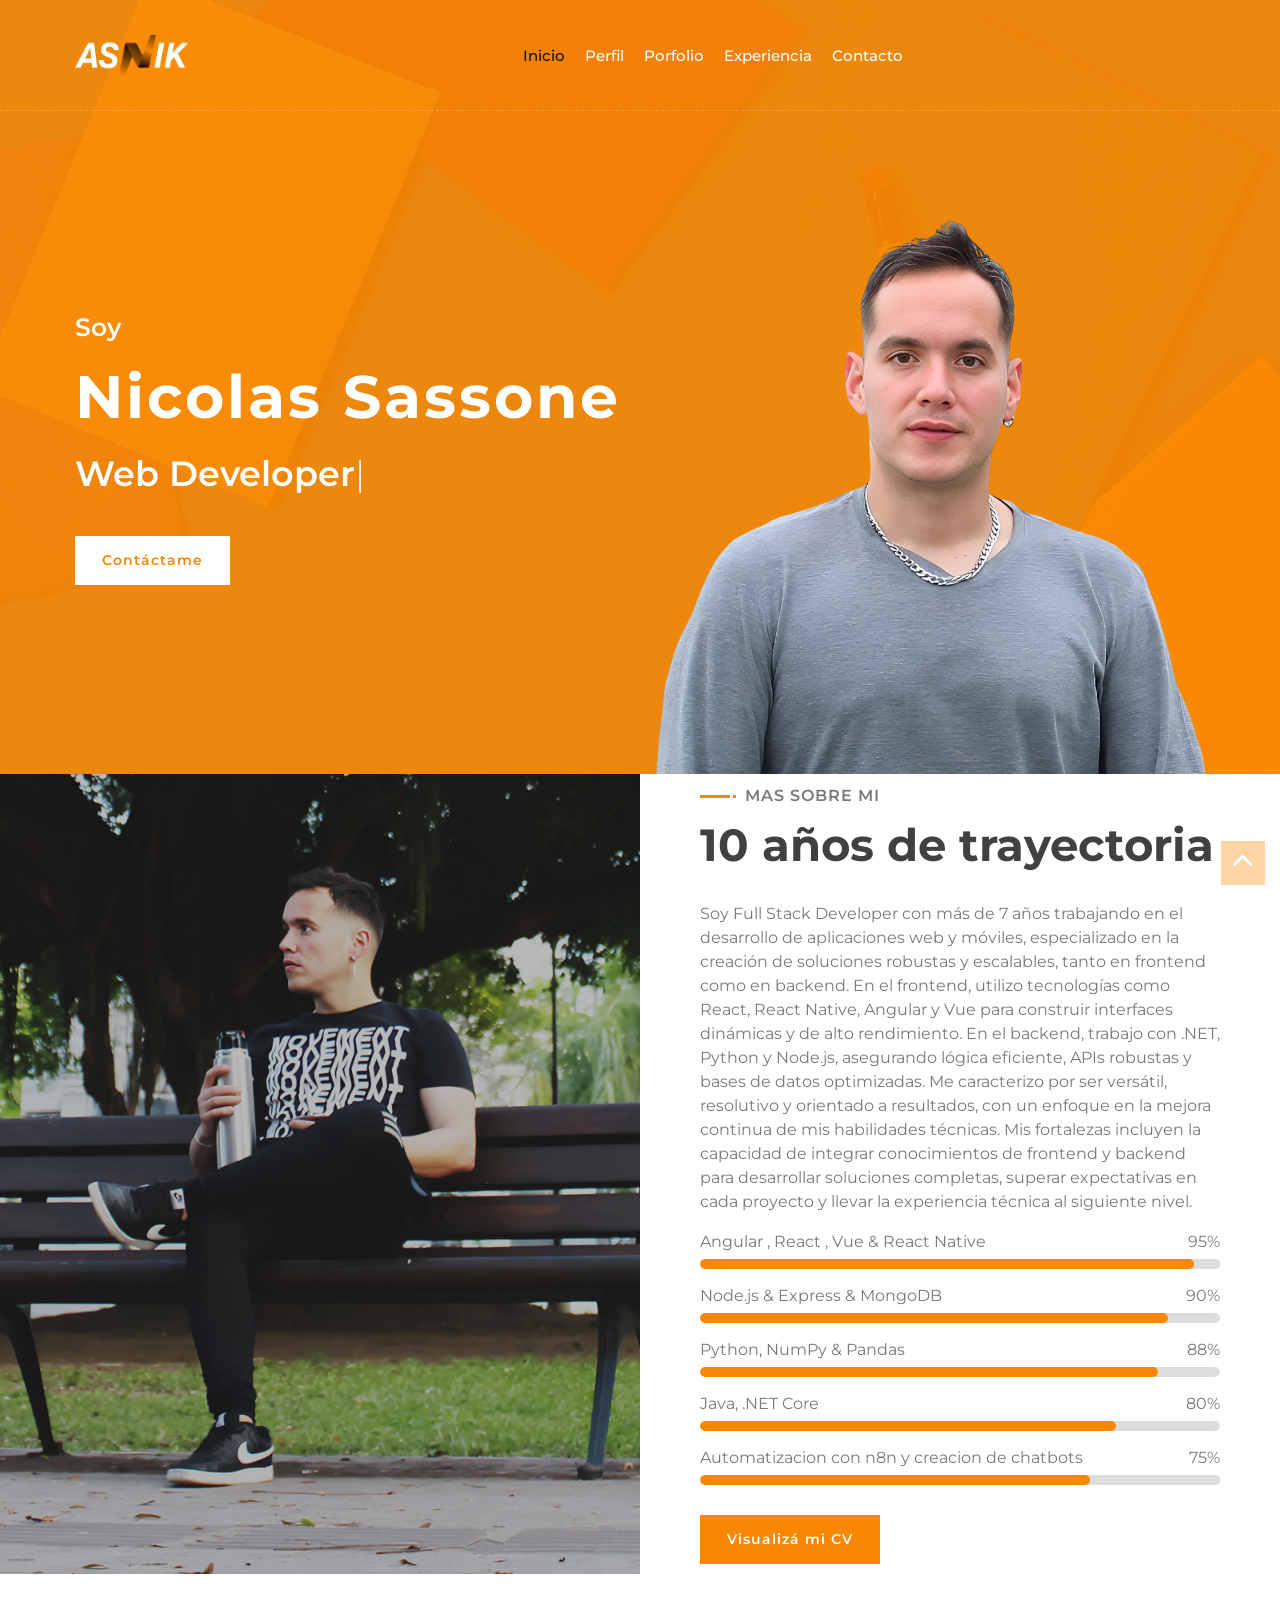
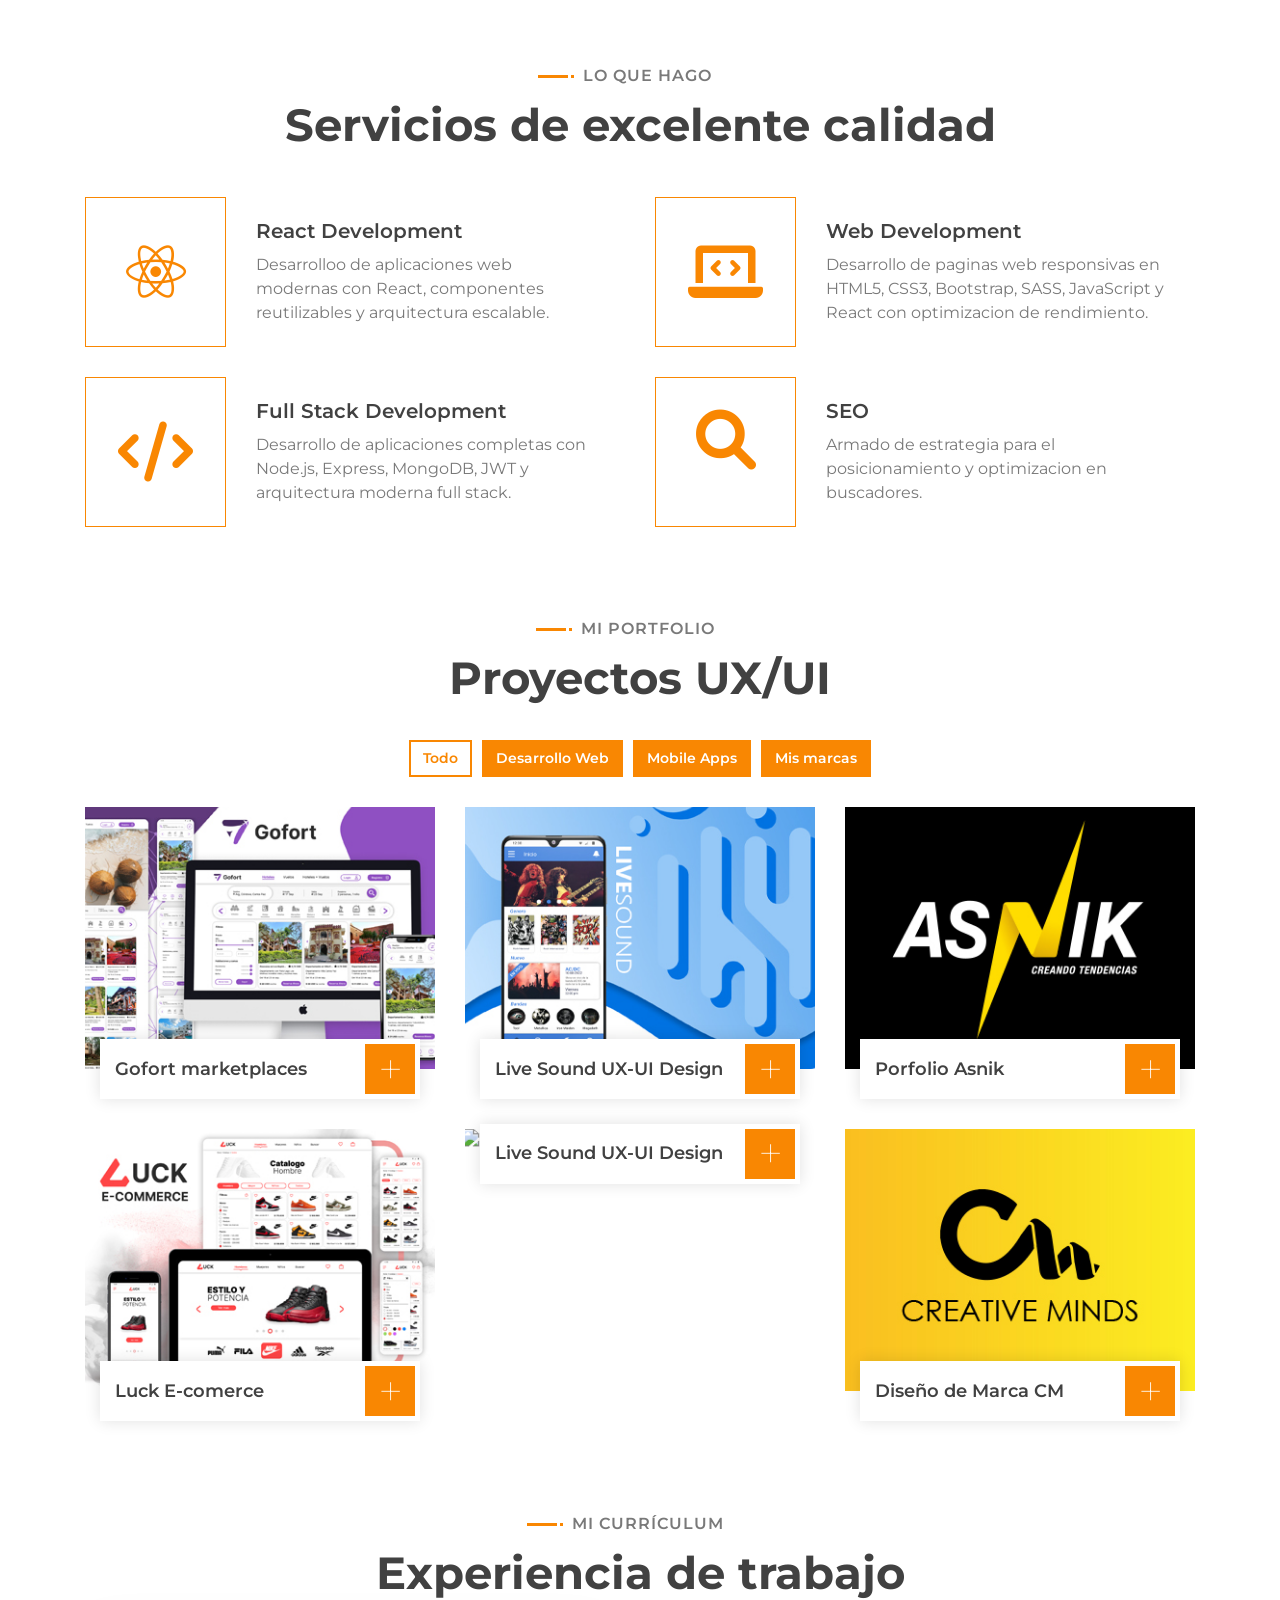
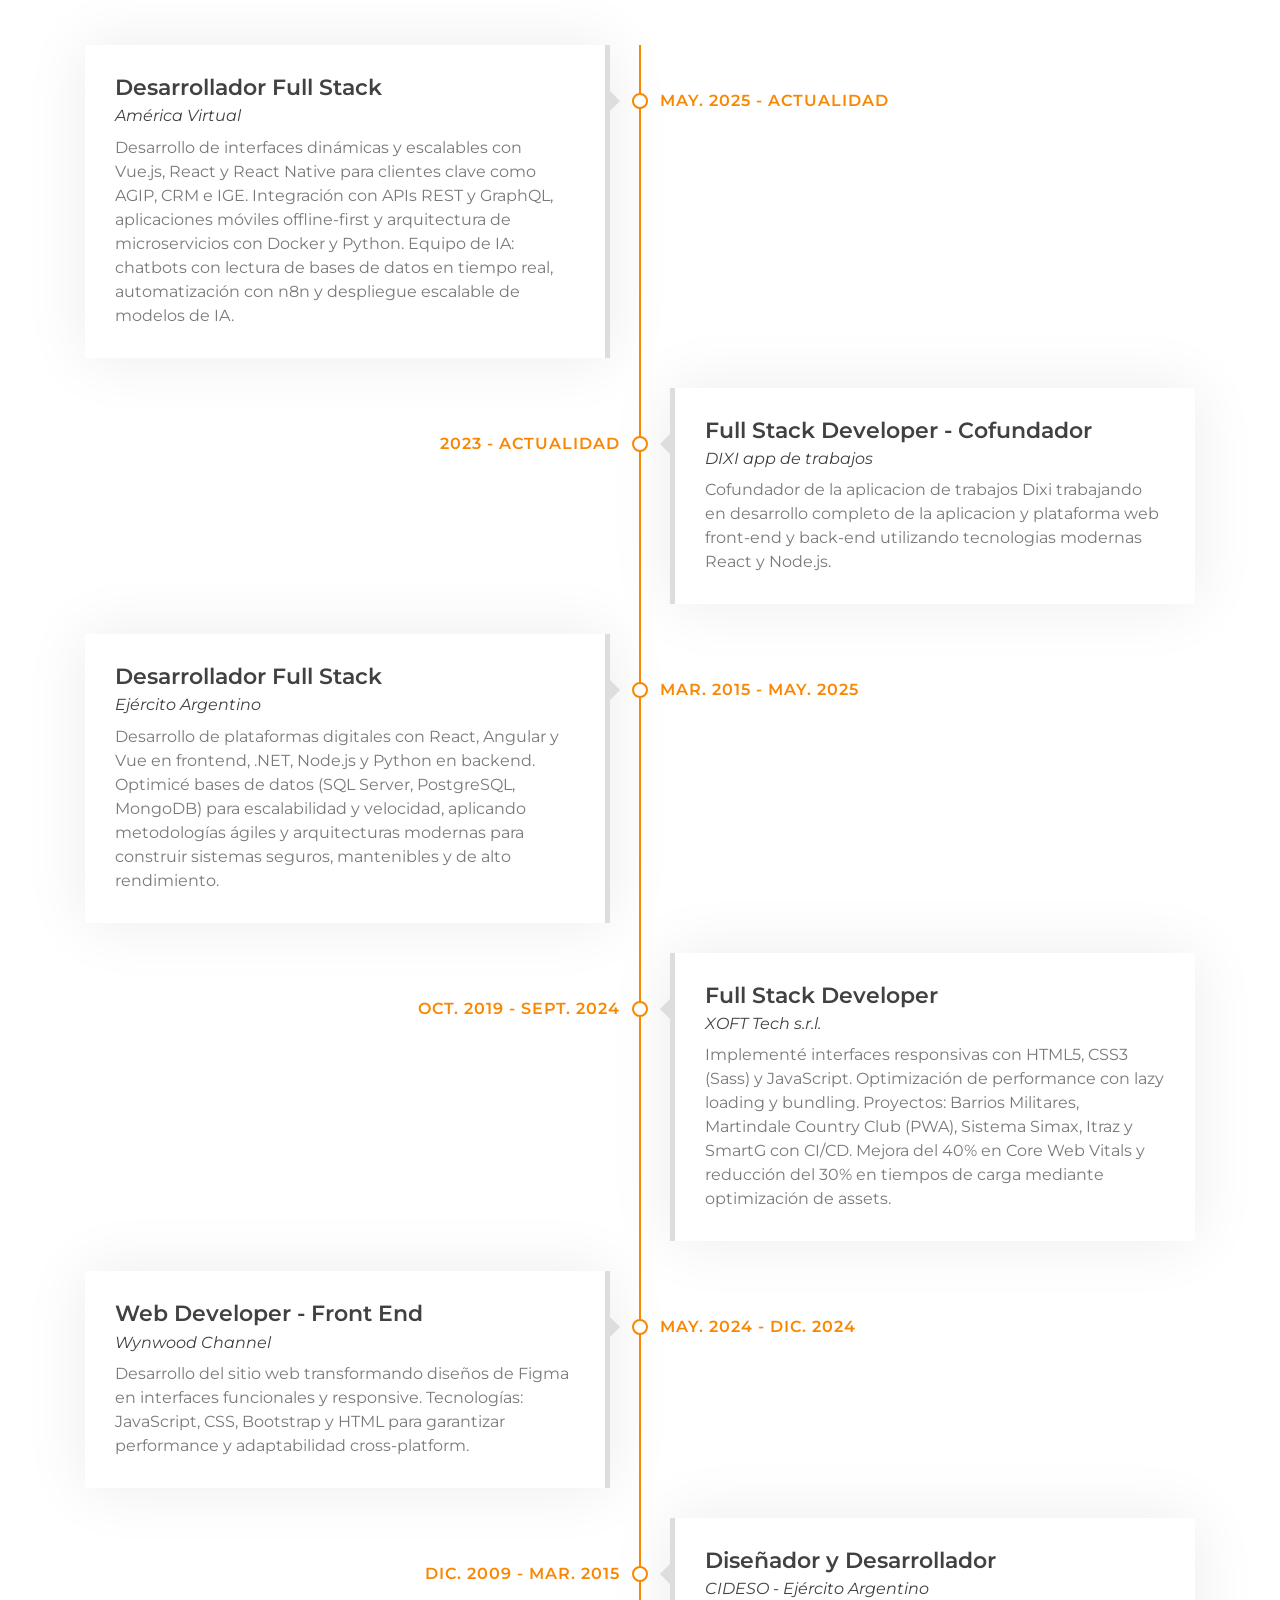
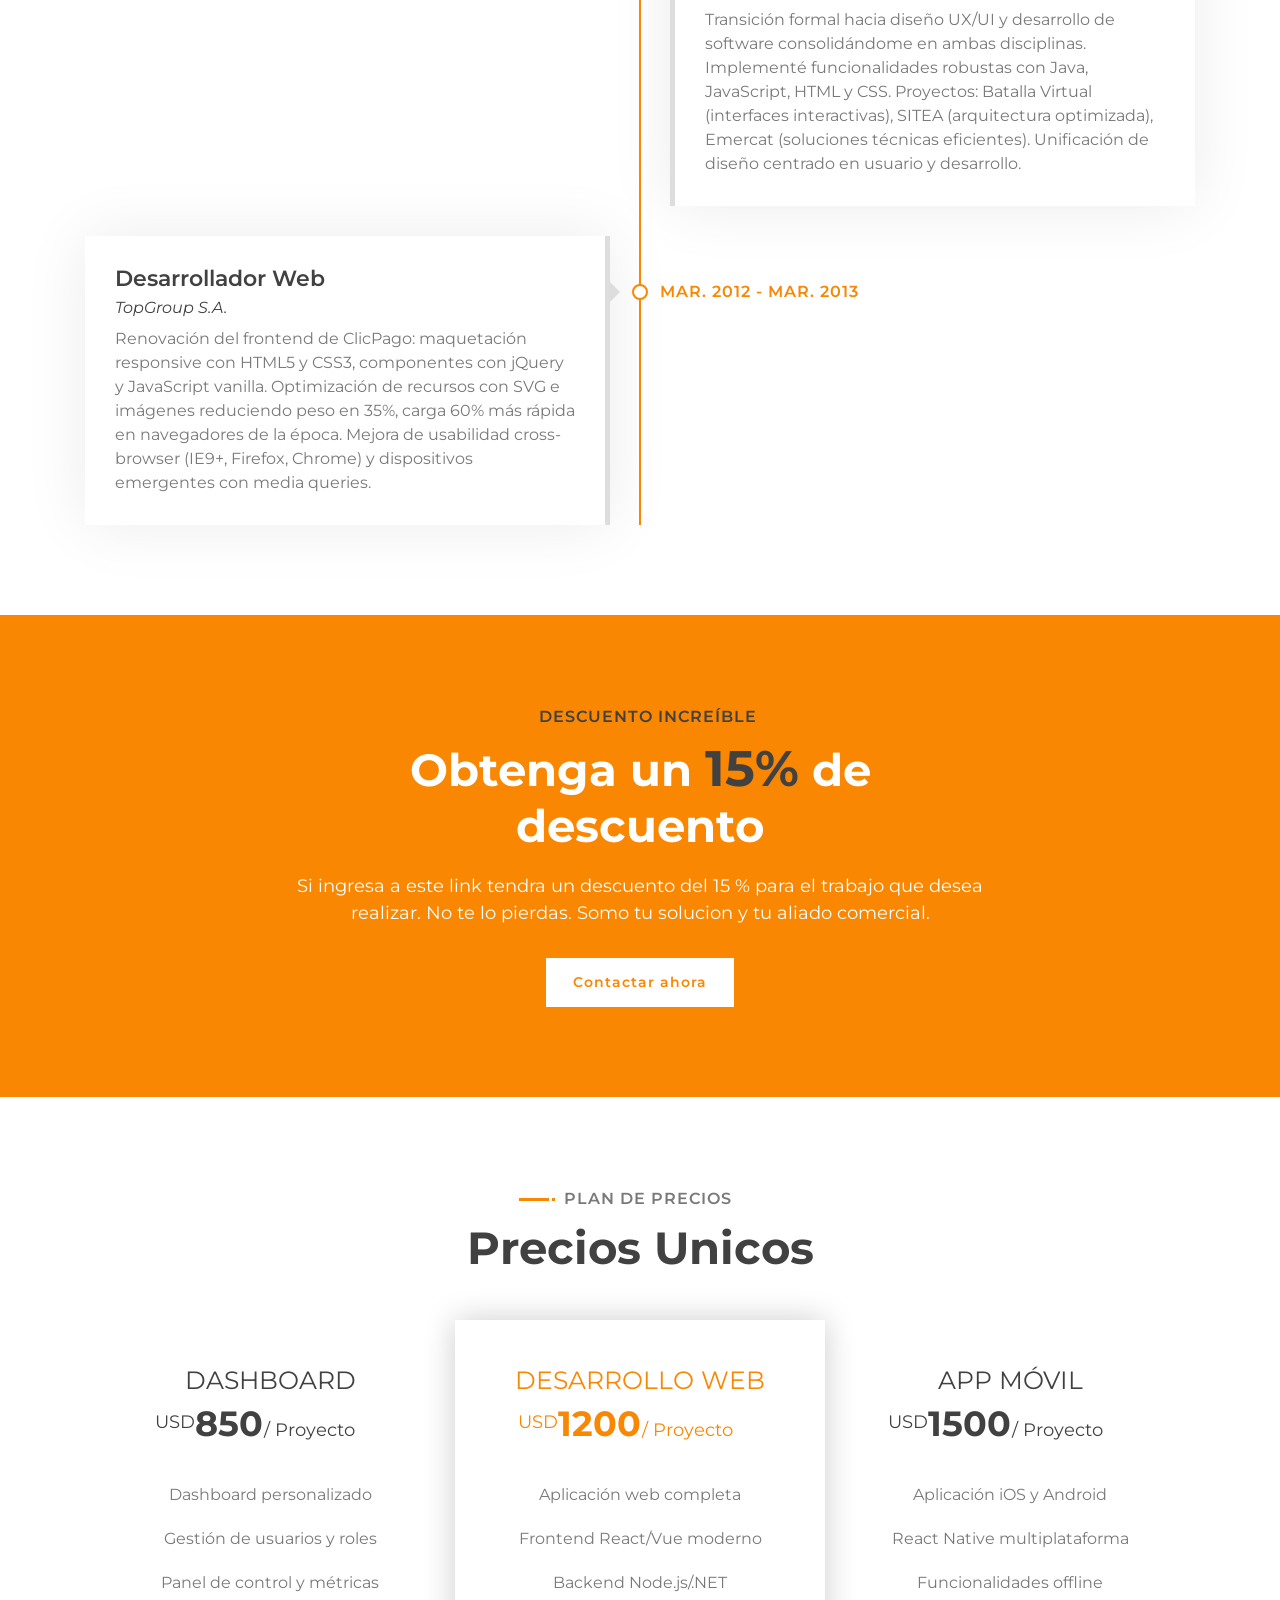
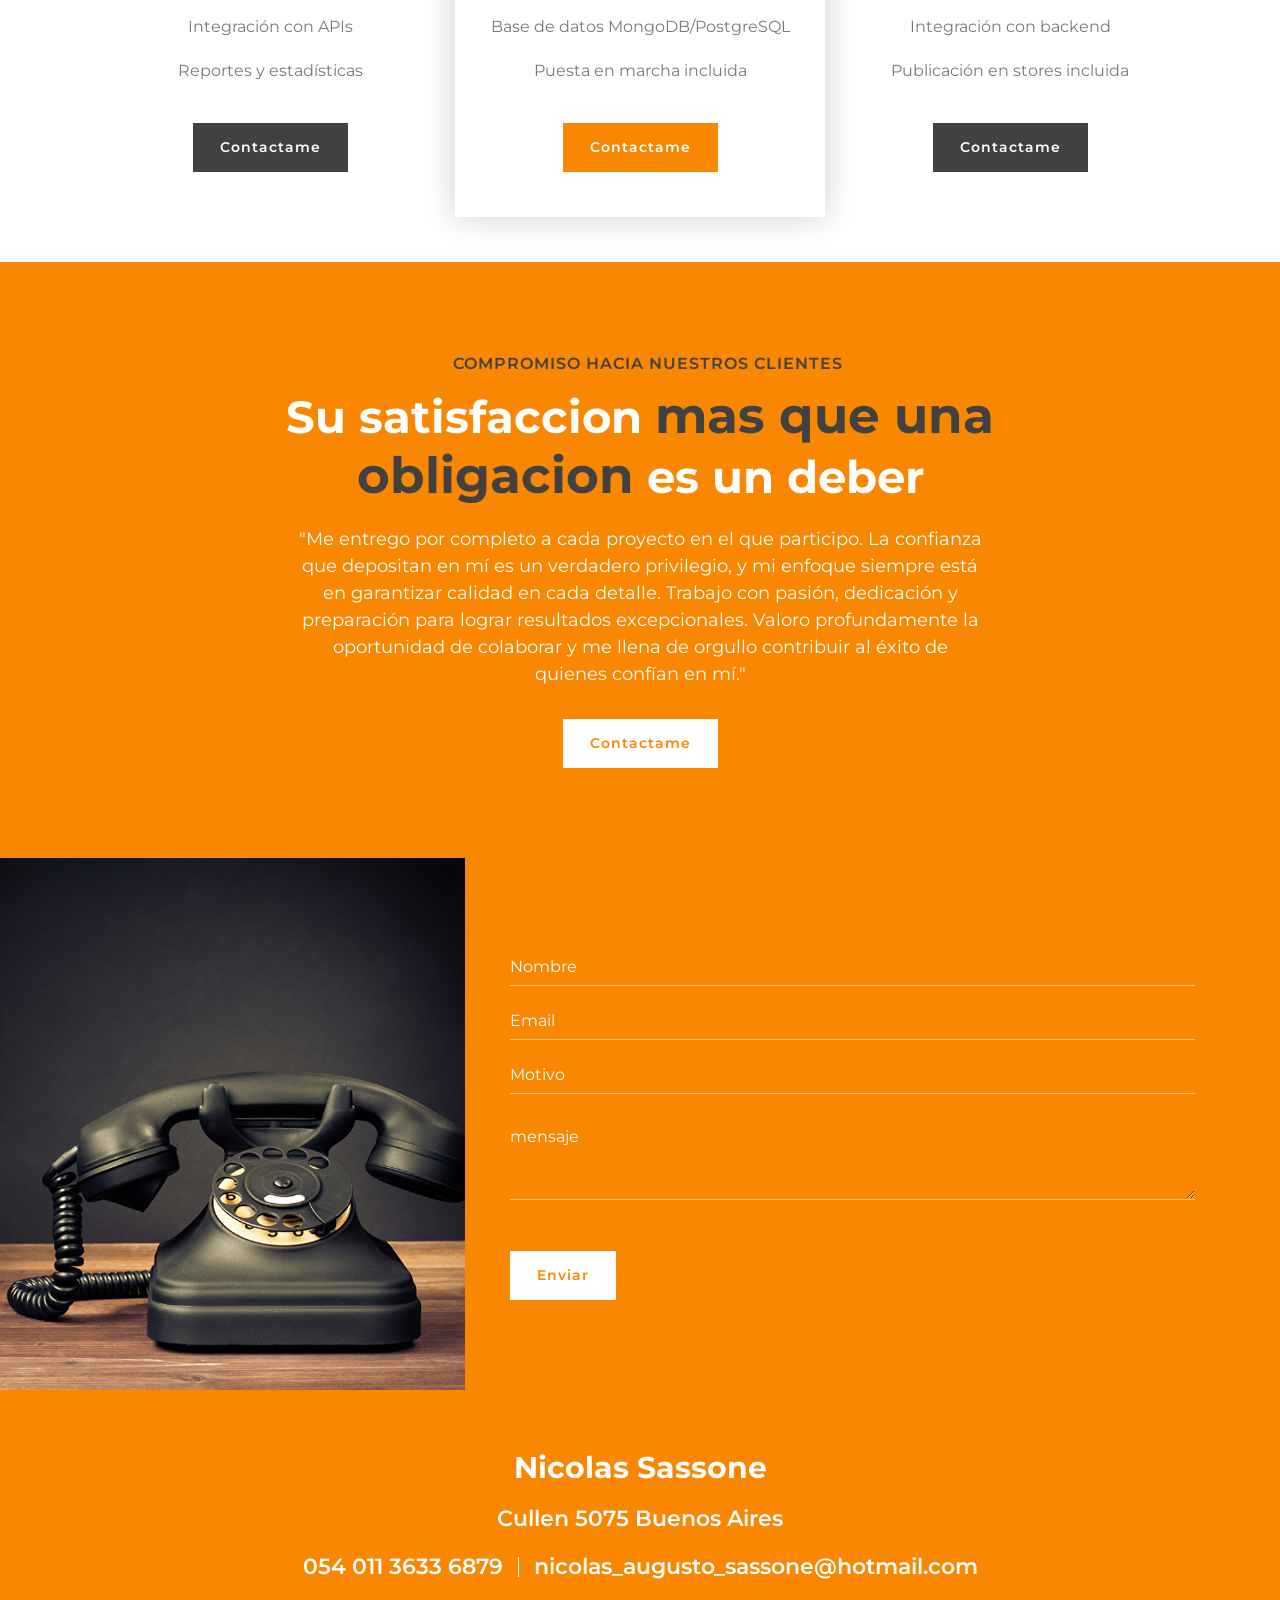
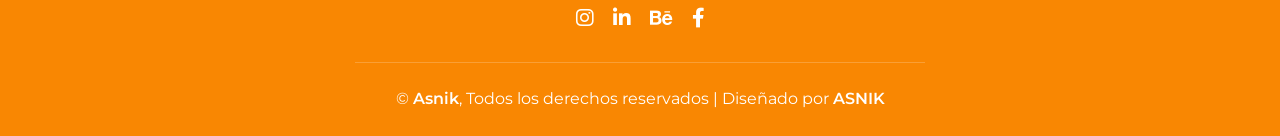
==== commit c6e358d6: "ultimos cambios" ====
--- a/index.html
+++ b/index.html
@@ -60,7 +60,7 @@
                                 <p>Soy</p>
                                 <h1>Nicolas Sassone</h1>
                                 <h2></h2>
-                                <div class="typed-text">UX UI Designer, Web Designer, Web Developer, Front End Developer,</div>
+                                <div class="typed-text">Web Developer, Front End Developer, Full Stack Developer, React Developer,</div>
                             </div>
                             <div class="hero-btn">
                                 <a class="btn" href="https://api.whatsapp.com/send?phone=+5401136336879&text=Hola%20estoy%20interesado%20en%20su%20perfil,%20quiero%20hablar%20con%20usted,%20por%20favor%20cont%C3%A1ctenme." target="_blank">Contáctame</a>
@@ -95,37 +95,47 @@
                             </div>
                             <div class="about-text">
                                 <p>
-                                    Diseñador web con más de 10 años trabajando en diseño de experiencias para el usuario,
-                                    y desarrollo web. Me caracterizo por poseer creatividad y eficiencia, además de poseer 
-                                    un enfoque en la mejora continua de mis habilidades. Mis fortalezas incluyen la capacidad de
-                                    crear interfaces intuitivas y visualmente atractivas, tambien me destaco en el diseño y desarrollo  
-                                    de sitios web responsivos.
+                                    Soy Full Stack Developer con más de 7 años trabajando en el desarrollo de aplicaciones web y móviles,
+                                    especializado en la creación de soluciones robustas y escalables, tanto en frontend como en backend.
+                                    En el frontend, utilizo tecnologías como React, React Native, Angular y Vue para construir interfaces 
+                                    dinámicas y de alto rendimiento. En el backend, trabajo con .NET, Python y Node.js, asegurando lógica 
+                                    eficiente, APIs robustas y bases de datos optimizadas.
+                                    Me caracterizo por ser versátil, resolutivo y orientado a resultados, con un enfoque en la mejora 
+                                    continua de mis habilidades técnicas. Mis fortalezas incluyen la capacidad de integrar conocimientos 
+                                    de frontend y backend para desarrollar soluciones completas, superar expectativas en cada proyecto y 
+                                    llevar la experiencia técnica al siguiente nivel.
                                 </p>
                             </div>
                             <div class="skills">
                                 <div class="skill-name">
-                                    <p>UX UI Design</p><p>95%</p>
+                                    <p>Angular , React , Vue & React Native</p><p>95%</p>
                                 </div>
                                 <div class="progress">
                                     <div class="progress-bar" role="progressbar" aria-valuenow="95" aria-valuemin="0" aria-valuemax="100"></div>
                                 </div>
                                 <div class="skill-name">
-                                    <p>Web Development</p><p>85%</p>
-                                </div>
-                                <div class="progress">
-                                    <div class="progress-bar" role="progressbar" aria-valuenow="85" aria-valuemin="0" aria-valuemax="100"></div>
-                                </div>
-                                <div class="skill-name">
-                                    <p>Branding</p><p>90%</p>
+                                    <p>Node.js & Express & MongoDB</p><p>90%</p>
                                 </div>
                                 <div class="progress">
                                     <div class="progress-bar" role="progressbar" aria-valuenow="90" aria-valuemin="0" aria-valuemax="100"></div>
                                 </div>
                                 <div class="skill-name">
-                                    <p>SEO</p><p>80%</p>
+                                    <p>Python, NumPy & Pandas</p><p>88%</p>
+                                </div>
+                                <div class="progress">
+                                    <div class="progress-bar" role="progressbar" aria-valuenow="88" aria-valuemin="0" aria-valuemax="100"></div>
+                                </div>
+                                <div class="skill-name">
+                                    <p> Java, .NET Core</p><p>80%</p>
                                 </div>
                                 <div class="progress">
                                     <div class="progress-bar" role="progressbar" aria-valuenow="80" aria-valuemin="0" aria-valuemax="100"></div>
+                                </div>
+                                <div class="skill-name">
+                                    <p>Automatizacion con n8n y creacion de chatbots</p><p>75%</p>
+                                </div>
+                                <div class="progress">
+                                    <div class="progress-bar" role="progressbar" aria-valuenow="75" aria-valuemin="0" aria-valuemax="100"></div>
                                 </div>
                                 
                             </div>
@@ -149,12 +159,12 @@
                     <div class="col-lg-6 wow fadeInUp" data-wow-delay="0.0s">
                         <div class="service-item">
                             <div class="service-icon">
-                                <i class="fa-brands fa-figma"></i>
+                                <i class="fa-brands fa-react"></i>
                             </div>
                             <div class="service-text">
-                                <h3>UX UI Design</h3>
-                                <p>
-                                    Diseño de app y paginas web responsivas, oriantada en la usabilidad y accesibilidad.
+                                <h3>React Development</h3>
+                                <p>
+                                    Desarrolloo de aplicaciones web modernas con React, componentes reutilizables y arquitectura escalable.
                                 </p>
                             </div>
                         </div>
@@ -167,7 +177,7 @@
                             <div class="service-text">
                                 <h3>Web Development</h3>
                                 <p>
-                                    Desarrolloo de paginas web responsivas en html, css, js y react. 
+                                    Desarrollo de paginas web responsivas en HTML5, CSS3, Bootstrap, SASS, JavaScript y React con optimizacion de rendimiento.
                                 </p>
                             </div>
                         </div>
@@ -175,12 +185,12 @@
                     <div class="col-lg-6 wow fadeInUp" data-wow-delay="0.4s">
                         <div class="service-item">
                             <div class="service-icon">
-                                <i class="fa-solid fa-palette"></i>
+                                <i class="fa-solid fa-code"></i>
                             </div>
                             <div class="service-text">
-                                <h3>Branding</h3>
-                                <p>
-                                    Utilizacion de inteligencia artificial para mejorar la calidad del trabajo. 
+                                <h3>Full Stack Development</h3>
+                                <p>
+                                    Desarrollo de aplicaciones completas con Node.js, Express, MongoDB, JWT y arquitectura moderna full stack.
                                 </p>
                             </div>
                         </div>
@@ -208,16 +218,16 @@
         <div class="portfolio" id="portfolio">
             <div class="container">
                 <div class="section-header text-center wow zoomIn" data-wow-delay="0.1s">
-                    <p>My Portfolio</p>
-                    <h2>My Excellent Portfolio</h2>
+                    <p>Mi Portfolio</p>
+                    <h2>Proyectos UX/UI</h2>
                 </div>
                 <div class="row">
                     <div class="col-12">
                         <ul id="portfolio-filter">
                             <li data-filter="*" class="filter-active">Todo</li>
-                            <li data-filter=".filter-1">Diseño y desarrollo Web</li>
-                            <li data-filter=".filter-2">Diseño UX UI</li>
-                            <li data-filter=".filter-3">Branding</li>
+                            <li data-filter=".filter-1">Desarrollo Web</li>
+                            <li data-filter=".filter-2">Mobile Apps</li>
+                            <li data-filter=".filter-3">Mis marcas</li>
                         </ul>
                     </div>
                 </div>
@@ -302,74 +312,83 @@
                 <div class="timeline">
                     <div class="timeline-item left wow slideInLeft" data-wow-delay="0.1s">
                         <div class="timeline-text">
-                            <div class="timeline-date">2024 - Actualidad</div>
-                            <h2>UX UI App - Diseño y desarrollo Web</h2>
-                            <h4>DIXI app de trabajos</h4>
-                            <p>
-                                Soy cofundador de la aplicacion de trabajos Dixi en ella trabaje sobre el diseño de la aplicacion y
-                                tambien en el diseño y desarrollo de la plataforma web.
-                        , 
+                            <div class="timeline-date">may. 2025 - Actualidad</div>
+                            <h2>Desarrollador Full Stack</h2>
+                            <h4>América Virtual</h4>
+                            <p>
+                                Desarrollo de interfaces dinámicas y escalables con Vue.js, React y React Native para clientes clave como AGIP, CRM e IGE.
+                                Integración con APIs REST y GraphQL, aplicaciones móviles offline-first y arquitectura de microservicios con Docker y Python.
+                                Equipo de IA: chatbots con lectura de bases de datos en tiempo real, automatización con n8n y despliegue escalable de modelos de IA.
                             </p>
                         </div>
                     </div>
                     <div class="timeline-item right wow slideInRight" data-wow-delay="0.1s">
                         <div class="timeline-text">
-                            <div class="timeline-date">2024 - Actualidad</div>
-                            <h2>Diseño y desarrollo Web </h2>
-                            <h4>Wynwood Channel</h4>
-                            <p>
-                                Trabaje en el diseño y desarrollo de la plataforma web que tiene como finalidad publicitar restaurante y alojamientos en su paginas
-                                tambien agregue estrategia al SEO para posicionamientos en buscadores.
-                                
+                            <div class="timeline-date">2023 - Actualidad</div>
+                            <h2>Full Stack Developer - Cofundador</h2>
+                            <h4>DIXI app de trabajos</h4>
+                            <p>
+                                Cofundador de la aplicacion de trabajos Dixi trabajando en desarrollo completo de la aplicacion
+                                y plataforma web front-end y back-end utilizando tecnologias modernas React y Node.js.
                             </p>
                         </div>
                     </div>
                     <div class="timeline-item left wow slideInLeft" data-wow-delay="0.1s">
                         <div class="timeline-text">
-                            <div class="timeline-date">2019 - 2024</div>
-                            <h2>Diseñador UX UI y desarrollador web</h2>
-                            <h4>XOFT Tech s.r.l. </h4>
-                            <p>
-                                Mi objetivo principal fue asegurar que las aplicaciones y plataformas desarrolladas no 
-                                solo fueran visualmente atractivas, sino también funcionales y centradas en el usuario. 
-                                En los proyectos que trabaje fueron Pagina web barriosmilitares, Martindale Country Club, 
-                                sistema Simax, Itraz y SmartG..
+                            <div class="timeline-date">mar. 2015 - may. 2025</div>
+                            <h2>Desarrollador Full Stack</h2>
+                            <h4>Ejército Argentino</h4>
+                            <p>
+                                Desarrollo de plataformas digitales con React, Angular y Vue en frontend, .NET, Node.js y Python en backend.
+                                Optimicé bases de datos (SQL Server, PostgreSQL, MongoDB) para escalabilidad y velocidad, aplicando metodologías ágiles
+                                y arquitecturas modernas para construir sistemas seguros, mantenibles y de alto rendimiento.
                             </p>
                         </div>
                     </div>
                     <div class="timeline-item right wow slideInRight" data-wow-delay="0.1s">
                         <div class="timeline-text">
-                            <div class="timeline-date">2015 - 2024</div>
-                            <h2>Diseñador UX UI y desarrollador web</h2>
-                            <h4>Ejército Argentino</h4>
-                            <p>
-                                Participé en el diseño y desarrollo de plataformas digitales para el Ejército Argentino,
-                                contribuyendo al proceso de digitalización mediante la creación de experiencias de usuario 
-                                (UX/UI) centradas en la accesibilidad y eficiencia del sistema ZAPAdor.
+                            <div class="timeline-date">oct. 2019 - sept. 2024</div>
+                            <h2>Full Stack Developer</h2>
+                            <h4>XOFT Tech s.r.l. </h4>
+                            <p>
+                                Implementé interfaces responsivas con HTML5, CSS3 (Sass) y JavaScript. Optimización de performance con lazy loading y bundling.
+                                Proyectos: Barrios Militares, Martindale Country Club (PWA), Sistema Simax, Itraz y SmartG con CI/CD.
+                                Mejora del 40% en Core Web Vitals y reducción del 30% en tiempos de carga mediante optimización de assets.
                             </p>
                         </div>
                     </div>
                     <div class="timeline-item left wow slideInLeft" data-wow-delay="0.1s">
                         <div class="timeline-text">
-                            <div class="timeline-date">2009 - 2015</div>
-                            <h2>Diseñador UX UI y desarrollador web</h2>
-                            <h4>CIDESO - Ejército Argentino</h4>
-                            <p>
-                                Este puesto fue importante para mí, ya que me inció hacia el diseño UX/UI, 
-                                dado que en esos tiempos recien se empezada hablar de esta disiplina. Consolidado en esta 
-                                disiplina creae soluciones visuales centradas en el usuario y en sus necesidades.
+                            <div class="timeline-date">may. 2024 - dic. 2024</div>
+                            <h2>Web Developer - Front End</h2>
+                            <h4>Wynwood Channel</h4>
+                            <p>
+                                Desarrollo del sitio web transformando diseños de Figma en interfaces funcionales y responsive.
+                                Tecnologías: JavaScript, CSS, Bootstrap y HTML para garantizar performance y adaptabilidad cross-platform.
                             </p>
                         </div>
                     </div>
                     <div class="timeline-item right wow slideInRight" data-wow-delay="0.1s">
                         <div class="timeline-text">
-                            <div class="timeline-date">2009 - 2010</div>
-                            <h2>Diseñador y desarrollador web responsive</h2>
+                            <div class="timeline-date">dic. 2009 - mar. 2015</div>
+                            <h2>Diseñador y Desarrollador</h2>
+                            <h4>CIDESO - Ejército Argentino</h4>
+                            <p>
+                                Transición formal hacia diseño UX/UI y desarrollo de software consolidándome en ambas disciplinas.
+                                Implementé funcionalidades robustas con Java, JavaScript, HTML y CSS. Proyectos: Batalla Virtual (interfaces interactivas),
+                                SITEA (arquitectura optimizada), Emercat (soluciones técnicas eficientes). Unificación de diseño centrado en usuario y desarrollo.
+                            </p>
+                        </div>
+                    </div>
+                    <div class="timeline-item left wow slideInLeft" data-wow-delay="0.1s">
+                        <div class="timeline-text">
+                            <div class="timeline-date">mar. 2012 - mar. 2013</div>
+                            <h2>Desarrollador Web</h2>
                             <h4>TopGroup S.A.</h4>
                             <p>
-                                Durante mi trabajo en la plataforma ClicPago, me encargué del diseño UI web y la renovación de su estética.
-                                Mi enfoque principal fue actualizar y mejorar la interfaz de usuario, asegurando una experiencia 
-                                visualmente atractiva y funcional.
+                                Renovación del frontend de ClicPago: maquetación responsive con HTML5 y CSS3, componentes con jQuery y JavaScript vanilla.
+                                Optimización de recursos con SVG e imágenes reduciendo peso en 35%, carga 60% más rápida en navegadores de la época.
+                                Mejora de usabilidad cross-browser (IE9+, Firefox, Chrome) y dispositivos emergentes con media queries.
                             </p>
                         </div>
                     </div>
@@ -412,20 +431,20 @@
                         <div class="price-item">
                             <div class="price-header">
                                 <div class="price-title">
-                                    <h2>Redes Sociales</h2>
+                                    <h2>Dashboard</h2>
                                 </div>
                                 <div class="price-prices">
-                                    <h2><small>USD</small>55<span>/ Mes</span></h2>
+                                    <h2><small>USD</small>850<span>/ Proyecto</span></h2>
                                 </div>
                             </div>
                             <div class="price-body">
                                 <div class="price-description">
                                     <ul>
-                                        <li>1 publicaciones</li>
-                                        <li>1 reel</li>
-                                        <li>1 carrousel</li>
-                                        <li>Estrategia puiblicitaria</li>
-                                        <li>Analicis de publicaciones</li>
+                                        <li>Dashboard personalizado</li>
+                                        <li>Gestión de usuarios y roles</li>
+                                        <li>Panel de control y métricas</li>
+                                        <li>Integración con APIs</li>
+                                        <li>Reportes y estadísticas</li>
                                     </ul>
                                 </div>
                             </div>
@@ -443,17 +462,17 @@
                                     <h2>Desarrollo Web</h2>
                                 </div>
                                 <div class="price-prices">
-                                    <h2><small>USD</small>150<span>/ Unica vez</span></h2>
+                                    <h2><small>USD</small>1200<span>/ Proyecto</span></h2>
                                 </div>
                             </div>
                             <div class="price-body">
                                 <div class="price-description">
                                     <ul>
-                                        <li>Diseño web responsivo</li>                                                                 
-                                        <li>Maquetacion Web</li>
-                                        <li>Hosting Gratis</li>
-                                        <li>Compatibilidad con navegadores</li>
-                                        <li>Optimizacion del SEO</li>
+                                        <li>Aplicación web completa</li>                                                                 
+                                        <li>Frontend React/Vue moderno</li>
+                                        <li>Backend Node.js/.NET</li>
+                                        <li>Base de datos MongoDB/PostgreSQL</li>
+                                        <li>Puesta en marcha incluida</li>
 
                                     </ul>
                                 </div>
@@ -469,20 +488,20 @@
                         <div class="price-item">
                             <div class="price-header">
                                 <div class="price-title">
-                                    <h2>Branding</h2>
+                                    <h2>App Móvil</h2>
                                 </div>
                                 <div class="price-prices">
-                                    <h2><small>USD</small>48<span>/ Unica Vez</span></h2>
+                                    <h2><small>USD</small>1500<span>/ Proyecto</span></h2>
                                 </div>
                             </div>
                             <div class="price-body">
                                 <div class="price-description">
                                     <ul>
-                                        <li></li>
-                                        <li>Diseño de Marca</li>
-                                        <li>Diseño de tarjetas</li>
-                                        <li>Hoja membrete </li>
-                                        <li>Firma Digital</li>
+                                        <li>Aplicación iOS y Android</li>
+                                        <li>React Native multiplataforma</li>
+                                        <li>Funcionalidades offline</li>
+                                        <li>Integración con backend</li>
+                                        <li>Publicación en stores incluida</li>
                                     </ul>
                                 </div>
                             </div>
--- a/css/style.css
+++ b/css/style.css
@@ -1110,7 +1110,7 @@
 }
 
 .price .price-prices h2 {
-    font-size: 45px;
+    font-size: 35px;
     font-weight: 700;
     margin-left: 10px;
 }
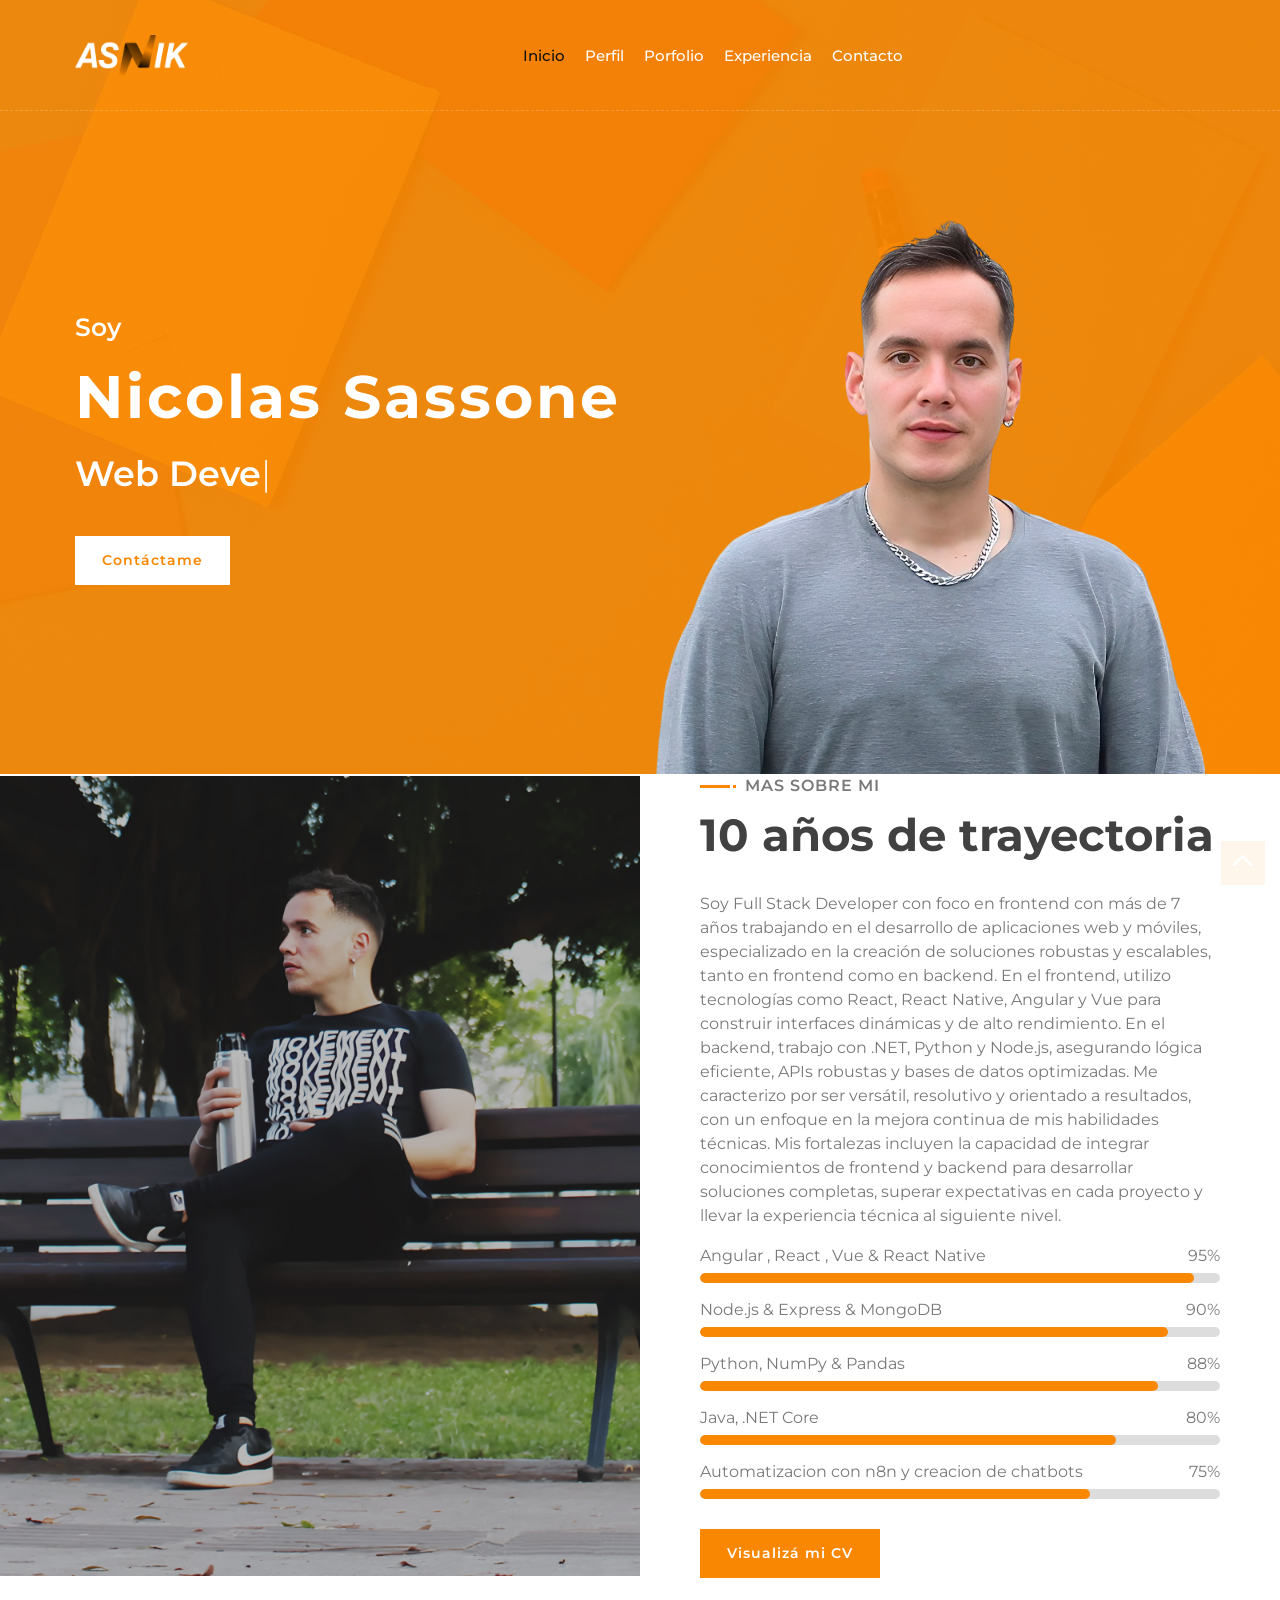
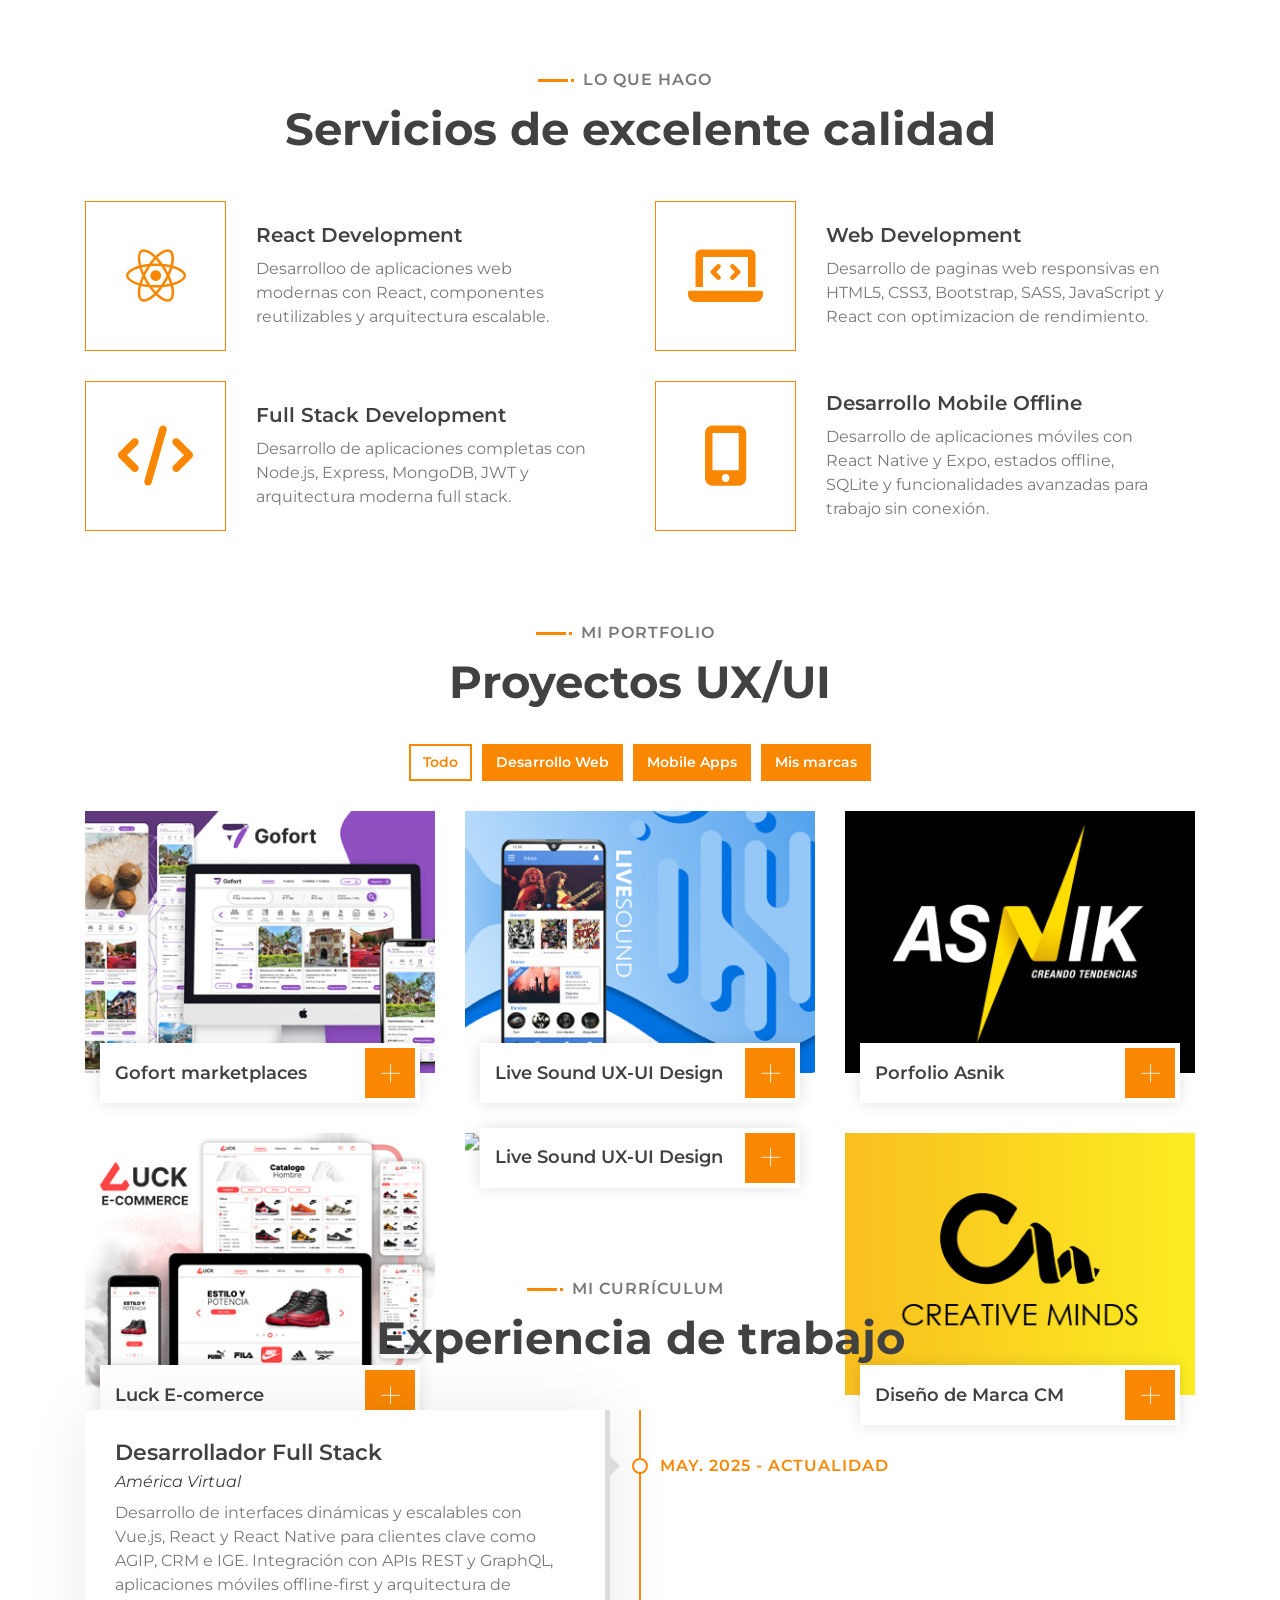
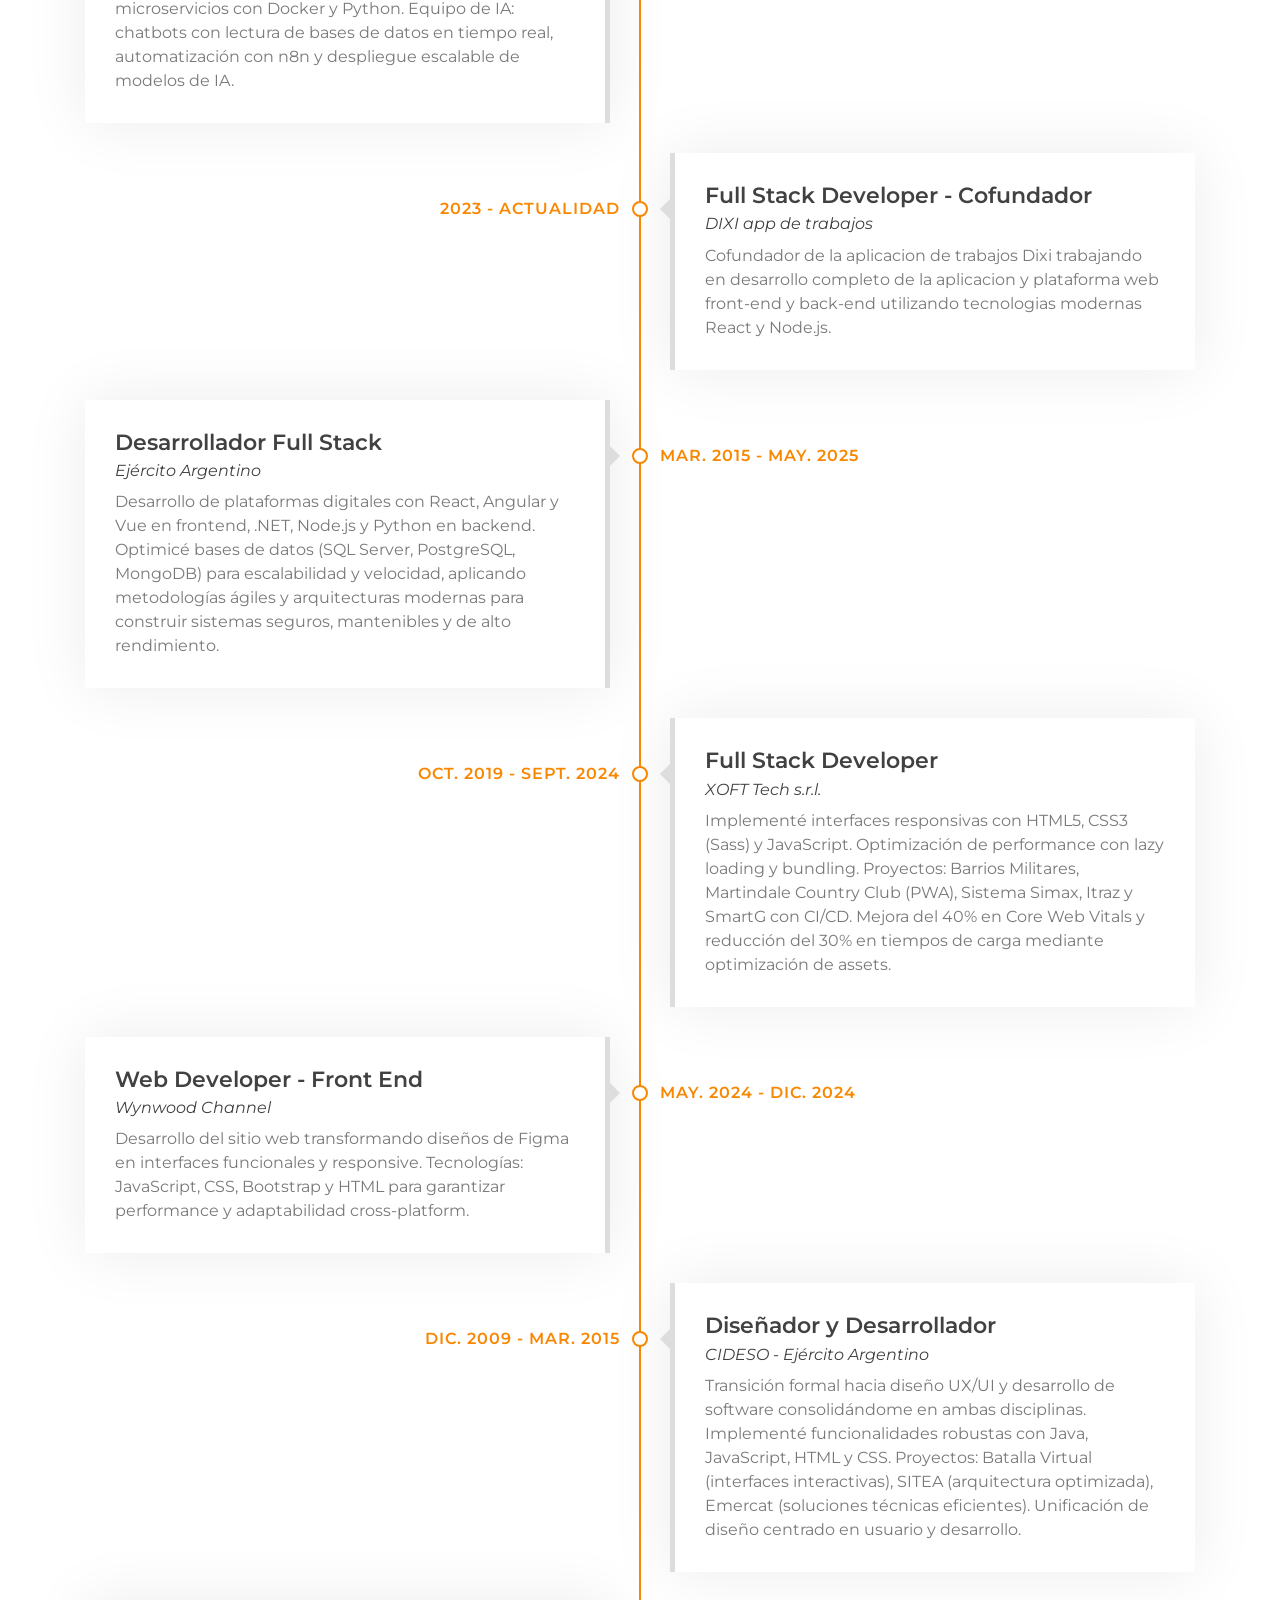
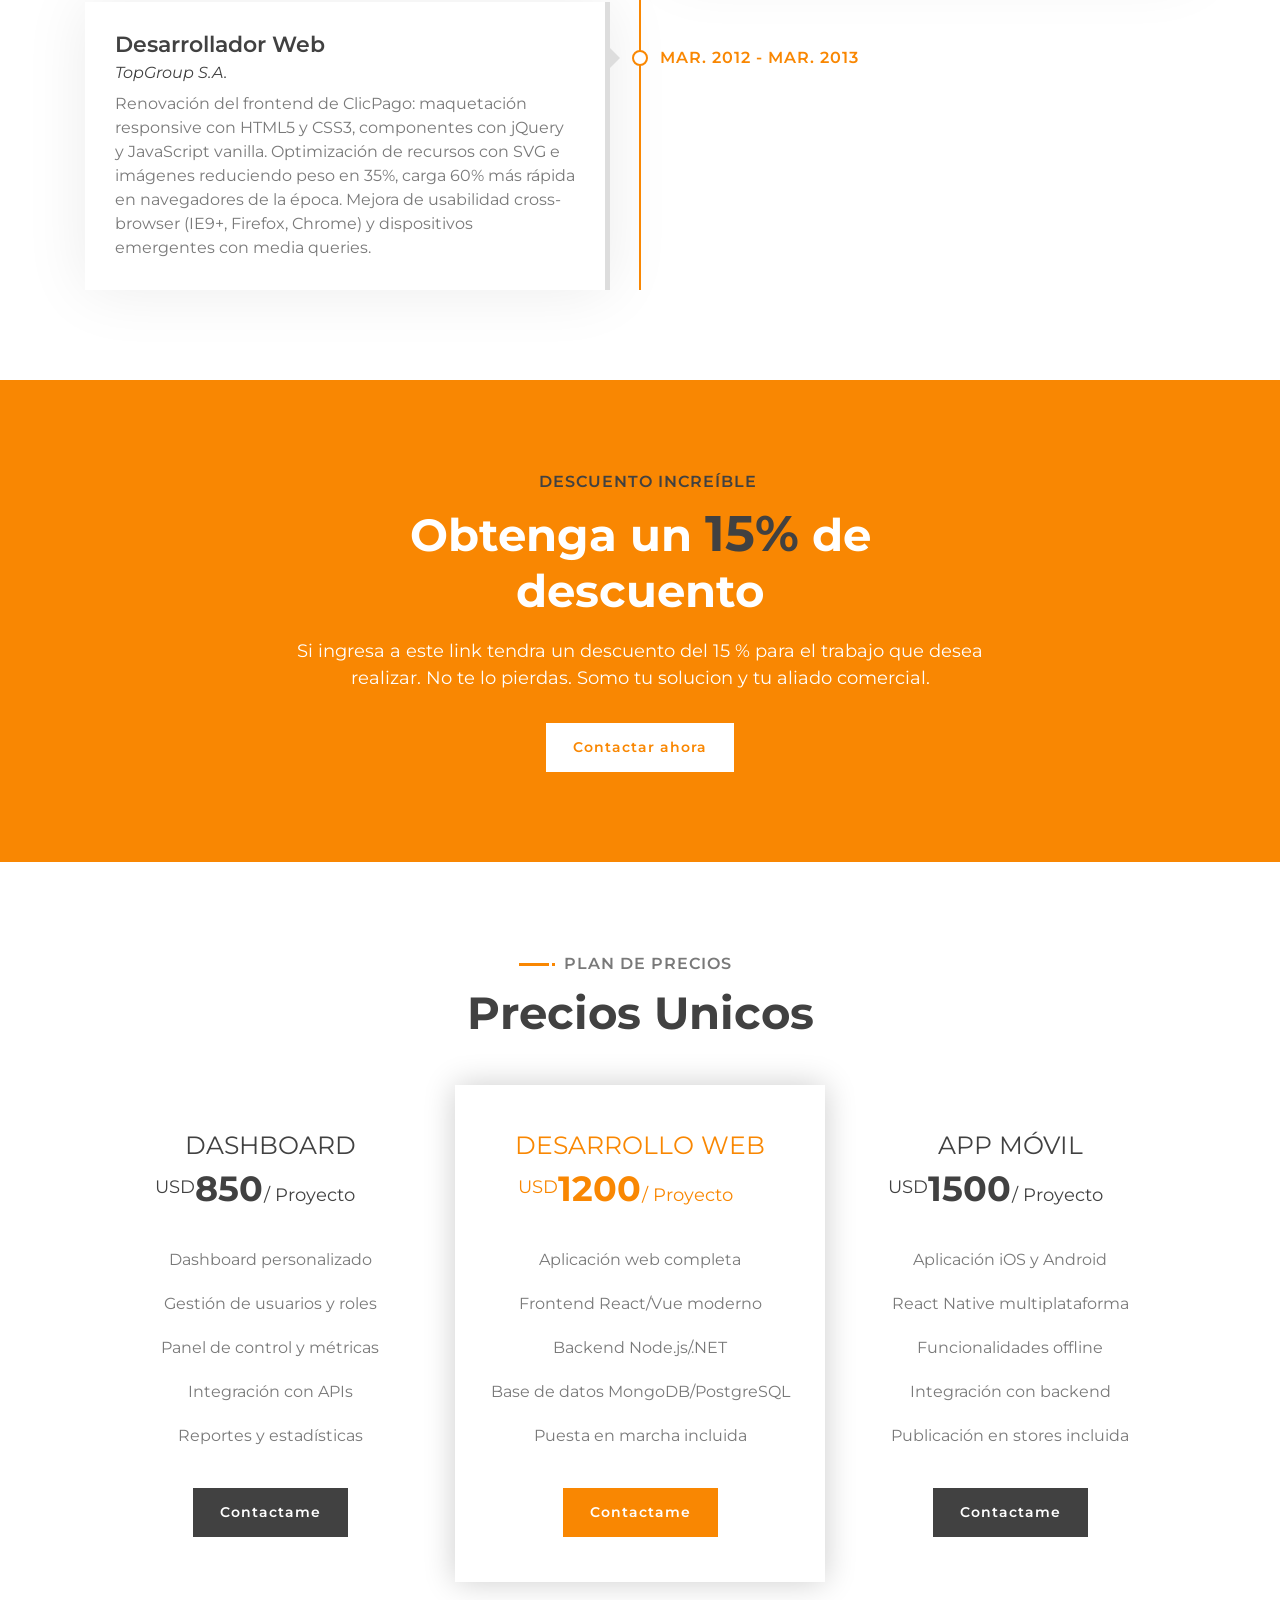
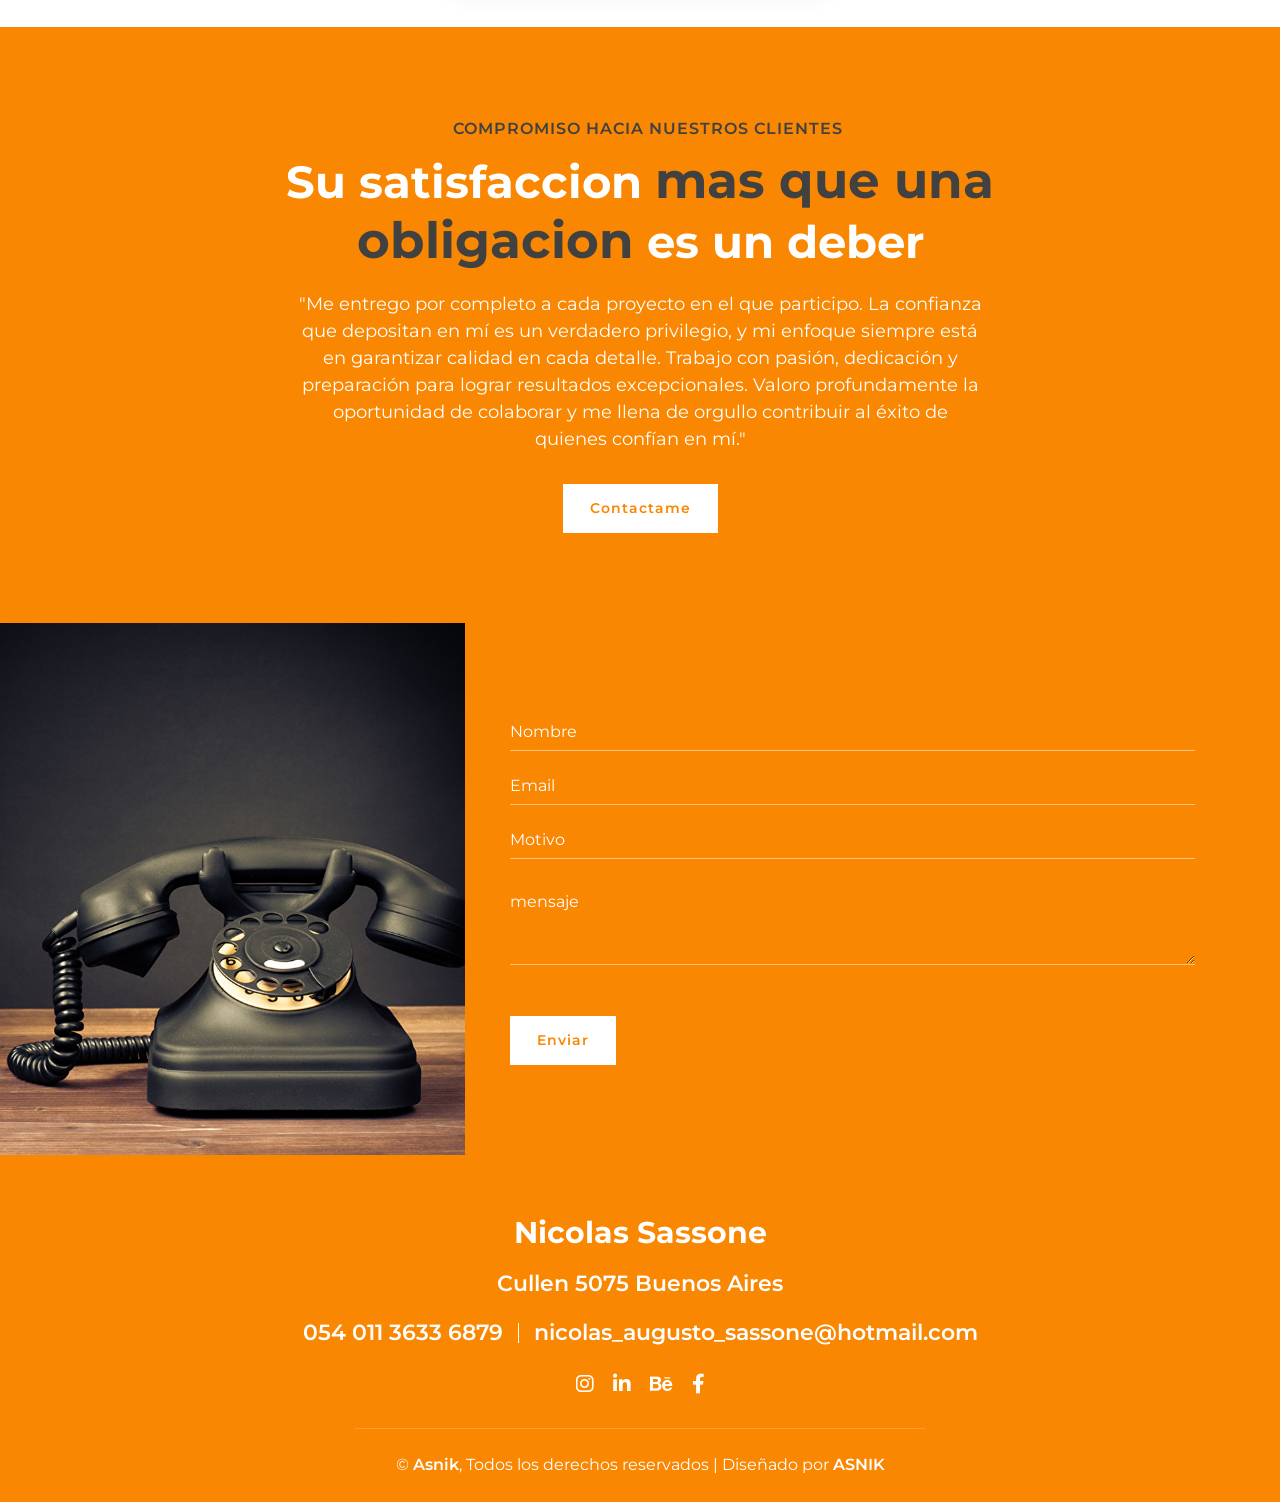
==== commit d146b618: "ultimos cambios" ====
--- a/index.html
+++ b/index.html
@@ -95,7 +95,7 @@
                             </div>
                             <div class="about-text">
                                 <p>
-                                    Soy Full Stack Developer con más de 7 años trabajando en el desarrollo de aplicaciones web y móviles,
+                                    Soy Full Stack Developer con foco en frontend con más de 7 años trabajando en el desarrollo de aplicaciones web y móviles,
                                     especializado en la creación de soluciones robustas y escalables, tanto en frontend como en backend.
                                     En el frontend, utilizo tecnologías como React, React Native, Angular y Vue para construir interfaces 
                                     dinámicas y de alto rendimiento. En el backend, trabajo con .NET, Python y Node.js, asegurando lógica 
@@ -198,13 +198,12 @@
                     <div class="col-lg-6 wow fadeInUp" data-wow-delay="0.6s">
                         <div class="service-item">
                             <div class="service-icon">
-                                <i class="fa fa-3x fa-search mb-4"></i>
-                                
+                                <i class="fa fa-mobile-alt"></i>
                             </div>
                             <div class="service-text">
-                                <h3>SEO</h3>
-                                <p>
-                                    Armado de estrategia para el posicionamiento y optimizacion en buscadores.
+                                <h3>Desarrollo Mobile Offline</h3>
+                                <p>
+                                    Desarrollo de aplicaciones móviles con React Native y Expo, estados offline, SQLite y funcionalidades avanzadas para trabajo sin conexión.
                                 </p>
                             </div>
                         </div>
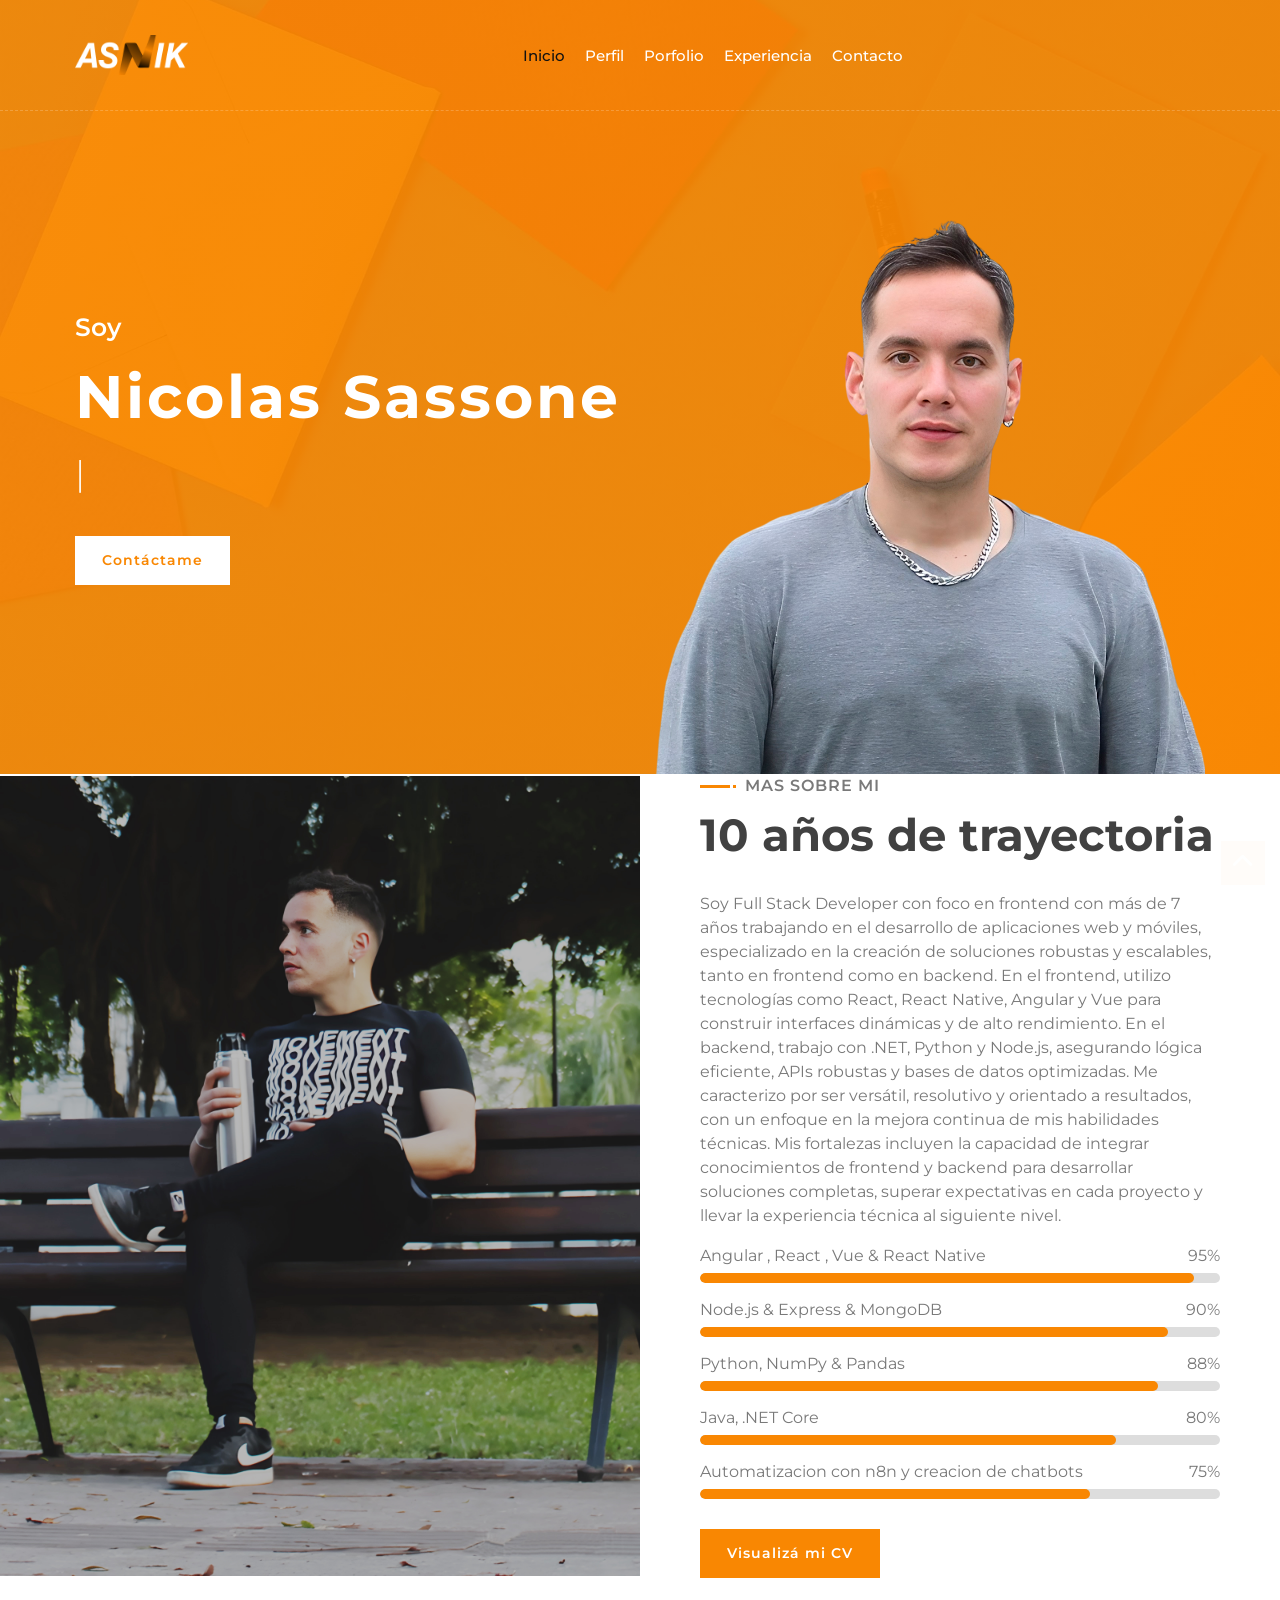
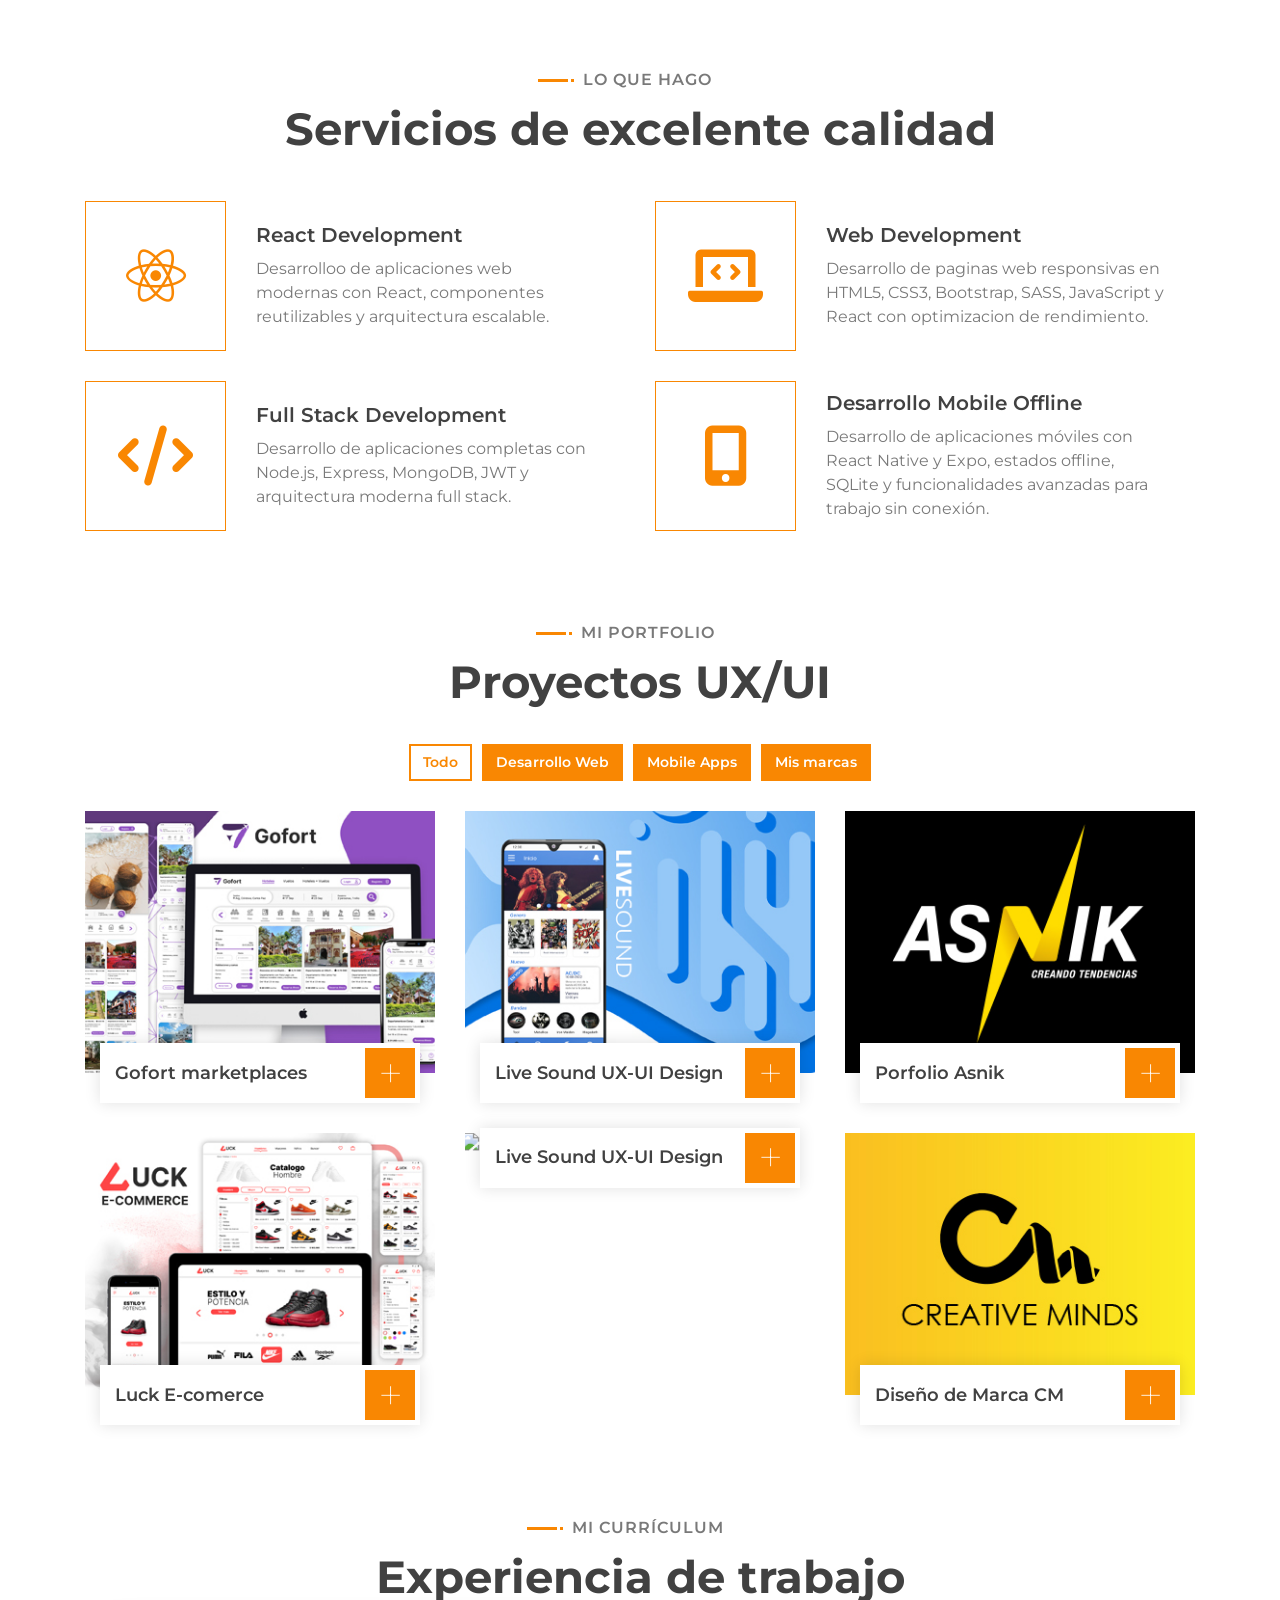
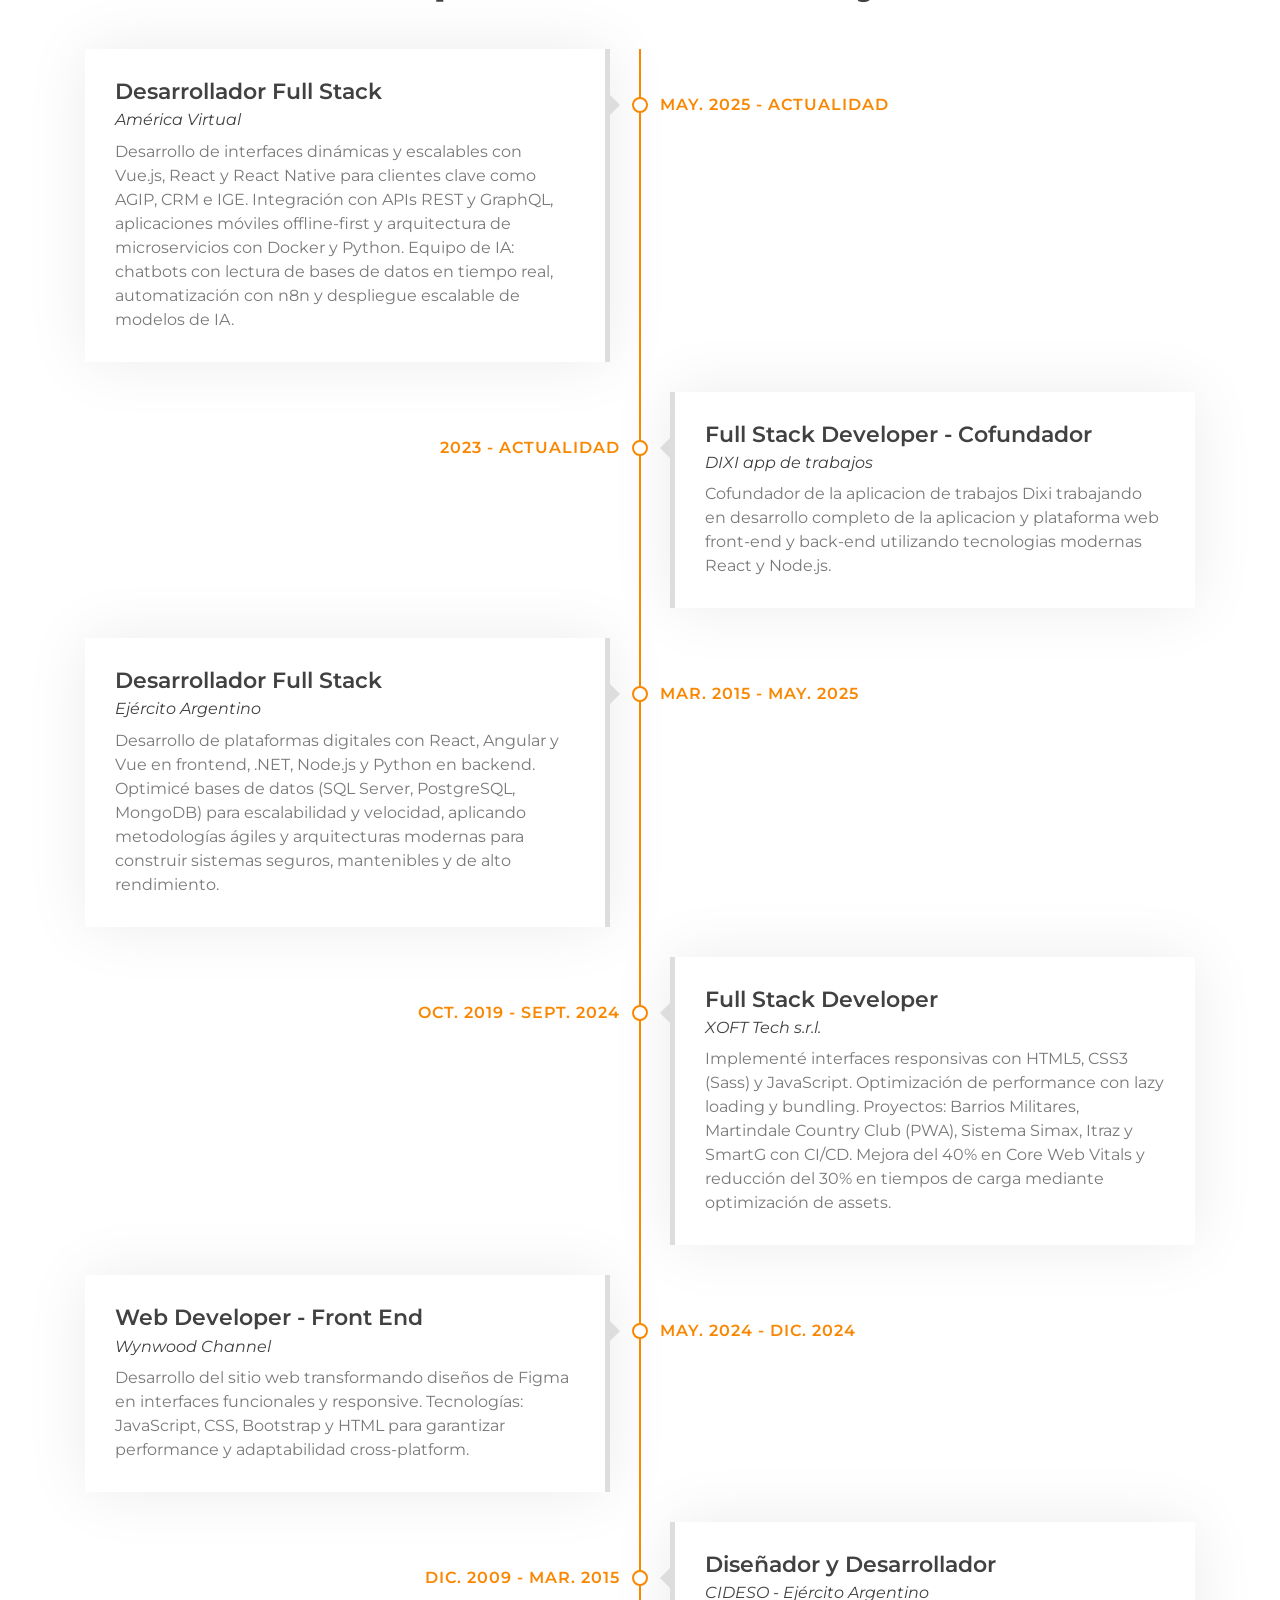
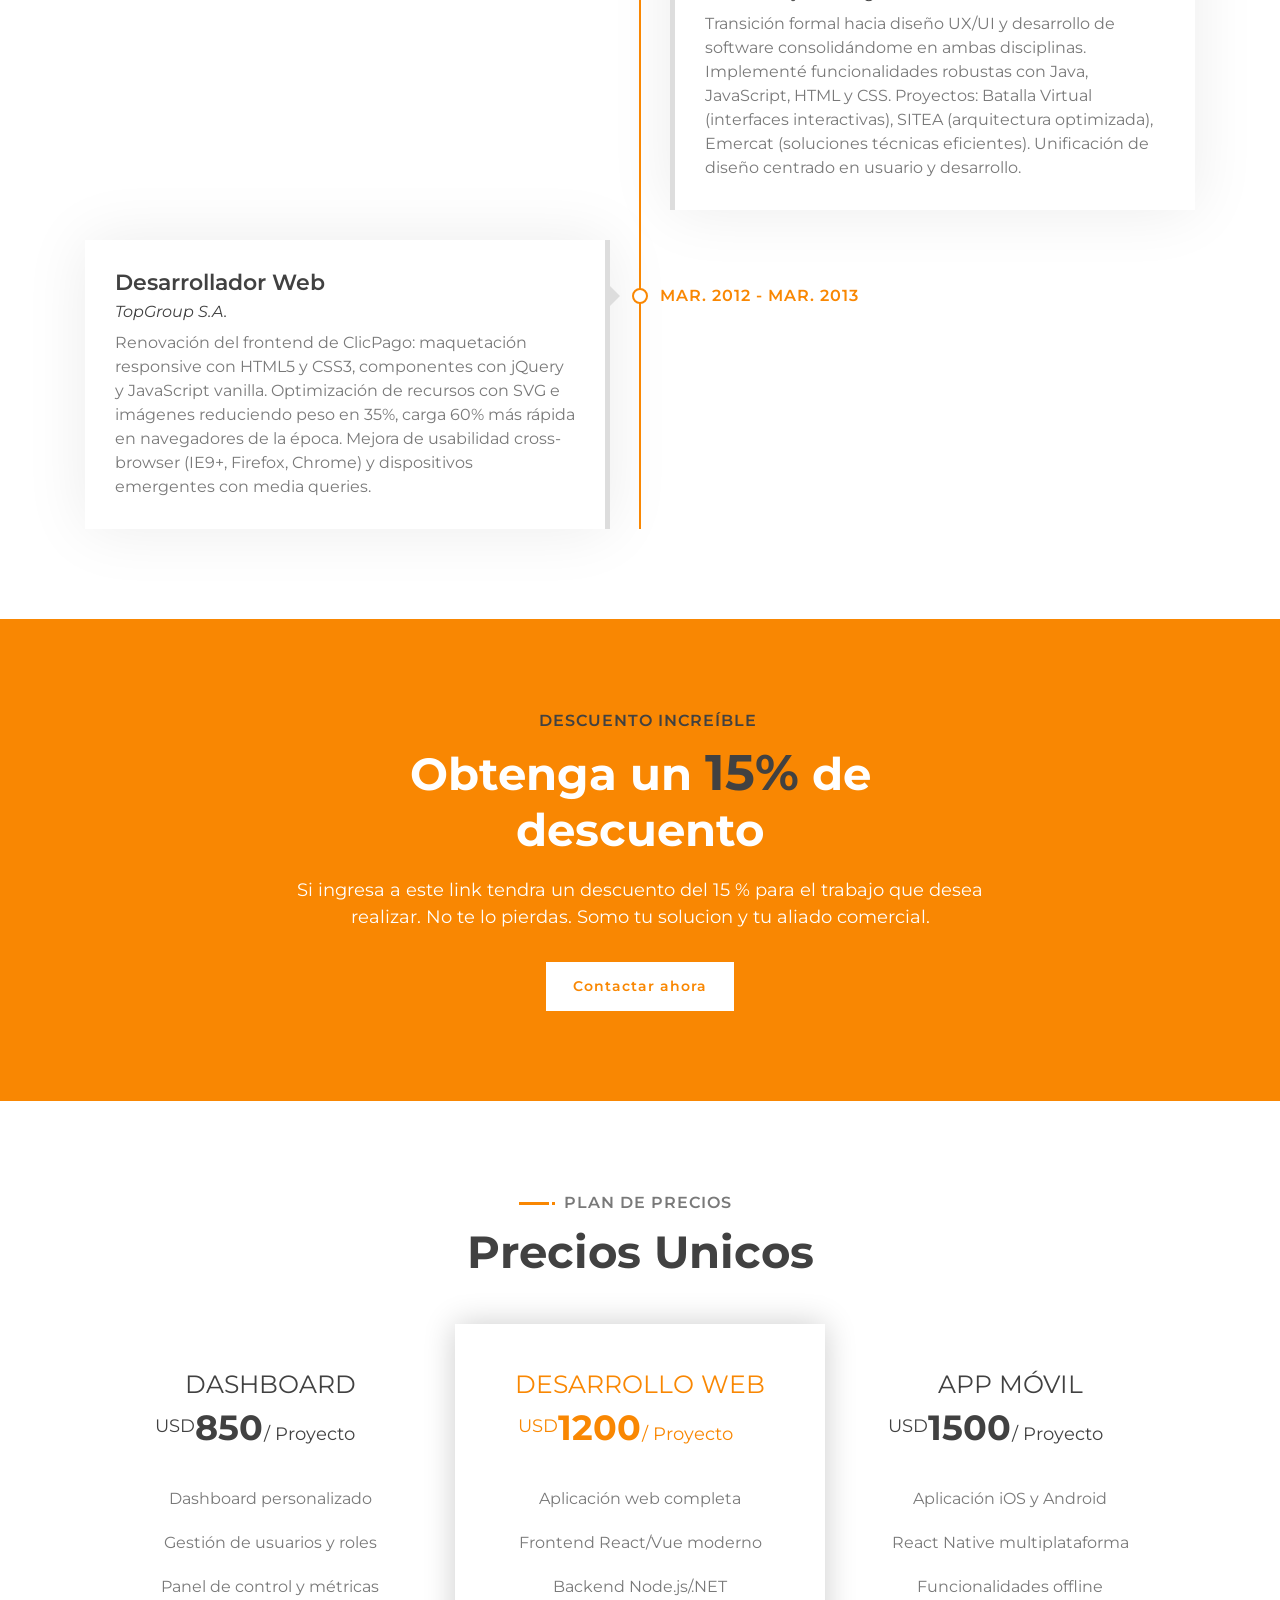
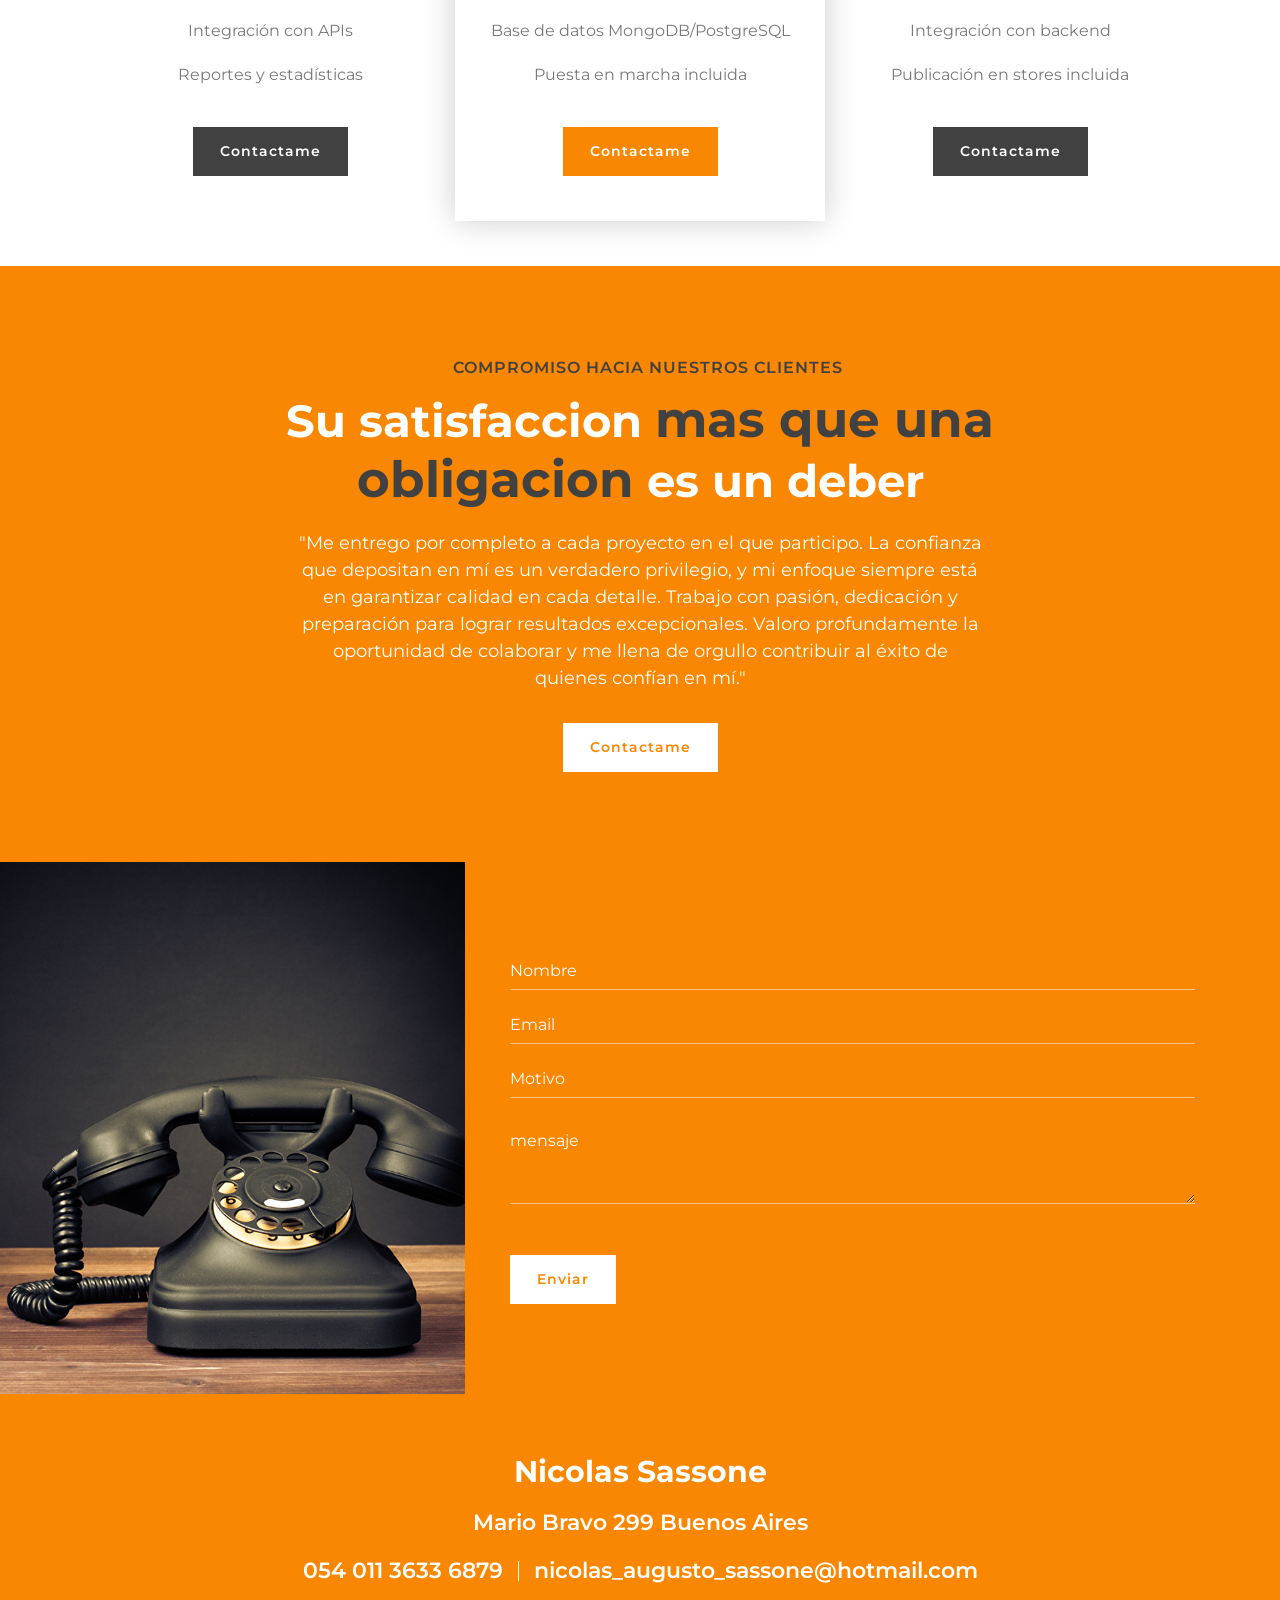
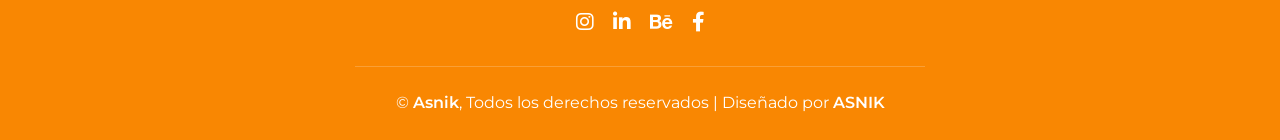
==== commit 0479fe99: "dire" ====
--- a/index.html
+++ b/index.html
@@ -780,7 +780,7 @@
                 <div class="container">
                     <div class="footer-info">
                         <h2>Nicolas Sassone</h2>
-                        <h3>Cullen 5075 Buenos Aires</h3>
+                        <h3>Mario Bravo 299 Buenos Aires</h3>
                         <div class="footer-menu">
                             <p>054 011 3633 6879</p>
                             <p>nicolas_augusto_sassone@hotmail.com</p>
